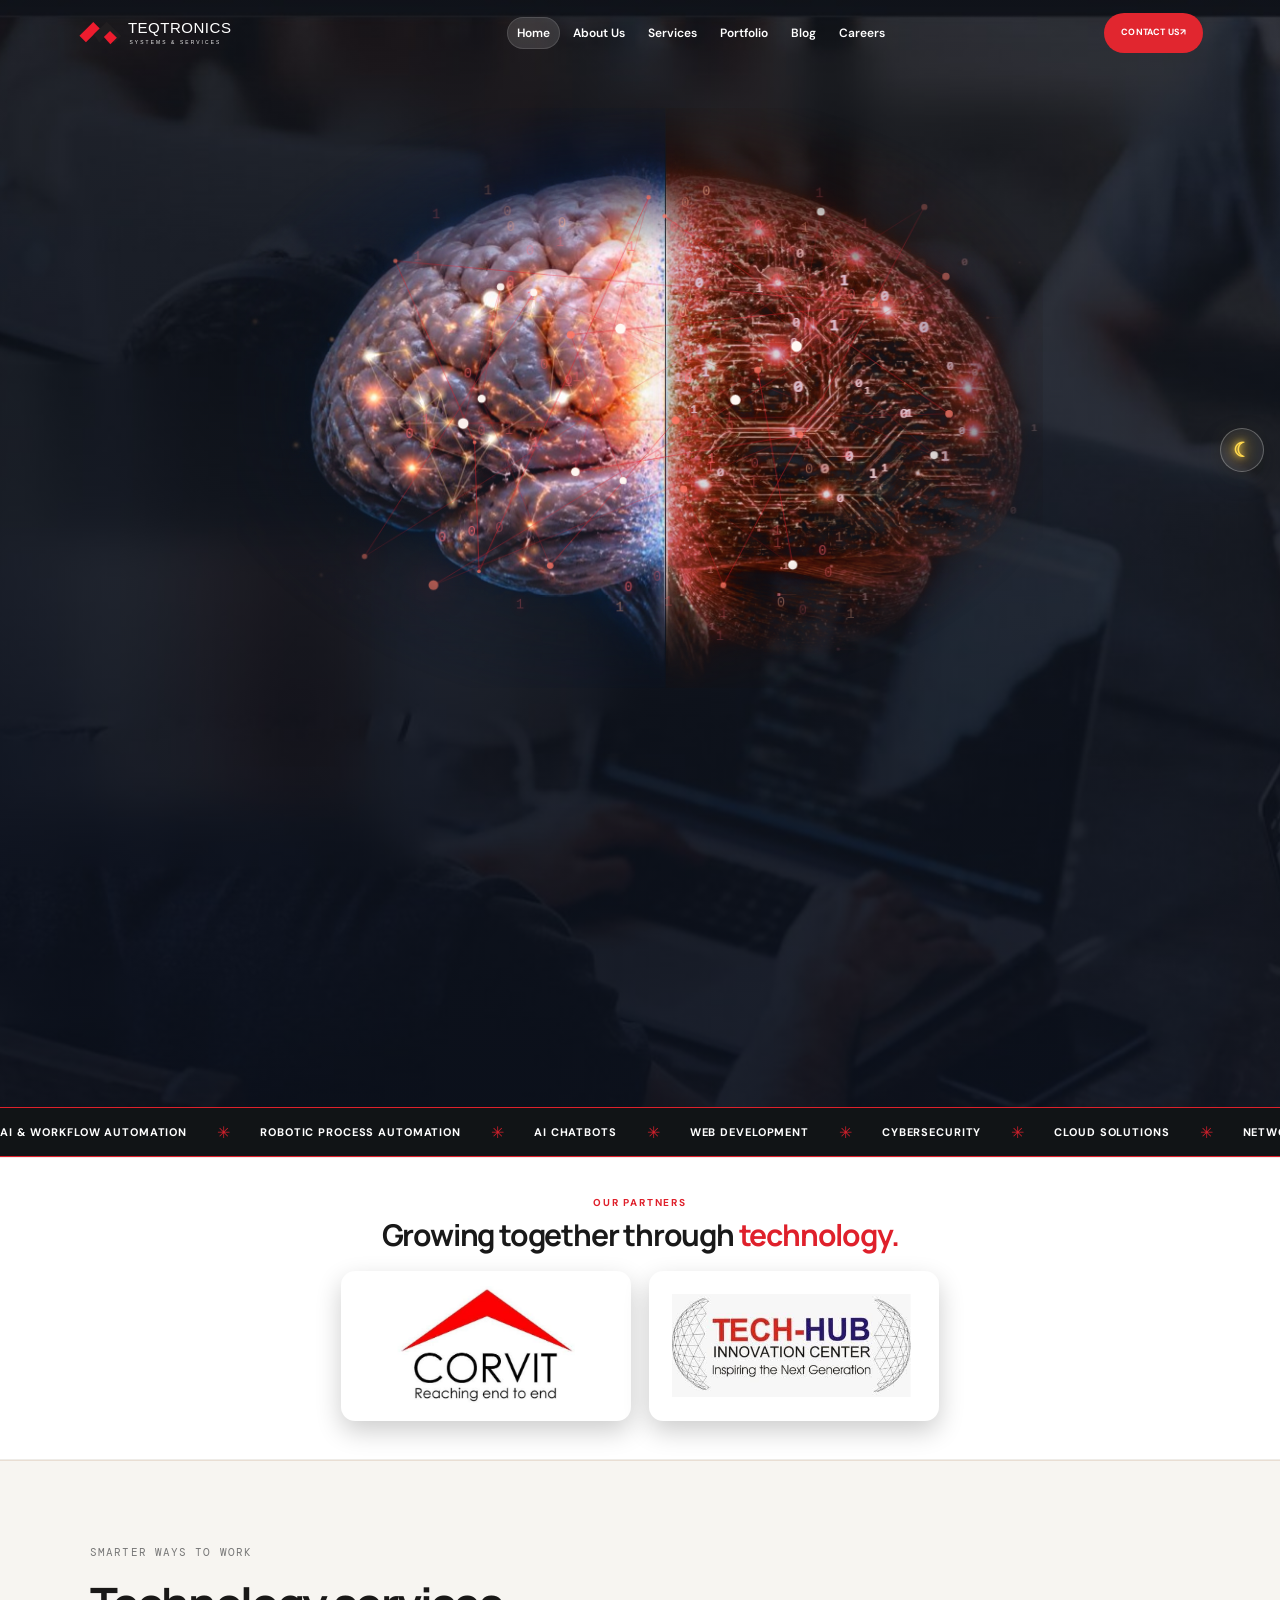
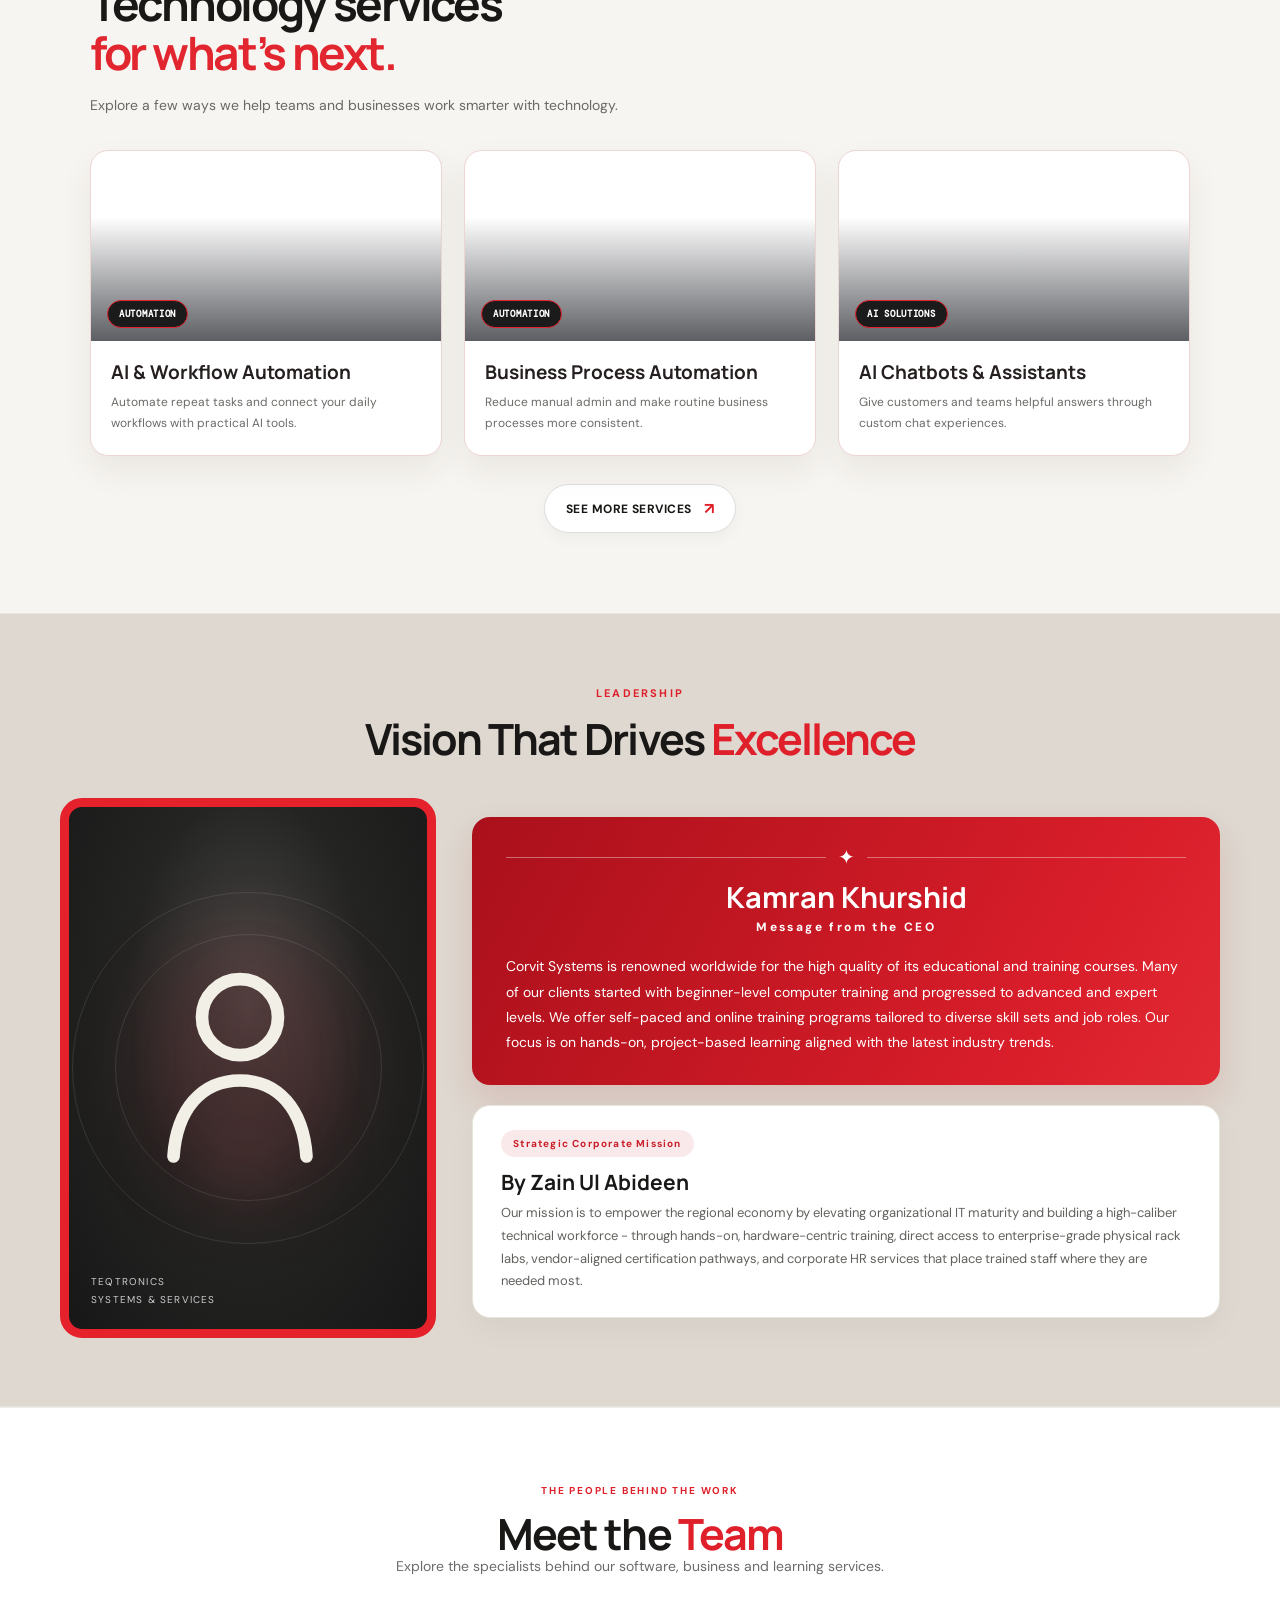
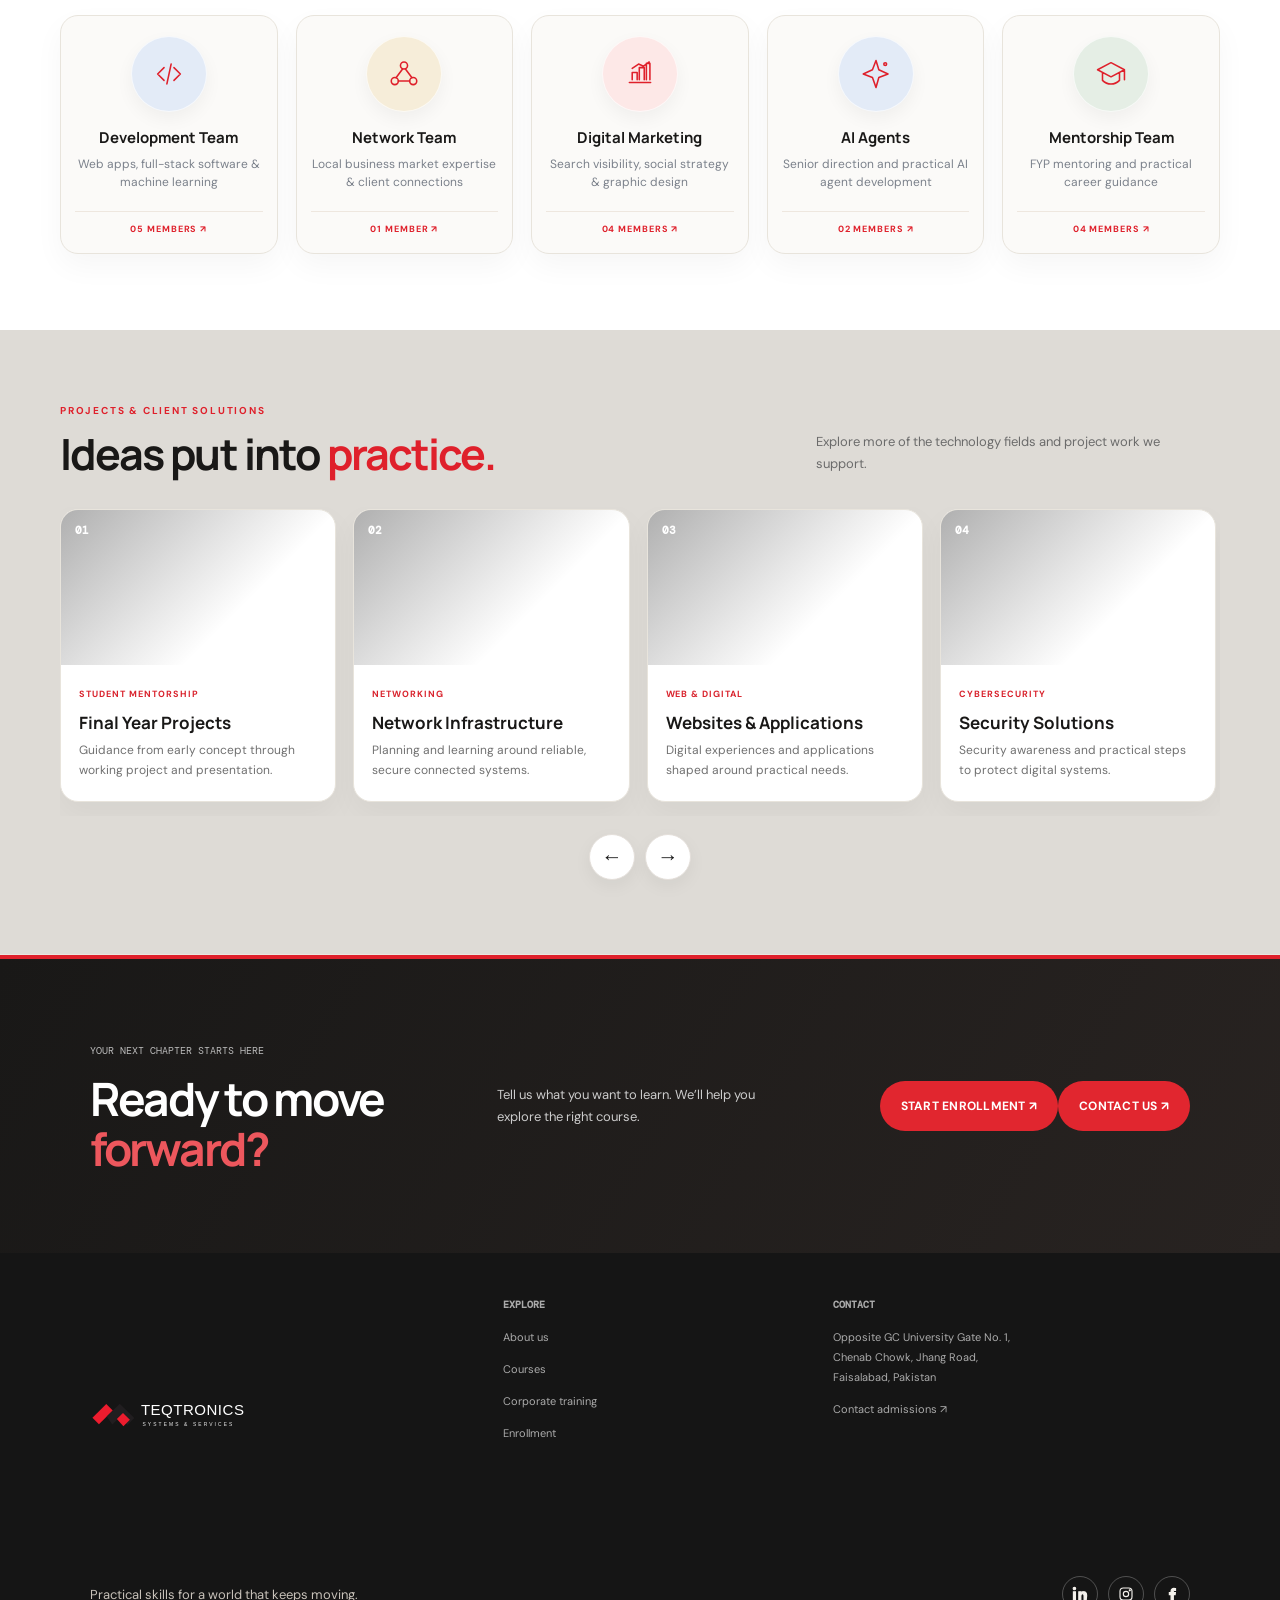
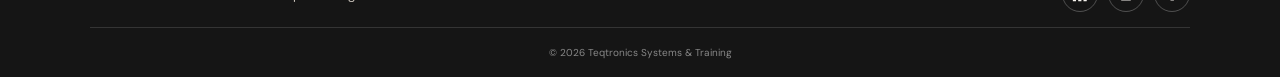
==== public/index.html @ 73b4ce27 "Add Teqtronics frontend for Cloudflare Pages" ====
<!doctype html>
<html lang="en">

<head>
    <meta charset="utf-8">
    <meta name="viewport" content="width=device-width,initial-scale=1">
    <title>Teqtronics | Systems &amp; Training</title>
    <meta name="description" content="Hands-on IT, networking, and professional training in Faisalabad.">
    <link rel="stylesheet" href="styles.css">
    <link rel="stylesheet" href="theme.css">
    <link rel="stylesheet" href="button-theme.css">
    <link rel="stylesheet" href="navbar-sticky.css">
    <link rel="stylesheet" href="polish.css">
    <link rel="stylesheet" href="navbar-layout.css">
    <link rel="stylesheet" href="nav-transparent.css">
    <link rel="stylesheet" href="logo-assets.css">
    <link rel="stylesheet" href="hero-animation.css">
    <link rel="stylesheet" href="hero-scale.css">
    <link rel="stylesheet" href="hero-context.css">
    <link rel="stylesheet" href="hero-motion.css">
    <link rel="stylesheet" href="course-cards.css">
    <link rel="stylesheet" href="home-sections.css?v=3">
    <link rel="stylesheet" href="service-gallery.css">
    <link rel="stylesheet" href="view-all.css">
    <link rel="stylesheet" href="home-contact.css">
    <link rel="stylesheet" href="services-marquee.css">
    <link rel="stylesheet" href="aesthetic.css">
    <link rel="stylesheet" href="dark-mode.css">
    <link rel="stylesheet" href="shared-footer.css">
    <style id="teamDialogFix">
        dialog.teamDialog:not([open]) {
            display: none !important
        }
    </style>
</head>

<body class="home">
    <header class="mainHeader"><a class="brand logoBrand" href="index.html"><img class="logoLight"
                src="teqtronics-logo.svg" alt="Teqtronics Systems and Services"><img class="logoDark"
                src="teqtronics-logo-white.svg" alt=""></a>
        <nav aria-label="Main navigation"><a href="index.html">Home</a><a href="about.html">About Us</a><a
                href="services.html">Services</a><a href="portfolio.html">Portfolio</a><a href="blog.html">Blog</a><a
                href="careers.html">Careers</a></nav><a href="contact.html" class="button">CONTACT US
            <span>↗</span></a><button class="themeToggle" id="themeToggle" type="button"
            aria-label="Switch to dark mode" title="Switch theme" aria-pressed="false"><span class="themeIcon"
                aria-hidden="true">☾</span></button>
    </header>
    <main>
        <section class="hero">
            <div class="brain" aria-hidden="true">
                <div class="half" id="heroLeft"></div>
                <div class="half" id="heroRight"></div><canvas id="heroFx" width="840" height="605"></canvas>
                <div id="heroSeam"></div>
            </div>
            <div class="heroContent">
                <div class="heroTag heroReveal"><span class="human">Human Intelligence</span><b>+</b><span
                        class="ai">Artificial Intelligence</span></div>
                <h1 class="heroReveal">Building technology that grows<br><em>your business</em></h1>
                <p class="heroReveal">Software solutions that move your business forward.</p>
                <div class="heroActions heroReveal"><a class="button" href="contact.html">GET IN TOUCH ↗</a><a
                        class="button" href="services.html">OUR SERVICES</a></div>
            </div>
            <div class="herobadge heroReveal">SYSTEMS<b>&amp; SERVICES</b><span>FAISALABAD</span></div>
        </section>
        <section class="servicesMarquee" aria-label="Teqtronics services">
            <div class="marqueeTrack">
                <div class="marqueeGroup"><span>AI &amp; WORKFLOW AUTOMATION</span><i>✳</i><span>ROBOTIC PROCESS
                        AUTOMATION</span><i>✳</i><span>AI CHATBOTS</span><i>✳</i><span>WEB
                        DEVELOPMENT</span><i>✳</i><span>CYBERSECURITY</span><i>✳</i><span>CLOUD
                        SOLUTIONS</span><i>✳</i><span>NETWORKING</span><i>✳</i><span>MOBILE
                        APPS</span><i>✳</i><span>DIGITAL MARKETING</span><i>✳</i><span>IT TRAINING</span><i>✳</i></div>
                <div class="marqueeGroup" aria-hidden="true"><span>AI &amp; WORKFLOW
                        AUTOMATION</span><i>✳</i><span>ROBOTIC PROCESS AUTOMATION</span><i>✳</i><span>AI
                        CHATBOTS</span><i>✳</i><span>WEB
                        DEVELOPMENT</span><i>✳</i><span>CYBERSECURITY</span><i>✳</i><span>CLOUD
                        SOLUTIONS</span><i>✳</i><span>NETWORKING</span><i>✳</i><span>MOBILE
                        APPS</span><i>✳</i><span>DIGITAL MARKETING</span><i>✳</i><span>IT TRAINING</span><i>✳</i></div>
            </div>
        </section>
        <section class="partnerSection" aria-labelledby="partnerTitle">
            <div class="partnerInner">
                <div>
                    <div class="sectionEyebrow">OUR PARTNERS</div>
                    <h2 id="partnerTitle">Growing together through <em>technology.</em></h2>
                </div>
                <div class="partnerLogos"><a class="partnerLogo" href="https://corvitfsd.com/"
                        aria-label="Visit Corvit Faisalabad website"><img src="corvit-logo.png?v=3"
                            alt="Corvit — Reaching end to end" loading="lazy"></a><a class="partnerLogo"
                        href="https://techhubsystems.com/" aria-label="Visit Tech-Hub Systems website"><img
                            src="techhub-logo.png?v=3" alt="Tech-Hub Innovation Center" loading="lazy"></a></div>
            </div>
        </section>
        <section class="homeCourses homeServices"><label>SMARTER WAYS TO WORK</label>
            <h2>Technology services<br><em>for what’s next.</em></h2>
            <p class="homeServicesIntro">Explore a few ways we help teams and businesses work smarter with technology.
            </p>
            <div class="serviceGallery">
                <article class="serviceVisualCard automation">
                    <div class="serviceVisualPhoto svcAi"><span>AUTOMATION</span></div>
                    <div class="serviceVisualBody">
                        <h3>AI &amp; Workflow Automation</h3>
                        <p>Automate repeat tasks and connect your daily workflows with practical AI tools.</p>
                    </div>
                </article>
                <article class="serviceVisualCard automation">
                    <div class="serviceVisualPhoto svcRpa"><span>AUTOMATION</span></div>
                    <div class="serviceVisualBody">
                        <h3>Business Process Automation</h3>
                        <p>Reduce manual admin and make routine business processes more consistent.</p>
                    </div>
                </article>
                <article class="serviceVisualCard automation">
                    <div class="serviceVisualPhoto svcChat"><span>AI SOLUTIONS</span></div>
                    <div class="serviceVisualBody">
                        <h3>AI Chatbots &amp; Assistants</h3>
                        <p>Give customers and teams helpful answers through custom chat experiences.</p>
                    </div>
                </article>
            </div><a class="viewAll" href="services.html">SEE MORE SERVICES <span>↗</span></a>
        </section>
        <section class="leadership">
            <div class="leadershipHeading"><label>LEADERSHIP</label>
                <h2>Vision That Drives <em>Excellence</em></h2>
            </div>
            <div class="leadershipGrid">
                <div class="ceoPortrait" role="img" aria-label="Zain ul Abideen, CEO"><span
                        class="portraitGlow"></span><span class="portraitInitials" aria-label="Person icon"><svg
                            viewBox="0 0 120 140" role="img" aria-hidden="true">
                            <circle cx="60" cy="38" r="24" fill="none" stroke="currentColor" stroke-width="8" />
                            <path d="M18 126c2-30 18-48 42-48s40 18 42 48" fill="none" stroke="currentColor"
                                stroke-width="8" stroke-linecap="round" />
                        </svg></span><span class="portraitCaption">TEQTRONICS<br>SYSTEMS &amp; SERVICES</span></div>
                <div class="leadershipCopy">
                    <div class="ceoCard">
                        <div class="ceoRule"><span>✦</span></div>
                        <h3>Kamran Khurshid</h3><strong>Message from the CEO
                        </strong>
                        <p>Corvit Systems is renowned worldwide for the high quality of its educational and training
                            courses. Many of our clients
                            started with beginner-level computer training and progressed to advanced and expert levels.
                            We offer self-paced and
                            online training programs tailored to diverse skill sets and job roles. Our focus is on
                            hands-on, project-based learning
                            aligned with the latest industry trends.</p>
                    </div>
                    <div class="missionCard"><label> Strategic Corporate Mission</label>
                        <h3>By Zain Ul Abideen</h3>
                        <p>Our mission is to empower the regional economy by elevating organizational IT maturity and
                            building a high-caliber technical workforce - through
                            hands-on, hardware-centric training, direct access to enterprise-grade physical rack labs,
                            vendor-aligned certification pathways, and corporate HR
                            services that place trained staff where they are needed most.
                        </p>
                    </div>
                </div>
            </div>
        </section>
        <section class="teamSection">
            <div class="teamInner">
                <div class="sectionEyebrow">THE PEOPLE BEHIND THE WORK</div>
                <h2>Meet the <em>Team</em></h2>
                <p class="sectionIntro">Explore the specialists behind our software, business and learning services.</p>
                <div class="teamGrid teamCategoryGrid"><button class="teamMember teamCategory" type="button"
                        data-team="development">
                        <div class="teamAvatar avatarBlue"><svg viewBox="0 0 48 48" aria-hidden="true">
                                <path d="m17 15-9 9 9 9M31 15l9 9-9 9M27 10l-6 28" />
                            </svg></div>
                        <h3>Development Team</h3>
                        <p>Web apps, full-stack software &amp; machine learning</p><span class="teamCount">05 MEMBERS
                            ↗</span>
                    </button><button class="teamMember teamCategory" type="button" data-team="network">
                        <div class="teamAvatar avatarGold"><svg viewBox="0 0 48 48" aria-hidden="true">
                                <circle cx="24" cy="12" r="5" />
                                <circle cx="11" cy="34" r="5" />
                                <circle cx="37" cy="34" r="5" />
                                <path d="M22 17 13 29M26 17l9 12M16 34h16" />
                            </svg></div>
                        <h3>Network Team</h3>
                        <p>Local business market expertise &amp; client connections</p><span class="teamCount">01 MEMBER
                            ↗</span>
                    </button><button class="teamMember teamCategory" type="button" data-team="marketing">
                        <div class="teamAvatar avatarRed"><svg viewBox="0 0 48 48" aria-hidden="true">
                                <path d="M9 36h30M13 32V22h7v10M23 32V15h7v17M33 32V9h5v23M13 16l9-6 7 3 8-6" />
                            </svg></div>
                        <h3>Digital Marketing</h3>
                        <p>Search visibility, social strategy &amp; graphic design</p><span class="teamCount">04 MEMBERS
                            ↗</span>
                    </button><button class="teamMember teamCategory" type="button" data-team="agents">
                        <div class="teamAvatar avatarBlue"><svg viewBox="0 0 48 48" aria-hidden="true">
                                <path d="M24 5 28 18l13 6-13 5-4 14-5-14-13-5 13-6 5-13Z" />
                                <circle cx="37" cy="10" r="2" />
                            </svg></div>
                        <h3>AI Agents</h3>
                        <p>Senior direction and practical AI agent development</p><span class="teamCount">02 MEMBERS
                            ↗</span>
                    </button><button class="teamMember teamCategory" type="button" data-team="mentorship">
                        <div class="teamAvatar avatarGreen"><svg viewBox="0 0 48 48" aria-hidden="true">
                                <path d="m5 18 19-10 19 10-19 10L5 18ZM12 23v10c7 7 17 7 24 0V23M43 19v13" />
                            </svg></div>
                        <h3>Mentorship Team</h3>
                        <p>FYP mentoring and practical career guidance</p><span class="teamCount">04 MEMBERS ↗</span>
                    </button></div>
            </div>
        </section>
        <section class="projectsSection">
            <div class="projectsInner">
                <div class="projectsHeading">
                    <div>
                        <div class="sectionEyebrow">PROJECTS &amp; CLIENT SOLUTIONS</div>
                        <h2>Ideas put into <em>practice.</em></h2>
                    </div>
                    <p>Explore more of the technology fields and project work we support.</p>
                </div>
                <div class="projectsGrid" id="projectTrack" tabindex="0" aria-label="Project and service categories">
                    <article class="projectCard">
                        <div class="projectImage projectOne"><span>01</span></div>
                        <div class="projectInfo"><small>STUDENT MENTORSHIP</small>
                            <h3>Final Year Projects</h3>
                            <p>Guidance from early concept through working project and presentation.</p>
                        </div>
                    </article>
                    <article class="projectCard">
                        <div class="projectImage projectTwo"><span>02</span></div>
                        <div class="projectInfo"><small>NETWORKING</small>
                            <h3>Network Infrastructure</h3>
                            <p>Planning and learning around reliable, secure connected systems.</p>
                        </div>
                    </article>
                    <article class="projectCard">
                        <div class="projectImage projectThree"><span>03</span></div>
                        <div class="projectInfo"><small>WEB &amp; DIGITAL</small>
                            <h3>Websites &amp; Applications</h3>
                            <p>Digital experiences and applications shaped around practical needs.</p>
                        </div>
                    </article>
                    <article class="projectCard">
                        <div class="projectImage projectFour"><span>04</span></div>
                        <div class="projectInfo"><small>CYBERSECURITY</small>
                            <h3>Security Solutions</h3>
                            <p>Security awareness and practical steps to protect digital systems.</p>
                        </div>
                    </article>
                    <article class="projectCard">
                        <div class="projectImage projectFive"><span>05</span></div>
                        <div class="projectInfo"><small>AI &amp; AUTOMATION</small>
                            <h3>AI Workflow Automation</h3>
                            <p>Smart workflows that help reduce repetitive tasks and save time.</p>
                        </div>
                    </article>
                    <article class="projectCard">
                        <div class="projectImage projectSix"><span>06</span></div>
                        <div class="projectInfo"><small>CLOUD &amp; DEVOPS</small>
                            <h3>Cloud Technology</h3>
                            <p>Modern cloud foundations, deployment practices, and connected tools.</p>
                        </div>
                    </article>
                    <article class="projectCard">
                        <div class="projectImage projectSeven"><span>07</span></div>
                        <div class="projectInfo"><small>DIGITAL COMMERCE</small>
                            <h3>E-commerce Solutions</h3>
                            <p>Online storefronts and digital customer journeys for growing businesses.</p>
                        </div>
                    </article>
                    <article class="projectCard">
                        <div class="projectImage projectEight"><span>08</span></div>
                        <div class="projectInfo"><small>IT TRAINING</small>
                            <h3>Corporate Learning</h3>
                            <p>Practical sessions to help teams strengthen everyday technology skills.</p>
                        </div>
                    </article>
                </div>
                <div class="projectsControls" aria-label="Project categories carousel controls"><button
                        class="projectArrow projectPrev" type="button" aria-label="Previous project categories"
                        aria-controls="projectTrack">←</button><button class="projectArrow projectNext" type="button"
                        aria-label="Next project categories" aria-controls="projectTrack">→</button></div>
            </div>
        </section>
        <section class="homeCta">
            <div><label>YOUR NEXT CHAPTER STARTS HERE</label>
                <h2>Ready to move<br><em>forward?</em></h2>
            </div>
            <p>Tell us what you want to learn. We’ll help you explore the right course.</p>
            <div class="homeCtaButtons"><a href="enroll.html" class="button">START ENROLLMENT ↗</a><a
                    href="contact.html" class="button homeContactButton">CONTACT US ↗</a></div>
        </section>
        <dialog class="teamDialog" id="teamDialog" aria-labelledby="teamDialogTitle">
            <div class="teamDialogHeader">
                <div>
                    <div class="sectionEyebrow">TEAM PROFILES</div>
                    <h2 id="teamDialogTitle">Our Team</h2>
                </div><button class="teamDialogClose" type="button" aria-label="Close team profiles">×</button>
            </div>
            <div class="teamProfileGrid" id="teamProfileGrid"></div>
        </dialog>
    </main>
    <footer class="siteFooter">
        <div class="footgrid">
            <div><a class="brand logoBrand" href="index.html"><img class="logoLight" src="teqtronics-logo.svg"
                        alt="Teqtronics Systems and Services"><img class="logoDark" src="teqtronics-logo-white.svg"
                        alt=""></a>

            </div>
            <div><b>EXPLORE</b><a href="about.html">About us</a><a href="courses.html">Courses</a><a
                    href="corporate.html">Corporate training</a><a href="enroll.html">Enrollment</a></div>
            <div><b>CONTACT</b>
                <p>Opposite GC University Gate No. 1,<br>Chenab Chowk, Jhang Road,<br>Faisalabad, Pakistan</p><a
                    href="contact.html">Contact admissions ↗</a>
            </div>
        </div>
        <div class="footerSocialRow">
            <p>Practical skills for a world that keeps moving.</p>
            <div class="socialLinks" aria-label="Follow Teqtronics"><a href="https://www.linkedin.com/" target="_blank"
                    rel="noopener noreferrer" aria-label="LinkedIn"><svg viewBox="0 0 24 24" aria-hidden="true">
                        <path
                            d="M5.2 8.7H2.1V22h3.1V8.7ZM3.65 2A1.85 1.85 0 1 0 3.7 5.7 1.85 1.85 0 0 0 3.65 2ZM22 14.4c0-4-2.1-5.9-4.9-5.9a4.2 4.2 0 0 0-3.8 2.1V8.7h-3.1V22h3.1v-7c0-1.8.4-3.6 2.6-3.6s2.2 2.1 2.2 3.7v6.9h3.1l.8-7.6Z" />
                    </svg></a><a href="https://www.instagram.com/" target="_blank" rel="noopener noreferrer"
                    aria-label="Instagram"><svg viewBox="0 0 24 24" aria-hidden="true">
                        <rect x="3" y="3" width="18" height="18" rx="5" />
                        <circle cx="12" cy="12" r="4" />
                        <circle cx="17.7" cy="6.5" r=".8" class="iconFill" />
                    </svg></a><a href="https://www.facebook.com/" target="_blank" rel="noopener noreferrer"
                    aria-label="Facebook"><svg viewBox="0 0 24 24" aria-hidden="true">
                        <path
                            d="M14 21v-8h2.7l.4-3.1H14V8c0-.9.3-1.5 1.6-1.5h1.7V3.7c-.3 0-1.3-.1-2.5-.1-2.5 0-4.2 1.5-4.2 4.3v2H8V13h2.6v8H14Z" />
                    </svg></a></div>
        </div>
        <div class="copyright">© 2026 Teqtronics Systems &amp; Training</div>
    </footer>
    <script src="hero-animation.js"></script>
    <dialog class="serviceInquiryDialog" id="serviceInquiryDialog" aria-labelledby="serviceInquiryTitle">
        <div class="serviceDialogHead">
            <div><span class="sectionEyebrow">SERVICE INQUIRY</span>
                <h2 id="serviceInquiryTitle">Tell us what you need.</h2>
            </div><button type="button" class="serviceDialogClose" aria-label="Close inquiry form">×</button>
        </div>
        <p class="serviceDialogIntro">Share a few details and our team will get back to you.</p>
        <form class="serviceInquiryForm"><input type="hidden" name="service"><label>Your name<input name="name"
                    autocomplete="name" required minlength="2" maxlength="100"></label><label>Email address<input
                    name="email" type="email" autocomplete="email" required></label><label>Phone / WhatsApp
                <span>(optional)</span><input name="phone" type="tel" autocomplete="tel"></label><label
                class="serviceMessageField">Message<textarea name="message" rows="4" required minlength="5"
                    placeholder="Tell us a little about your requirements"></textarea></label><button class="button"
                type="submit">SEND INQUIRY ↗</button>
            <p class="notice" hidden role="status"></p>
        </form>
    </dialog>
    <script src="script.js"></script>
</body>

</html>
---- public/styles.css ----
@import url('https://fonts.googleapis.com/css2?family=DM+Mono&family=Manrope:wght@400;500;600;700;800&display=swap');:root{--red:#e1262f;--ink:#171715;--paper:#f5f3ee;--muted:#77766e}*{box-sizing:border-box}body{margin:0;background:var(--paper);color:var(--ink);font:15px Manrope,Arial,sans-serif}a{color:inherit;text-decoration:none}.brand{display:flex;align-items:center;gap:12px}.brand b{font-size:18px;letter-spacing:.05em}.brand small{display:block;font:9px 'DM Mono';letter-spacing:.25em;margin-top:3px}.mark{color:var(--red);font-size:32px}.button{display:inline-block;background:var(--red);color:white;padding:15px 20px;font-size:11px;font-weight:700;letter-spacing:.08em}header{padding:20px max(calc((100% - 1100px)/2),28px);display:flex;align-items:center;justify-content:space-between;border-bottom:1px solid #ddd}nav{display:flex;gap:32px;justify-content:center;padding:17px;border-bottom:1px solid #ddd;font-size:12px}nav a:hover{color:var(--red)}.hero{min-height:490px;display:grid;grid-template-columns:1fr 1fr;align-items:center;gap:48px;width:min(1100px,calc(100% - 56px));margin:auto;padding:55px 0}.hero label,main>section>label{font:11px 'DM Mono';letter-spacing:.1em;color:#777}.hero h1{font-size:clamp(56px,7vw,82px);line-height:.98;letter-spacing:-.06em;margin:24px 0}.hero p,section>p{max-width:440px;color:#686860;line-height:1.8;font-size:14px}.hero .button{margin-top:15px}.hero em,h2 em{font-style:normal;color:var(--red)}main>section:not(.hero){padding:80px max(calc((100% - 1100px)/2),28px)}h2{font-size:46px;line-height:1.08;letter-spacing:-.05em;margin:18px 0 35px}.cards{display:grid;grid-template-columns:repeat(3,1fr);gap:14px}.cards a,.cards article{position:relative;background:#fff;border:1px solid #e7e5e0;min-height:220px;padding:25px;transition:.2s;box-shadow:0 10px 28px #1b191308}.cards a:hover{transform:translateY(-4px)}.cards a:nth-child(2){background:#fff}.cards a:nth-child(3){background:#fff}.cards b{font:10px 'DM Mono';color:var(--red)}h3{font-size:24px;line-height:1.15}.cards p{font-size:12px;color:var(--muted)}.dark{background:#191917;color:white}.dark p{color:#d1d0c9;border-top:1px solid #555;padding-top:15px}.dark>label{color:#bbb}.dark h2 em{color:#ef686c}.cta{background:var(--red);color:white;display:flex;gap:35px;align-items:center;justify-content:space-between}.cta h2{margin:0}.cta p{color:#ffded8;max-width:320px}.cta .button{background:white;color:var(--ink)}footer{min-height:100px}.utility{background:#111;color:#bbb;font:10px 'DM Mono';padding:9px 0}.wide{width:min(1100px,calc(100% - 56px));margin:auto}.utility span{float:right}.home header{border:0;background:#171717;color:white}.home nav{position:relative;z-index:2;background:#181818;color:white;border:0}.home .hero{position:relative;width:100%;height:470px;min-height:470px;display:flex;align-items:center;padding:0 max(calc((100% - 1100px)/2),28px);color:white;background:#171717;overflow:hidden}.heroPhoto{position:absolute;inset:0;background:linear-gradient(90deg,#121212e8,#171717a8 58%,#17171777),url('https://images.unsplash.com/photo-1522071820081-009f0129c71c?auto=format&fit=crop&w=1800&q=85') center 46%/cover no-repeat}.heroContent{position:relative;z-index:1;max-width:680px}.home .hero label{color:#f4b7b9}.home .hero h1{font-size:clamp(44px,6vw,72px);margin:20px 0}.home .hero em{color:#ef555c}.home .hero p{color:#e0ded8;max-width:490px}.heroActions{display:flex;align-items:center;gap:25px;margin-top:24px;font-size:11px}.herobadge{position:absolute;right:max(calc((100% - 1100px)/2),28px);bottom:30px;color:white;border-left:2px solid var(--red);padding-left:14px;font:11px 'DM Mono';z-index:1}.herobadge b{font-size:16px}.herobadge span{display:block;color:#bbb;margin-top:6px;font-size:9px}.homeCourses{background:#fff}.homeCourses h2{margin-bottom:32px}.homeCourses .cards a{min-height:205px}.cardArrow{position:absolute;right:22px;bottom:19px;color:var(--red);font-size:20px}.viewAll{display:block;text-align:center;margin:28px auto 0;font:11px 'DM Mono';letter-spacing:.08em}.viewAll span{color:var(--red)}.homeWhy{display:grid;grid-template-columns:1fr 1fr;gap:70px;align-items:center;background:#f3f2ef}.homeWhy>div:last-child>label,.mapHeading label{font:11px 'DM Mono';color:#777;letter-spacing:.08em}.homeWhy h2{margin:15px 0}.homeWhy p{font-size:13px;line-height:1.8;color:#666}.homeWhy ul{padding:0;list-style:none;margin:24px 0}.homeWhy li{border-top:1px solid #ddd;padding:12px 0;font-size:12px}.homeWhy li:before{content:'↗';color:var(--red);margin-right:12px}.whyVisual{height:330px;background:linear-gradient(135deg,#292725,#111);color:white;display:grid;place-items:center;position:relative}.whyMark{font-size:140px;font-weight:800;color:#e8e5dc;letter-spacing:-.1em}.whyMark span{font-size:50px;color:var(--red);vertical-align:top}.whyVisual small{position:absolute;bottom:20px;left:22px;color:#bbb;font:10px 'DM Mono'}.homeCta{background:#191919;color:white;display:flex;align-items:center;justify-content:space-between;gap:25px}.homeCta>div>label{font:10px 'DM Mono';color:#bbb}.homeCta h2{margin:15px 0 0}.homeCta h2 em{color:#ed575d}.homeCta>p{font-size:13px;line-height:1.7;color:#ccc;max-width:270px}.siteFooter{background:#151515;color:#ddd;padding:45px max(calc((100% - 1100px)/2),28px) 0}.footgrid{display:grid;grid-template-columns:1.3fr 1fr 1.3fr;gap:55px;padding-bottom:38px}.footgrid>div{display:flex;flex-direction:column;align-items:flex-start;gap:12px}.footgrid>div>b{font:10px 'DM Mono';color:#aaa;margin-bottom:5px}.footgrid p,.footgrid a:not(.brand){font-size:11px;color:#aaa;line-height:1.8;margin:0}.footgrid .brand{color:white}.copyright{border-top:1px solid #343434;text-align:center;padding:18px;font-size:10px;color:#888;margin:0 -28px}.mapSection{padding:38px max(calc((100% - 1100px)/2),28px) 0;background:#fff}.mapHeading{display:flex;justify-content:space-between;align-items:center;margin-bottom:20px}.mapHeading h2{font-size:34px;margin:8px 0}.mapHeading p{font-size:12px;color:#777;margin:0}.mapSection iframe{display:block;width:100%;height:320px;border:0;filter:grayscale(.2)}@media(max-width:700px){header>span,.headnote{display:none}.utility span{float:none;display:block;margin-top:4px}nav{gap:0;justify-content:space-around;flex-wrap:wrap;font-size:11px}.home .hero{height:520px;min-height:520px;padding:35px 24px}.heroContent{max-width:100%}.home .hero h1{font-size:46px}.heroActions{flex-wrap:wrap}.herobadge{bottom:17px}.cards{grid-template-columns:1fr}.cards a{min-height:180px}.homeCourses .cards a{min-height:180px}main>section:not(.hero){padding:55px 24px}.homeWhy{grid-template-columns:1fr;gap:32px}.whyVisual{height:260px}.homeCta{display:block}.homeCta .button{margin-top:15px}.homeCta>p{margin:18px 0}.siteFooter{padding:35px 24px 0}.footgrid{grid-template-columns:1fr 1fr;gap:28px}.footgrid>div:first-child{grid-column:1/-1}.copyright{margin:0 -24px}.mapSection{padding:32px 18px 0}.mapHeading{display:block}.mapHeading .button{margin-top:15px}.mapSection iframe{height:260px}}
---- public/theme.css ----
@import url('https://fonts.googleapis.com/css2?family=DM+Sans:wght@400;500;600;700;800&family=Manrope:wght@400;500;600;700;800&display=swap');
body{font-family:'DM Sans',sans-serif}h1,h2,h3,.brand b{font-family:Manrope,'DM Sans',sans-serif}
header.mainHeader,.home header.mainHeader{width:100%;min-height:82px;padding:12px max(calc((100% - 1160px)/2),28px);display:flex;align-items:center;justify-content:space-between;gap:22px;background:#fff;color:#171715;border-bottom:1px solid #e9e6df}
.mainHeader nav{position:static;display:flex;flex:1;justify-content:center;align-items:center;gap:3px;padding:0;background:transparent;color:#252522;border:0;font-size:13px;white-space:nowrap}
.mainHeader nav a{padding:11px 13px;border-radius:8px;transition:background .2s,color .2s;font-weight:600;color:inherit}.mainHeader nav a:hover{background:#f3f1ed;color:#d3232d}
.mainHeader .brand{flex-shrink:0}.mainHeader .brand b{font-size:17px;letter-spacing:.04em}.mainHeader .brand small{font-size:8px;letter-spacing:.2em}.mainHeader .mark{font-size:29px}.mainHeader>.button{flex-shrink:0;border-radius:8px;padding:13px 17px;font-size:10px}
.button{border-radius:9px;padding:14px 20px;transition:transform .2s,box-shadow .2s,background .2s;font-family:'DM Sans',sans-serif}.button:hover{transform:translateY(-2px);box-shadow:0 8px 20px #d21e2b33;background:#bf1d27;color:white}
.cards a,.cards article{border-radius:16px;overflow:hidden}.cards a:focus-visible,.button:focus-visible,nav a:focus-visible{outline:3px solid #e1262f;outline-offset:3px}
.courseActions{display:flex;align-items:center;gap:9px;margin-top:19px}.courseActions .button{font-size:10px;padding:11px 15px;border-radius:8px}.courseActions .detailButton{display:inline-block;border:1px solid #d8d4cd;border-radius:8px;padding:10px 14px;font-size:10px;font-weight:700;transition:.2s}.courseActions .detailButton:hover{border-color:var(--red);color:var(--red)}.courseDetails{padding:45px 0;border-top:1px solid #e4e1da;scroll-margin-top:20px}.courseDetails h3{margin:12px 0}.courseDetails p{max-width:720px;color:#666;font-size:13px;line-height:1.8}.courseDetails .button{margin-top:10px}
.leadership{background:#faf9f7;padding:68px max(calc((100% - 1160px)/2),28px)!important}.leadershipHeading{text-align:center;margin-bottom:34px}.leadershipHeading label{font:700 11px 'DM Sans',sans-serif;letter-spacing:.2em;color:#df1f2a}.leadershipHeading h2{font:700 clamp(30px,4vw,43px)/1.15 Manrope,sans-serif;letter-spacing:-.045em;margin:12px 0 0}.leadershipHeading h2 em{font-style:normal;color:#df1f2a}.leadershipGrid{display:grid;grid-template-columns:minmax(290px,.78fr) minmax(0,1.55fr);gap:36px;align-items:stretch}.ceoPortrait{position:relative;min-height:540px;overflow:hidden;border:9px solid #e5212b;border-right:0;border-radius:22px 0 0 22px;background:radial-gradient(ellipse at 50% 38%,#4c4b49 0,#242423 47%,#171717 100%);display:flex;align-items:center;justify-content:center;color:#f5f2eb}.ceoPortrait:before,.ceoPortrait:after{content:'';position:absolute;border:1px solid #ffffff1a;border-radius:50%;width:350px;height:350px}.ceoPortrait:after{width:265px;height:265px}.portraitGlow{position:absolute;width:200px;height:270px;border-radius:50%;background:#df202b1e;filter:blur(38px)}.portraitInitials{position:relative;z-index:1;font:800 clamp(105px,13vw,170px)/1 Manrope,sans-serif;letter-spacing:-.12em;padding-right:.1em;color:#f2efe7;text-shadow:0 12px 50px #0008}.portraitCaption{position:absolute;z-index:1;left:22px;bottom:20px;color:#ccc;font:10px/1.8 'DM Sans',sans-serif;letter-spacing:.12em}.leadershipCopy{display:grid;gap:20px;align-content:center}.ceoCard{background:linear-gradient(120deg,#aa101b,#d91e2a 76%,#e12a34);border-radius:18px;padding:27px 34px 30px;color:white;box-shadow:0 16px 34px #a10e1b20}.ceoRule{display:flex;align-items:center;gap:12px;color:#fff;font-size:20px;margin-bottom:11px}.ceoRule:before,.ceoRule:after{content:'';height:1px;background:#ffffff60;flex:1}.ceoCard h3{text-align:center;font-size:29px;margin:0 0 5px}.ceoCard>strong{display:block;text-align:center;font-size:12px;letter-spacing:.2em;margin-bottom:19px}.ceoCard p{font-size:14px;line-height:1.8;color:#fff;margin:0}.missionCard{background:#fff;border:1px solid #e5e4e1;border-left:5px solid #df1f2a;border-radius:15px;padding:24px 28px;box-shadow:0 12px 32px #1a19130a}.missionCard label{display:inline-block;color:#c91d28;background:#fae9ea;border-radius:999px;padding:7px 12px;font:700 10px 'DM Sans',sans-serif;letter-spacing:.12em}.missionCard h3{font-size:21px;margin:13px 0 8px}.missionCard p{font-size:13px;line-height:1.75;color:#62615e;margin:0}
@media(max-width:900px){header.mainHeader,.home header.mainHeader{padding:12px 20px;flex-wrap:wrap;gap:6px 12px}.mainHeader nav{order:3;flex:1 0 100%;justify-content:center;border-top:1px solid #eee;padding-top:7px}.mainHeader nav a{padding:9px 12px;font-size:12px}.leadershipGrid{grid-template-columns:minmax(230px,.72fr) minmax(0,1.3fr);gap:20px}.ceoPortrait{min-height:500px}.ceoCard{padding:23px}.ceoCard p{font-size:13px}}
@media(max-width:650px){header.mainHeader,.home header.mainHeader{padding:10px 14px}.mainHeader .brand b{font-size:15px}.mainHeader .brand small{font-size:7px}.mainHeader .mark{font-size:25px}.mainHeader>.button{font-size:9px;padding:11px 12px}.mainHeader nav{gap:0;justify-content:space-between}.mainHeader nav a{padding:8px 6px;font-size:10px}.courseActions{flex-wrap:wrap}.courseActions .button{margin-top:0!important}.leadership{padding:48px 20px!important}.leadershipGrid{grid-template-columns:1fr;gap:15px}.ceoPortrait{min-height:280px;border:7px solid #e5212b;border-radius:16px}.portraitInitials{font-size:120px}.ceoCard{padding:22px 20px}.ceoCard h3{font-size:25px}.missionCard{padding:21px}.leadershipHeading{margin-bottom:24px}}

.ceoPortrait{border:9px solid #e5212b!important;border-radius:22px!important}.portraitInitials svg{display:block;width:clamp(110px,15vw,190px);height:auto;color:#f2efe7;filter:drop-shadow(0 12px 32px #0007)}@media(max-width:650px){.ceoPortrait{border-width:7px!important;border-radius:16px!important}.portraitInitials svg{width:120px}}
---- public/button-theme.css ----
:root{--button-radius:14px;--button-height:50px}.button,button.button,.outlineButton,.detailButton,.viewAll{min-height:var(--button-height);border-radius:var(--button-radius)!important;display:inline-flex;align-items:center;justify-content:center;padding:13px 20px;font:700 12px 'DM Sans',sans-serif;letter-spacing:.02em;line-height:1.2;text-align:center;transition:transform .18s,background .18s,color .18s,border-color .18s,box-shadow .18s}.button:hover,button.button:hover,.outlineButton:hover,.detailButton:hover,.viewAll:hover{transform:translateY(-2px)}.outlineButton,.detailButton,.viewAll{background:#fff;color:#171715;border:1px solid #e2e2e2}.button{border:1px solid transparent}.mainHeader>.button{min-height:46px;padding:12px 19px}.courseCards .courseActions a{min-height:var(--button-height);border-radius:var(--button-radius)!important;padding:12px 14px;font-size:12px}.homeCourses .viewAll{min-height:var(--button-height);padding:13px 22px}
@media(max-width:560px){.button,button.button,.outlineButton,.detailButton,.viewAll{min-height:48px;padding:12px 16px}.mainHeader>.button{min-height:43px;padding:10px 13px}.courseCards .courseActions a{min-height:48px;padding:11px 9px;font-size:11px}}
---- public/navbar-sticky.css ----
.mainHeader{position:sticky;top:0;z-index:100;transition:background-color .22s,color .22s,border-color .22s,box-shadow .22s}.home .mainHeader{position:fixed;inset:0 0 auto;width:100%;background:rgba(16,16,16,.34);border-bottom-color:#ffffff26;color:#fff;backdrop-filter:blur(9px);-webkit-backdrop-filter:blur(9px)}.home .mainHeader .brand{color:#fff}.home .mainHeader nav{background:transparent;color:#fff}.home .mainHeader nav a:hover{background:#ffffff20;color:#fff}.home .mainHeader.scrolled{background:rgba(255,255,255,.97);border-bottom-color:#e9e6df;color:#171715;box-shadow:0 5px 18px #1111110d;backdrop-filter:blur(12px);-webkit-backdrop-filter:blur(12px)}.home .mainHeader.scrolled .brand{color:#171715}.home .mainHeader.scrolled nav{background:transparent;color:#252522}.home .mainHeader.scrolled nav a:hover{background:#f3f1ed;color:#d3232d}.home .hero{padding-top:112px}.home .heroContent{padding-top:8px}
@media(max-width:900px){.home .hero{padding-top:132px}}
@media(max-width:650px){.home .hero{padding-top:145px}.home .mainHeader{background:rgba(16,16,16,.62)}}
---- public/polish.css ----
.home .mainHeader{background:transparent;border-bottom-color:transparent;box-shadow:none;backdrop-filter:none;-webkit-backdrop-filter:none}.home .mainHeader nav a{border-radius:999px}.mainHeader nav a.isCurrent{background:#f8e8e9;color:#c91e29}.home .mainHeader nav a.isCurrent{background:#ffffff20;color:#fff;box-shadow:inset 0 0 0 1px #ffffff20}.home .mainHeader.scrolled nav a.isCurrent{background:#f8e8e9;color:#c91e29;box-shadow:none}.button,button.button,.outlineButton,.detailButton,.viewAll,.mainHeader>.button,.courseCards .courseActions a{border-radius:999px!important}.homeCourses .viewAll{border-radius:999px!important}
.home header.mainHeader,.mainHeader{min-height:66px;padding-top:7px;padding-bottom:7px}.mainHeader .brand{gap:9px}.mainHeader .brand b{font-size:15px}.mainHeader .brand small{font-size:7px;letter-spacing:.18em}.mainHeader .mark{font-size:24px}.mainHeader nav a{padding:8px 10px;font-size:12px}.mainHeader>.button{min-height:40px;padding:10px 16px;font-size:9px}.home .hero{padding-top:78px}
@media(max-width:900px){.home header.mainHeader,.mainHeader{min-height:0;padding:7px 16px;gap:4px 10px}.mainHeader .brand b{font-size:14px}.mainHeader .mark{font-size:22px}.mainHeader nav{padding-top:4px}.mainHeader nav a{padding:7px 10px;font-size:11px}.home .hero{padding-top:112px}}
@media(max-width:650px){.home header.mainHeader,.mainHeader{padding:6px 12px}.mainHeader .brand{gap:7px}.mainHeader .brand b{font-size:13px}.mainHeader .brand small{font-size:6px}.mainHeader .mark{font-size:20px}.mainHeader>.button{min-height:36px;padding:8px 12px;font-size:8px}.mainHeader nav a{padding:6px 6px;font-size:10px}.home .hero{padding-top:122px}}
---- public/navbar-layout.css ----
.mainHeader,.home .mainHeader{width:100%;padding-left:clamp(24px,6vw,88px)!important;padding-right:clamp(24px,6vw,88px)!important}.mainHeader nav{flex:1;justify-content:center}.mainHeader>.button{margin-left:12px}
@media(max-width:900px){.mainHeader,.home .mainHeader{padding-left:clamp(18px,4vw,36px)!important;padding-right:clamp(18px,4vw,36px)!important}.mainHeader nav{flex:1 0 100%;margin:0}.mainHeader>.button{margin-left:auto}}
@media(max-width:650px){.mainHeader,.home .mainHeader{padding-left:16px!important;padding-right:16px!important}.mainHeader nav{justify-content:space-between}}
---- public/nav-transparent.css ----
.home .mainHeader,.home .mainHeader.scrolled{background:transparent!important;border-bottom-color:transparent!important;box-shadow:none!important;backdrop-filter:none!important;-webkit-backdrop-filter:none!important}.home .mainHeader,.home .mainHeader .brand,.home .mainHeader nav{color:#fff}.home .mainHeader.scrolled{background:rgba(255,255,255,.18)!important;border-bottom-color:#ffffff45!important;box-shadow:0 5px 20px #1111110a!important;backdrop-filter:blur(12px)!important;-webkit-backdrop-filter:blur(12px)!important}.home .mainHeader.scrolled,.home .mainHeader.scrolled .brand,.home .mainHeader.scrolled nav{color:#171715}.home .mainHeader.scrolled nav a.isCurrent{background:#f8e8e9;color:#c91e29;box-shadow:none}.mainHeader nav a:hover,.home .mainHeader nav a:hover,.home .mainHeader.scrolled nav a:hover{background:transparent!important;color:inherit!important;box-shadow:none!important}.mainHeader nav a{border-radius:999px}
---- public/logo-assets.css ----
.brand.logoBrand{display:flex;align-items:center;width:232px;max-width:100%;flex:0 1 232px;gap:0}.logoBrand img{display:block;width:100%;height:auto}.logoBrand .logoDark{display:none}.home .mainHeader .logoLight{display:none}.home .mainHeader .logoDark{display:block}.home .mainHeader.scrolled .logoLight{display:block}.home .mainHeader.scrolled .logoDark{display:none}.siteFooter .logoLight,.contactPage+footer .logoLight{display:none}.siteFooter .logoDark,.contactPage+footer .logoDark{display:block}
@media(max-width:900px){.brand.logoBrand{width:205px;flex-basis:205px}}
@media(max-width:650px){.brand.logoBrand{width:170px;flex-basis:170px}}
---- public/hero-animation.css ----
.home .hero{position:relative;width:100%;min-height:100vh;height:auto;margin:0;display:flex;flex-direction:column;align-items:center;justify-content:center;gap:0;padding:108px 24px 42px;background:#07152d url('hero-background.jpg') center/cover no-repeat;overflow:hidden;text-align:center}.home .hero:before{content:'';position:absolute;inset:0;background:linear-gradient(180deg,rgba(7,14,30,.44),rgba(7,14,30,.7));z-index:0}.home .hero>*{position:relative;z-index:1}.home .brain{position:relative;width:min(760px,90vw,calc((100vh - 470px)*1.388));min-width:280px;aspect-ratio:840/605;margin:0 auto 2px;-webkit-mask-image:radial-gradient(ellipse 56% 54% at 50% 50%,#000 62%,transparent 100%);mask-image:radial-gradient(ellipse 56% 54% at 50% 50%,#000 62%,transparent 100%)}.home .brain .half{position:absolute;top:0;height:100%;background-image:url('hero-brain.png');background-repeat:no-repeat;opacity:0;will-change:transform,opacity}.home #heroLeft{left:0;width:53.2%;background-size:187.97% 100%;background-position:left top}.home #heroRight{left:53.2%;width:46.8%;background-size:213.68% 100%;background-position:right top}.home #heroFx{position:absolute;inset:0;width:100%;height:100%}.home #heroSeam{position:absolute;left:53.2%;top:6%;height:88%;width:3px;margin-left:-1.5px;opacity:0;background:linear-gradient(rgba(255,243,220,0),#fff3dc,rgba(255,243,220,0));box-shadow:0 0 18px 4px rgba(255,200,140,.7)}.home .heroTag{font:500 clamp(11px,1.1vw,14px) 'DM Mono',monospace;letter-spacing:.14em;text-transform:uppercase;color:#f4a3a3;margin-top:-5px}.home .heroContent{max-width:760px;margin:0 auto}.home .hero h1{font:600 clamp(35px,4.6vw,64px)/1.02 Manrope,sans-serif;letter-spacing:-.045em;text-align:center;margin:12px 0 0;color:#fff}.home .hero h1 em{font-style:normal;color:#f0525f}.home .hero p{max-width:640px;margin:14px auto 0;text-align:center;color:#e8e8ea;font-size:clamp(14px,1.3vw,18px);line-height:1.6}.home .heroActions{display:flex;align-items:center;justify-content:center;gap:24px;margin-top:20px;flex-wrap:wrap}.home .heroActions .button{background:#e5222f;color:#fff;border:0;border-radius:999px;padding:15px 25px;font:700 13px 'DM Sans',sans-serif;letter-spacing:.03em}.home .heroActions .heroSecondary{color:#fff;text-decoration:none;font:600 13px 'DM Sans',sans-serif;padding:12px 15px;border-radius:999px}.home .herobadge{position:absolute;right:clamp(22px,5vw,90px);bottom:32px;color:#fff;border-left:2px solid #e5222f;padding-left:14px;font-size:14px;line-height:1.35;text-align:left}.home .herobadge b{display:block;font:500 18px 'DM Mono',monospace;letter-spacing:.03em}.home .herobadge span{display:block;color:#c6c7ce;font:10px 'DM Mono',monospace;letter-spacing:.08em;margin-top:4px}.home .heroReveal{opacity:0;transform:translateY(18px);transition:opacity .8s ease,transform .8s ease}.home .heroReveal.show{opacity:1;transform:none}
@media(max-width:900px){.home .brain{width:min(620px,88vw,calc((100vh - 445px)*1.388));min-width:280px}.home .herobadge{display:none}.home .hero{padding-top:132px}}
@media(max-width:600px){.home .hero{min-height:100svh;padding:128px 18px 36px}.home .brain{width:min(90vw,calc((100svh - 435px)*1.388));min-width:280px;margin-bottom:0}.home .heroTag{font-size:10px;letter-spacing:.1em}.home .hero h1{font-size:clamp(34px,9vw,48px)}.home .hero p{font-size:14px;max-width:430px}.home .heroActions{gap:8px;margin-top:16px}.home .heroActions .button{padding:13px 18px;font-size:12px}.home .heroActions .heroSecondary{font-size:11px}}
@media(prefers-reduced-motion:reduce){.home .heroReveal{transition:none}.home .brain .half{will-change:auto}}
---- public/hero-scale.css ----
.home .heroActions {
  display: flex;
  justify-content: center;
  flex-wrap: wrap;
  gap: 14px;
}

.home .heroActions .button,
.home .heroActions .heroSecondary {
  display: inline-flex;
  align-items: center;
  justify-content: center;
  width: 190px;
  min-height: 50px;
  box-sizing: border-box;
  padding: 13px 20px;
  font: 700 12px 'DM Sans', sans-serif;
}

.home .heroActions .heroSecondary {
  border: 1px solid #e5222f;
  border-radius: 999px;
  background: #e5222f;
  color: #fff;
  text-decoration: none;
}

@media (max-width: 420px) {
  .home .heroActions {
    flex-flow: row nowrap;
    gap: 9px;
    width: 100%;
  }

  .home .heroActions .button,
  .home .heroActions .heroSecondary {
    width: auto;
    min-width: 0;
    flex: 1 1 0;
    padding: 10px 6px;
    font-size: 10px;
    white-space: nowrap;
  }
}
/* Larger brain animation in the rebuilt homepage */
.home .brain{width:min(960px,96vw,calc((100vh - 320px)*1.388));min-width:0;margin-bottom:8px}@media(max-width:900px){.home .brain{width:min(820px,96vw,calc((100svh - 310px)*1.388));min-width:0}}@media(max-width:600px){.home .brain{width:min(96vw,calc((100svh - 300px)*1.388));min-width:0;margin-bottom:8px}}
---- public/hero-context.css ----
.home .heroTag {
    font: 700 clamp(16px, 2.1vw, 26px) 'DM Sans', sans-serif;
    letter-spacing: 0;
    text-transform: none;
    color: #fff;
    margin-top: -5px
}

.home .heroTag .human {
    color: #e5222f
}

.home .heroTag b {
    color: #fff;
    padding: 0 8px
}

.home .heroTag .ai {
    color: #fff
}

.home .hero h1 em {
    font-style: normal;
    color: #e5222f
}
---- public/hero-motion.css ----
.home #heroRight{filter:hue-rotate(150deg) saturate(.78) brightness(.86)}.home #heroSeam{background:linear-gradient(rgba(255,255,255,0),#fff,#e5222f,rgba(255,255,255,0));box-shadow:0 0 18px 4px rgba(229,34,47,.56)}
---- public/course-cards.css ----
.courseCards{display:grid;grid-template-columns:repeat(3,minmax(0,1fr));gap:24px;align-items:stretch}.courseCards .courseCard{padding:0;min-height:0;border:1px solid #e8e8e8;border-radius:20px;background:#fff;overflow:hidden;box-shadow:0 12px 28px #11111112;transition:transform .22s,box-shadow .22s}.courseCards .courseCard:hover{transform:translateY(-5px);box-shadow:0 18px 36px #1111111b}.coursePhoto{height:205px;position:relative;overflow:hidden;background:#202b3a}.coursePhoto:after{content:'';position:absolute;inset:40% 0 0;background:linear-gradient(transparent,#07111b66)}.coursePhoto img{width:100%;height:100%;object-fit:cover;display:block;transition:transform .35s}.courseCard:hover .coursePhoto img{transform:scale(1.04)}.coursePhoto span{position:absolute;z-index:1;left:17px;top:16px;max-width:calc(100% - 34px);background:#e31f2b;color:white;padding:9px 15px;border-radius:999px;font-size:12px;line-height:1.1;font-weight:700;letter-spacing:.02em}.courseInfo{padding:22px 23px 24px}.courseInfo h3{font-size:21px;line-height:1.35;min-height:54px;margin:0 0 6px;letter-spacing:-.025em}.courseInfo .duration{font-size:14px;color:#53657a;margin:0 0 22px}.courseCards .courseActions{display:flex;gap:11px;margin:0}.courseCards .courseActions a{flex:1;min-height:51px;display:flex;align-items:center;justify-content:center;text-align:center;padding:10px 12px;border-radius:13px;font-size:13px;font-weight:700;white-space:nowrap}.courseCards .courseActions .outlineButton{border:1px solid #e5e5e5;background:#fff;color:#171715}.courseCards .courseActions .outlineButton:hover{border-color:#d91e2a;color:#d91e2a;background:#fff}.courseCards .courseActions .button{background:#df1f2a;color:#fff}.courseCards .courseActions .button:hover{background:#bd1721;color:#fff}.courseDetails{margin-top:26px;background:#fff;border:1px solid #e9e6e1;border-radius:16px;padding:26px 30px;scroll-margin-top:25px}.courseDetails label{font:700 10px 'DM Sans',sans-serif;letter-spacing:.12em;color:#dc202b}.courseDetails h3{font-size:23px;margin:10px 0}.courseDetails p{font-size:13px;line-height:1.8;color:#646464}.courseDetails .button{display:inline-block;margin-top:4px}
@media(max-width:900px){.courseCards{grid-template-columns:repeat(2,minmax(0,1fr));gap:18px}.courseInfo{padding:19px}.courseInfo h3{font-size:19px}}
@media(max-width:560px){.courseCards{grid-template-columns:1fr;gap:16px}.coursePhoto{height:210px}.courseInfo h3{min-height:0;margin-bottom:7px}.courseInfo .duration{margin-bottom:18px}.courseCards .courseActions a{font-size:12px}.courseDetails{padding:22px}}
---- public/home-sections.css ----
.teamSection{background:#fff;padding:76px 28px!important;border-top:1px solid #ecebe8}.teamInner,.projectsInner{width:min(1160px,100%);margin:0 auto}.teamInner{text-align:center}.sectionEyebrow{font:700 10px 'DM Sans',sans-serif;letter-spacing:.18em;color:#df202b}.teamInner>h2,.projectsHeading h2{font:700 clamp(32px,4vw,43px)/1.15 Manrope,sans-serif;letter-spacing:-.045em;margin:12px 0}.teamInner>h2 em,.projectsHeading h2 em{font-style:normal;color:#df202b}.sectionIntro{font-size:14px;color:#6b6b6b;margin:-15px auto 36px;max-width:560px;line-height:1.7}.teamGrid{display:grid;grid-template-columns:repeat(4,minmax(0,1fr));gap:24px}.teamMember{padding:20px 14px 18px;border:1px solid #efefef;border-radius:15px;background:#fff;transition:transform .2s,box-shadow .2s}.teamMember:hover{transform:translateY(-4px);box-shadow:0 12px 26px #10172a12}.teamAvatar{width:82px;height:82px;margin:0 auto 14px;border-radius:50%;display:grid;place-items:center;font:700 21px Manrope,sans-serif;color:#2858bc;background:#dceaff}.avatarRed{color:#cf2831;background:#ffe4e5}.avatarBlue{color:#2858bc;background:#dceaff}.avatarGold{color:#8e6724;background:#f8edce}.avatarGreen{color:#376748;background:#dcefe2}.teamMember h3{font:700 15px Manrope,sans-serif;margin:0 0 5px}.teamMember p{font-size:12px;color:#7b818b;margin:0}
.projectsSection{background:#f5f5f3;padding:74px 28px!important}.projectsHeading{display:flex;align-items:end;justify-content:space-between;gap:30px;margin-bottom:29px}.projectsHeading h2{margin-bottom:0}.projectsHeading>p{max-width:380px;font-size:13px;color:#6b6b6b;line-height:1.7;margin:0 0 3px}.projectsGrid{display:grid;grid-template-columns:repeat(4,minmax(0,1fr));gap:17px}.projectCard{background:white;border:1px solid #e8e7e4;border-radius:15px;overflow:hidden;box-shadow:0 9px 22px #1212120a;transition:transform .2s,box-shadow .2s}.projectCard:hover{transform:translateY(-4px);box-shadow:0 14px 28px #12121216}.projectImage{height:155px;position:relative;background-position:center;background-size:cover}.projectImage:after{content:'';position:absolute;inset:0;background:linear-gradient(135deg,#1115,transparent 65%)}.projectImage span{position:absolute;z-index:1;top:13px;left:14px;color:white;font:700 11px 'DM Mono',monospace}.projectOne{background-image:url('https://images.unsplash.com/photo-1523240795612-9a054b0db644?auto=format&fit=crop&w=700&q=80')}.projectTwo{background-image:url('https://images.unsplash.com/photo-1558494949-ef010cbdcc31?auto=format&fit=crop&w=700&q=80')}.projectThree{background-image:url('https://images.unsplash.com/photo-1498050108023-c5249f4df085?auto=format&fit=crop&w=700&q=80')}.projectFour{background-image:url('https://images.unsplash.com/photo-1563013544-824ae1b704d3?auto=format&fit=crop&w=700&q=80')}.projectInfo{padding:17px 18px 20px}.projectInfo small{font:700 9px 'DM Sans',sans-serif;letter-spacing:.11em;color:#d9232d}.projectInfo h3{font:700 17px Manrope,sans-serif;margin:9px 0 7px}.projectInfo p{font-size:12px;line-height:1.65;color:#707070;margin:0}
@media(max-width:900px){.teamGrid{grid-template-columns:repeat(2,minmax(0,1fr));gap:15px}.projectsGrid{grid-template-columns:repeat(2,minmax(0,1fr))}.projectsHeading{align-items:start;flex-direction:column;gap:12px}}
@media(max-width:560px){.teamSection,.projectsSection{padding:48px 18px!important}.teamGrid{gap:11px}.teamMember{padding:17px 9px}.teamAvatar{width:68px;height:68px;font-size:18px}.teamMember h3{font-size:13px}.teamMember p{font-size:10px}.projectsGrid{grid-template-columns:1fr}.projectImage{height:190px}.projectsHeading h2{font-size:32px}}

/* Home project categories carousel */
.projectsHeading{display:grid;grid-template-columns:minmax(0,1fr) minmax(220px,380px) auto;align-items:end;gap:24px}
.projectsGrid{display:flex;gap:17px;overflow-x:auto;overscroll-behavior-inline:contain;scroll-snap-type:x mandatory;scroll-behavior:smooth;scrollbar-width:none;padding:2px 2px 14px}
.projectsGrid::-webkit-scrollbar{display:none}
.projectsGrid .projectCard{flex:0 0 calc((100% - 51px)/4);scroll-snap-align:start}
.projectsControls{display:flex;gap:10px;justify-self:end}
.projectArrow{width:46px;height:46px;border:1px solid #e4dfda;border-radius:50%;background:#fff;color:#1b1b1b;display:grid;place-items:center;font-size:21px;line-height:1;cursor:pointer;box-shadow:0 6px 18px #1414140d;transition:background .2s,color .2s,border-color .2s,transform .2s}
.projectArrow:hover{background:#df202b;border-color:#df202b;color:#fff;transform:translateY(-2px)}
.projectArrow:focus-visible{outline:3px solid #df202b;outline-offset:3px}
.projectFive{background-image:url('https://images.unsplash.com/photo-1677442136019-21780ecad995?auto=format&fit=crop&w=700&q=80')}
.projectSix{background-image:url('https://images.unsplash.com/photo-1544197150-b99a580bb7a8?auto=format&fit=crop&w=700&q=80')}
.projectSeven{background-image:url('https://images.unsplash.com/photo-1556742049-0cfed4f6a45d?auto=format&fit=crop&w=700&q=80')}
.projectEight{background-image:url('https://images.unsplash.com/photo-1521737711867-e3b97375f902?auto=format&fit=crop&w=700&q=80')}
@media(max-width:900px){.projectsHeading{grid-template-columns:1fr auto}.projectsHeading>p{grid-column:1;grid-row:2}.projectsControls{grid-column:2;grid-row:1/3}.projectsGrid .projectCard{flex-basis:calc((100% - 17px)/2)}}
@media(max-width:560px){.projectsHeading{grid-template-columns:1fr auto;gap:14px}.projectsHeading>p{grid-column:1/-1;grid-row:2}.projectsControls{grid-column:2;grid-row:1}.projectArrow{width:40px;height:40px}.projectsGrid .projectCard{flex-basis:86%}}

.projectsSection .projectsControls{display:flex;justify-content:center;justify-self:center;grid-column:auto;grid-row:auto;margin:18px auto 0}
.projectNext{animation:projectArrowGlow 2s ease-in-out infinite}
.projectArrow:hover{animation:none;transform:translateY(-2px) scale(1.06)}
@keyframes projectArrowGlow{0%,100%{box-shadow:0 6px 18px #1414140d}50%{box-shadow:0 0 0 5px #df202b12,0 8px 21px #df202b22}}
@media(prefers-reduced-motion:reduce){.projectNext{animation:none}}

.partnerSection{padding:34px 28px;background:#fff;border-bottom:1px solid #eeece8}.partnerInner{width:min(1160px,100%);margin:auto;display:flex;align-items:center;justify-content:space-between;gap:32px}.partnerInner h2{font:700 clamp(22px,3vw,30px)/1.2 Manrope,sans-serif;margin:8px 0 0;letter-spacing:-.04em}.partnerInner h2 em{font-style:normal;color:#df202b}.partnerLogos{display:flex;align-items:center;gap:20px}.partnerLogo{width:190px;height:105px;display:grid;place-items:center;padding:10px 16px;border:1px solid #eee;border-radius:15px;background:#fff;transition:transform .2s,box-shadow .2s}.partnerLogo:hover{transform:translateY(-3px);box-shadow:0 10px 24px #1112}.partnerLogo img{max-width:100%;max-height:82px;object-fit:contain}@media(max-width:700px){.partnerInner{flex-direction:column;align-items:flex-start}.partnerLogos{width:100%;justify-content:center;flex-wrap:wrap}.partnerLogo{width:min(44%,190px);height:94px}}

.partnerInner{flex-direction:column;align-items:center;text-align:center}.partnerLogos{justify-content:center;width:100%}

/* Gentle separation between homepage sections */
.homeServices{background:#f7f5f1!important}.partnerSection{background:#fff}.leadership{background:#f2f0ec!important}.teamSection{background:#fff}.projectsSection{background:#f5f5f3}.teamMember{background:#fbfaf8}.projectsSection .projectCard{background:#fff}.homeCta{background:linear-gradient(120deg,#191817,#282321)!important;border-top:4px solid #df202b}.homeServices,.partnerSection,.leadership,.teamSection,.projectsSection{position:relative}.homeServices,.leadership,.projectsSection{border-bottom:1px solid #e9e5df}

main>.partnerSection{padding:42px 28px!important;background:linear-gradient(115deg,#171615,#24211f)!important;border-top:3px solid #df202b;border-bottom:0}.partnerInner{gap:22px}.partnerInner h2{color:#fff}.partnerLogos{gap:16px}.partnerLogo{width:230px;height:112px;overflow:hidden;background:#fff;border-color:#ffffff50;border-radius:14px;box-shadow:0 10px 26px #0003}.partnerLogo img{width:100%;height:100%;max-height:none;object-fit:contain;transform:scale(1.28)}.homeServices{background:#f6f1eb!important;border-top:1px solid #e9ded3}.homeServices .serviceVisualCard{box-shadow:0 14px 32px #39251a12}@media(max-width:700px){main>.partnerSection{padding:34px 18px!important}.partnerLogo{width:min(44%,210px);height:100px}}

main>.partnerSection{padding:38px 28px!important;background:#fff!important;border-top:1px solid #eeece8;border-bottom:1px solid #eeece8}.partnerInner{width:min(1040px,100%);gap:18px}.partnerInner h2{color:#191919}.partnerLogo{width:min(230px,42vw);height:112px}.partnerLogo img{transform:scale(1.22)}.homeServices{background:#f7f5f1!important}@media(max-width:700px){main>.partnerSection{padding:30px 18px!important}.partnerInner{gap:16px}.partnerInner h2{font-size:clamp(22px,6vw,28px)}.partnerLogos{display:grid;grid-template-columns:repeat(2,minmax(0,1fr));gap:12px}.partnerLogo{width:100%;height:clamp(84px,24vw,105px);padding:8px 12px}.partnerLogo img{transform:scale(1.15)}}@media(max-width:360px){.partnerLogos{grid-template-columns:1fr}.partnerLogo{width:min(230px,100%);justify-self:center;height:96px}}

.partnerLogo{overflow:hidden}.partnerLogo img{display:block;width:100%;height:100%;max-width:100%;max-height:100%;object-fit:contain;transform:none!important}.partnerLogo{padding:12px 16px}@media(max-width:700px){.partnerLogo{min-width:0;padding:10px}.partnerLogos{width:100%;grid-template-columns:repeat(2,minmax(0,1fr))}}@media(max-width:420px){.partnerInner h2{font-size:22px;line-height:1.25}.partnerLogo{height:88px}}

.partnerLogos{display:flex;flex-wrap:wrap;justify-content:center;align-items:center;width:min(100%,520px)}.partnerLogo{display:grid;place-items:center;flex:1 1 200px;width:auto;max-width:230px;min-width:0;height:120px;box-sizing:border-box;padding:10px 14px}.partnerLogo img{width:100%;height:100%;object-fit:contain;object-position:center;transform:none!important}@media(max-width:700px){.partnerLogos{display:grid;grid-template-columns:repeat(2,minmax(0,1fr));width:100%;gap:12px}.partnerLogo{width:100%;max-width:none;min-width:0;height:clamp(84px,23vw,108px);padding:8px}}@media(max-width:360px){.partnerLogos{grid-template-columns:1fr}.partnerLogo{width:min(100%,230px);justify-self:center;height:100px}}

.partnerLogos{width:min(100%,650px);gap:18px}.partnerLogo{flex:1 1 250px;width:auto;max-width:290px;height:125px;padding:12px 20px;overflow:hidden}.partnerLogo img{width:100%;height:100%;object-fit:contain;object-position:center;transform:none!important}@media(max-width:700px){.partnerLogos{grid-template-columns:repeat(2,minmax(0,1fr));gap:12px}.partnerLogo{width:100%;max-width:none;flex:auto;height:clamp(95px,28vw,125px);padding:10px 14px}}@media(max-width:420px){.partnerLogos{grid-template-columns:1fr}.partnerLogo{width:min(100%,280px);justify-self:center;height:110px}}

.partnerLogo{height:130px}.partnerLogo img{width:100%;height:100%;object-fit:contain;transform:none!important}@media(max-width:700px){.partnerLogo{height:clamp(90px,26vw,120px)}}

.partnerLogo{height:150px!important;padding:14px 22px!important}.partnerLogo img{display:block;width:100%!important;height:auto!important;max-width:100%;max-height:120px!important;object-fit:contain!important;object-position:center;transform:none!important}@media(max-width:700px){.partnerLogo{height:clamp(115px,30vw,140px)!important;padding:10px 14px!important}.partnerLogo img{max-height:110px!important}}

.partnerLogo{position:relative;z-index:2;cursor:pointer;pointer-events:auto}.partnerLogo img{pointer-events:none}

/* Homepage section rhythm: deeper alternating neutrals */
.homeServices{background:#eee9e1!important}.partnerSection{background:#f2f0ed!important}.leadership{background:#eae6e1!important}.teamSection{background:#f4f2ef!important}.projectsSection{background:#e8e5e1!important}.homeCta{background:linear-gradient(120deg,#191817,#282321)!important}

.homeServices{background:#f7f5f1!important}.teamSection{background:#fff!important}.leadership{background:#faf9f7!important}

.homeServices{background:#eae5dd!important}

.leadership{background:#e8e4df!important}

.homeServices{background:#f7f5f1!important}

.home .leadership{background:#ded8d0!important}.home .projectsSection{background:#dedbd6!important}

.socialLinks{display:flex;justify-content:flex-end;align-items:center;gap:10px;padding:0 0 12px}.socialLinks a{width:36px;height:36px;display:grid;place-items:center;border:1px solid #ffffff40;border-radius:50%;color:#f5f2ed;transition:background .2s,border-color .2s,transform .2s}.socialLinks a:hover{background:#df202b;border-color:#df202b;transform:translateY(-2px)}.socialLinks svg{width:16px;height:16px;fill:currentColor;stroke:currentColor;stroke-width:1.7}.socialLinks svg rect,.socialLinks svg circle{fill:none}.socialLinks svg .iconFill{fill:currentColor}@media(max-width:600px){.socialLinks{justify-content:center}}

.footerSocialRow{display:flex;align-items:center;justify-content:space-between;gap:24px;padding:18px 0 15px}.footerSocialRow>p{margin:0;color:#c7c1b9;font-size:13px}.footerSocialRow .socialLinks{flex:0 0 auto;display:flex;flex-wrap:nowrap;align-items:center;justify-content:flex-end;gap:10px;padding:0}.socialLinks a{flex:0 0 36px}@media(max-width:600px){.footerSocialRow{gap:12px}.footerSocialRow>p{font-size:11px}.footerSocialRow .socialLinks{gap:6px}.socialLinks a{flex-basis:32px;width:32px;height:32px}}@media(max-width:380px){.footerSocialRow{flex-direction:column;align-items:flex-start}.footerSocialRow .socialLinks{align-self:flex-end}}
.teamCategoryGrid{grid-template-columns:repeat(4,minmax(0,1fr));gap:18px}.teamCategory{width:100%;font:inherit;color:inherit;cursor:pointer;text-align:center}.teamCategory .teamCount{display:block;margin-top:14px;color:#df202b;font:700 9px 'DM Sans',sans-serif;letter-spacing:.1em}.teamCategory:hover{border-color:#df202b;transform:translateY(-4px);box-shadow:0 14px 28px #10172a16}.teamCategory:focus-visible{outline:3px solid #df202b;outline-offset:4px}.teamDialog{width:min(900px,calc(100% - 28px));max-height:88vh;padding:30px;border:1px solid #e5e0d8;border-radius:20px;background:#f8f6f2;color:#191817;box-shadow:0 24px 80px #0005;overflow:auto}.teamDialog::backdrop{background:#101014a8;backdrop-filter:blur(4px)}.teamDialogHeader{display:flex;justify-content:space-between;align-items:center;gap:20px;margin-bottom:22px}.teamDialogHeader h2{font:700 clamp(25px,5vw,34px)/1.1 Manrope,sans-serif;margin:8px 0 0}.teamDialogClose{width:40px;height:40px;border:1px solid #ddd6ce;border-radius:50%;background:#fff;color:#222;font-size:25px;cursor:pointer}.teamProfileGrid{display:grid;grid-template-columns:repeat(2,minmax(0,1fr));gap:14px}.teamProfile{display:grid;grid-template-columns:56px minmax(0,1fr);gap:14px;align-items:start;padding:17px;border:1px solid #e7e2da;border-radius:15px;background:#fff}.profileAvatar{width:54px;height:54px;display:grid;place-items:center;border-radius:50%;background:#ffe3e4;color:#c91e29;font:700 15px Manrope,sans-serif}.teamProfile h3{font:700 16px/1.25 Manrope,sans-serif;margin:1px 0 5px}.teamProfile strong{font:700 11px/1.4 'DM Sans',sans-serif;color:#d9232d}.teamProfile p{font:12px/1.55 'DM Sans',sans-serif;color:#696863;margin:7px 0 0}.teamProfile .profileEducation{color:#333;font-weight:600}.home.dark-mode .teamDialog{background:#1d1c1a;color:#f5f2ed;border-color:#403b36}.home.dark-mode .teamProfile{background:#282624;border-color:#403b36}.home.dark-mode .teamProfile h3,.home.dark-mode .teamProfile .profileEducation{color:#f5f2ed}.home.dark-mode .teamProfile p{color:#c5c0b9}
@media(max-width:900px){.teamCategoryGrid{grid-template-columns:repeat(2,minmax(0,1fr))}}
@media(max-width:560px){.teamCategoryGrid{grid-template-columns:1fr}.teamDialog{padding:22px 16px}.teamProfileGrid{grid-template-columns:1fr}.teamProfile{grid-template-columns:48px minmax(0,1fr);padding:14px}.profileAvatar{width:46px;height:46px}}

.teamCategoryGrid{grid-template-columns:repeat(auto-fit,minmax(200px,1fr))}@media(max-width:560px){.teamCategoryGrid{grid-template-columns:1fr}}

.teamCategory .teamAvatar{width:76px;height:76px;display:grid;place-items:center;margin:0 auto 15px;border:1px solid #ffffffb5;box-shadow:0 7px 18px #1b19130c}.teamCategory .teamAvatar svg{width:34px;height:34px;fill:none;stroke:#df202b;stroke-width:2.2;stroke-linecap:round;stroke-linejoin:round}.teamCategory .avatarBlue{background:#e3ebf7}.teamCategory .avatarGold{background:#f6edd9}.teamCategory .avatarRed{background:#fde8e7}.teamCategory .avatarGreen{background:#e5eee5}.teamCategory h3{margin-bottom:7px}.teamCategory>p{min-height:38px;line-height:1.55}.teamCategory .teamCount{margin-top:12px;padding-top:11px;border-top:1px solid #eee7df}.home.dark-mode .teamCategory .teamCount{border-color:#413c37}

.teamCategoryGrid{grid-template-columns:repeat(3,minmax(0,1fr));align-items:stretch}.teamCategory{min-width:0;height:100%;white-space:normal}.teamCategory>p{min-height:44px;overflow-wrap:anywhere}.teamDialog{max-width:min(900px,calc(100vw - 28px));max-height:85dvh;overscroll-behavior:contain}.teamProfileGrid{grid-template-columns:repeat(2,minmax(0,1fr))}@media(max-width:850px){.teamCategoryGrid{grid-template-columns:repeat(2,minmax(0,1fr))}}@media(max-width:560px){.teamCategoryGrid,.teamProfileGrid{grid-template-columns:minmax(0,1fr)}.teamDialog{width:calc(100% - 24px);max-height:84dvh;padding:18px 14px}.teamProfile{min-width:0;overflow-wrap:anywhere}}

.teamDialog:not([open]){display:none!important}.teamDialog[open]{display:flex;flex-direction:column;overflow:hidden}.teamDialogHeader{flex:0 0 auto}.teamProfileGrid{flex:1 1 auto;min-height:0;overflow-y:auto;overscroll-behavior:contain;padding:3px 8px 8px 2px;scrollbar-gutter:stable;max-height:calc(85dvh - 120px)}.teamProfileGrid::-webkit-scrollbar{width:7px}.teamProfileGrid::-webkit-scrollbar-track{background:#eee9e2;border-radius:999px}.teamProfileGrid::-webkit-scrollbar-thumb{background:#c5bdb3;border-radius:999px}.teamProfileGrid{scrollbar-width:thin;scrollbar-color:#c5bdb3 #eee9e2}@media(max-width:560px){.teamDialog{max-height:84dvh}.teamProfileGrid{max-height:calc(84dvh - 100px)}}

/* Stable team-card and team-dialog layout */
.teamCategoryGrid{grid-template-columns:repeat(5,minmax(0,1fr));align-items:stretch}
.teamCategory{min-width:0}
dialog.teamDialog:not([open]){display:none!important}
dialog.teamDialog[open]{display:flex!important;flex-direction:column;overflow:hidden}
@media(max-width:900px){.teamCategoryGrid{grid-template-columns:repeat(3,minmax(0,1fr))}}
@media(max-width:560px){.teamCategoryGrid{grid-template-columns:repeat(2,minmax(0,1fr))}}
@media(max-width:380px){.teamCategoryGrid{grid-template-columns:minmax(0,1fr)}}
---- public/service-gallery.css ----
.serviceGallery{display:grid;grid-template-columns:repeat(3,minmax(0,1fr));gap:22px;margin-top:32px}.serviceVisualCard{padding:0;overflow:hidden;border:1px solid #e6e3dd;border-radius:18px;background:#fff;box-shadow:0 12px 28px #1616150b;transition:transform .22s,box-shadow .22s}.serviceVisualCard:hover{transform:translateY(-4px);box-shadow:0 18px 35px #16161515}.serviceVisualPhoto{height:190px;position:relative;background-size:cover;background-position:center}.serviceVisualPhoto:after{content:'';position:absolute;inset:35% 0 0;background:linear-gradient(transparent,#090b12a8)}.serviceVisualPhoto span{position:absolute;z-index:1;left:16px;bottom:13px;padding:7px 11px;background:#e5222f;color:#fff;border-radius:999px;font:700 9px 'DM Mono',monospace;letter-spacing:.08em}.serviceVisualCard.automation .serviceVisualPhoto span{background:#1b1b1b;border:1px solid #e5222f}.serviceVisualBody{padding:19px 20px 22px}.serviceVisualBody h3{font:700 19px/1.3 Manrope,sans-serif;margin:0 0 8px;color:#191919}.serviceVisualBody p{font-size:12px;line-height:1.7;color:#6b6b68;margin:0}.serviceVisualCard.automation{border-color:#ecd5d4}.serviceVisualCard.automation .serviceVisualBody h3{color:#25201f}.servicesCta{margin-top:35px;padding:26px 28px;border-radius:17px;background:#171717;color:#fff;display:flex;align-items:center;justify-content:space-between;gap:20px}.servicesCta h3{font:700 22px Manrope;margin:0 0 6px;color:#fff}.servicesCta p{font-size:12px;color:#d0cfca;margin:0}.servicesCta .button{flex:0 0 auto}
.svcAi{background-image:url('https://images.unsplash.com/photo-1677442136019-21780ecad995?auto=format&fit=crop&w=900&q=80')}.svcRpa{background-image:url('https://images.unsplash.com/photo-1485827404703-89b55fcc595e?auto=format&fit=crop&w=900&q=80')}.svcChat{background-image:url('https://images.unsplash.com/photo-1531746790731-6c087fecd65a?auto=format&fit=crop&w=900&q=80')}.svcApi{background-image:url('https://images.unsplash.com/photo-1518770660439-4636190af475?auto=format&fit=crop&w=900&q=80')}.svcWeb{background-image:url('https://images.unsplash.com/photo-1498050108023-c5249f4df085?auto=format&fit=crop&w=900&q=80')}.svcMobile{background-image:url('https://images.unsplash.com/photo-1512941937669-90a1b58e7e9c?auto=format&fit=crop&w=900&q=80')}.svcCommerce{background-image:url('https://images.unsplash.com/photo-1556742049-0cfed4f6a45d?auto=format&fit=crop&w=900&q=80')}.svcNetwork{background-image:url('https://images.unsplash.com/photo-1558494949-ef010cbdcc31?auto=format&fit=crop&w=900&q=80')}.svcSecurity{background-image:url('https://images.unsplash.com/photo-1563013544-824ae1b704d3?auto=format&fit=crop&w=900&q=80')}.svcCloud{background-image:url('https://images.unsplash.com/photo-1544197150-b99a580bb7a8?auto=format&fit=crop&w=900&q=80')}.svcSupport{background-image:url('https://images.unsplash.com/photo-1581091226825-a6a2a5aee158?auto=format&fit=crop&w=900&q=80')}.svcData{background-image:url('https://images.unsplash.com/photo-1551288049-bebda4e38f71?auto=format&fit=crop&w=900&q=80')}.svcMarketing{background-image:url('https://images.unsplash.com/photo-1460925895917-afdab827c52f?auto=format&fit=crop&w=900&q=80')}.svcDesign{background-image:url('https://images.unsplash.com/photo-1561070791-2526d30994b5?auto=format&fit=crop&w=900&q=80')}.svcForensics{background-image:url('https://images.unsplash.com/photo-1510511459019-5dda7724fd87?auto=format&fit=crop&w=900&q=80')}.svcMentor{background-image:url('https://images.unsplash.com/photo-1523240795612-9a054b0db644?auto=format&fit=crop&w=900&q=80')}
@media(max-width:900px){.serviceGallery{grid-template-columns:repeat(2,minmax(0,1fr));gap:17px}.serviceVisualPhoto{height:175px}}
@media(max-width:580px){.serviceGallery{grid-template-columns:1fr;gap:15px}.serviceVisualPhoto{height:205px}.servicesCta{padding:22px;display:block}.servicesCta .button{margin-top:17px}}

.homeCourses.homeServices .homeServicesIntro{max-width:590px;margin:-16px 0 28px;color:#686864;font-size:14px;line-height:1.7}
@media(max-width:560px){.homeCourses.homeServices .homeServicesIntro{font-size:13px;margin-bottom:22px}}
.serviceVisualCard[role="button"]{cursor:pointer}.serviceVisualCard[role="button"]:focus-visible{outline:3px solid #df202b;outline-offset:4px}
.serviceInquiryDialog{width:min(560px,calc(100% - 28px));max-height:min(88vh,780px);padding:28px;border:1px solid #e7e0d7;border-radius:20px;background:#fbfaf8;color:#191817;box-shadow:0 24px 80px #0005;overflow:auto}
.serviceInquiryDialog::backdrop{background:#101014a8;backdrop-filter:blur(4px)}.serviceDialogHead{display:flex;align-items:flex-start;justify-content:space-between;gap:20px}.serviceDialogHead h2{font:700 clamp(24px,5vw,32px)/1.15 Manrope,sans-serif;margin:8px 0 0;letter-spacing:-.04em}.serviceDialogIntro{margin:10px 0 20px;color:#686763;font-size:13px;line-height:1.6}.serviceDialogClose{width:38px;height:38px;flex:0 0 38px;border:1px solid #ded8cf;border-radius:50%;background:#fff;font-size:24px;line-height:1;cursor:pointer}.serviceInquiryForm{display:grid;grid-template-columns:repeat(2,minmax(0,1fr));gap:14px}.serviceInquiryForm label{display:flex;flex-direction:column;gap:7px;min-width:0;font:700 11px 'DM Sans',sans-serif;color:#3c3935}.serviceInquiryForm label span{display:inline;font-weight:400;color:#777}.serviceInquiryForm input,.serviceInquiryForm textarea{width:100%;min-width:0;padding:12px;border:1px solid #ded9d1;border-radius:10px;background:#fff;color:#191817;font:14px 'DM Sans',sans-serif}.serviceInquiryForm textarea{resize:vertical;min-height:96px}.serviceInquiryForm .serviceMessageField{grid-column:1/-1}.serviceInquiryForm>.button{justify-self:start}.serviceInquiryForm>.notice{grid-column:1/-1;margin:0;font-size:12px}.home.dark-mode .serviceInquiryDialog{background:#242220;color:#f5f2ed;border-color:#45403a}.home.dark-mode .serviceInquiryForm label{color:#f5f2ed}.home.dark-mode .serviceInquiryForm input,.home.dark-mode .serviceInquiryForm textarea{background:#191817;color:#fff;border-color:#514b45}.home.dark-mode .serviceDialogIntro{color:#c7c1b9}
@media(max-width:520px){.serviceInquiryDialog{padding:22px 17px;border-radius:16px}.serviceInquiryForm{grid-template-columns:1fr;gap:12px}.serviceInquiryForm .serviceMessageField,.serviceInquiryForm>.notice{grid-column:auto}.serviceInquiryForm>.button{width:100%}}
.portfolioCard[role="button"]{cursor:pointer}.portfolioCard[role="button"]:focus-visible{outline:3px solid #df202b;outline-offset:4px}
---- public/view-all.css ----
.homeCourses .viewAll{width:max-content;max-width:100%;min-height:48px;display:flex;align-items:center;justify-content:center;gap:12px;margin:28px auto 0;padding:13px 21px;border:1px solid #dedede;border-radius:12px;background:#fff;color:#171715;font:700 12px 'DM Sans',sans-serif;letter-spacing:.04em;box-shadow:0 5px 15px #1010100a;transition:background .2s,color .2s,border-color .2s,transform .2s}.homeCourses .viewAll:hover{background:#df1f2a;border-color:#df1f2a;color:#fff;transform:translateY(-2px)}.homeCourses .viewAll span{font-size:16px;color:#df1f2a}.homeCourses .viewAll:hover span{color:#fff}
@media(max-width:560px){.homeCourses .viewAll{width:min(100%,340px);margin-top:22px;min-height:50px;padding:14px 18px;font-size:12px}}
---- public/home-contact.css ----
@media (max-width: 420px) {
  body.home .heroActions {
    flex-flow: row nowrap !important;
    justify-content: center !important;
    gap: 9px !important;
    width: 100% !important;
  }

  body.home .heroActions > .button,
  body.home .heroActions > .heroSecondary {
    flex: 1 1 0 !important;
    width: auto !important;
    max-width: 190px !important;
    min-width: 0 !important;
    min-height: 48px !important;
    box-sizing: border-box !important;
    padding: 10px 6px !important;
    font-size: 10px !important;
    white-space: nowrap !important;
  }
}
.home .heroContent{position:relative;z-index:5;pointer-events:auto}.home .heroActions{position:relative;z-index:6}.home .heroActions>a{position:relative;z-index:7;pointer-events:auto;cursor:pointer}.home .brain,.home .brain canvas,.home .brain .half,.home #heroSeam{pointer-events:none}

.home .heroActions{width:min(100%,480px);margin-inline:auto;display:flex;justify-content:center;align-items:stretch;gap:12px}.home .heroActions>a.button,.home .heroActions>a.heroSecondary{flex:1 1 0;width:auto;min-width:0;max-width:230px;min-height:50px;box-sizing:border-box;white-space:nowrap;padding:12px clamp(8px,2.5vw,20px);font-size:clamp(10px,1.4vw,12px)}@media(max-width:480px){.home .heroActions{width:100%;gap:9px}.home .heroActions>a.button,.home .heroActions>a.heroSecondary{max-width:none;min-height:48px;padding:10px 6px;font-size:clamp(9px,2.8vw,11px)}}@media(max-width:330px){.home .heroActions{flex-direction:column;align-items:center}.home .heroActions>a.button,.home .heroActions>a.heroSecondary{flex:none;width:min(100%,250px)}}
---- public/services-marquee.css ----
.servicesMarquee{position:relative;z-index:2;overflow:hidden;background:#4b7598;color:#fff;transform:skewY(-1.2deg);margin:-8px 0 0;padding:16px 0;box-shadow:0 8px 22px #17283b22}
.marqueeTrack{display:flex;width:max-content;animation:serviceMarquee 42s linear infinite;will-change:transform}
.marqueeGroup{display:flex;align-items:center;gap:34px;flex-shrink:0;padding-right:34px;white-space:nowrap}
.marqueeGroup span{font:700 12px 'DM Sans',sans-serif;letter-spacing:.09em}
.marqueeGroup i{font-style:normal;font-size:18px;color:#fff;opacity:.9}
.servicesMarquee:hover .marqueeTrack{animation-play-state:paused}
@keyframes serviceMarquee{from{transform:translateX(0)}to{transform:translateX(-50%)}}
@media(max-width:600px){.servicesMarquee{padding:13px 0;margin-top:-4px}.marqueeGroup{gap:23px;padding-right:23px}.marqueeGroup span{font-size:10px}}
@media(prefers-reduced-motion:reduce){.marqueeTrack{animation:none}}

.servicesMarquee{background:#191817;color:#fff;box-shadow:0 8px 22px #17171524;border-top:1px solid #df202b;border-bottom:1px solid #df202b}.marqueeGroup i{color:#e5222f}

.servicesMarquee{height:46px;min-height:46px;margin:0;padding:0;transform:none;display:flex;align-items:center;box-shadow:none}.marqueeTrack{align-items:center}.marqueeGroup{align-items:center;gap:28px;padding-right:28px}.marqueeGroup span{font-size:12px;line-height:1;letter-spacing:.04em}.marqueeGroup i{font-size:14px}@media(max-width:600px){.servicesMarquee{height:42px;min-height:42px;padding:0}.marqueeGroup{gap:20px;padding-right:20px}.marqueeGroup span{font-size:10px}}

.servicesMarquee{height:30px;min-height:30px}.marqueeGroup{gap:20px;padding-right:20px}.marqueeGroup span{font-size:9px}.marqueeGroup i{font-size:11px}@media(max-width:600px){.servicesMarquee{height:28px;min-height:28px}.marqueeGroup{gap:15px;padding-right:15px}.marqueeGroup span{font-size:8px}.marqueeGroup i{font-size:10px}}

.servicesMarquee{width:100%;height:72px;min-height:72px;margin:0;padding:0;transform:none;background:#111416;color:#fff;border-top:1px solid #df202b;border-bottom:1px solid #df202b;display:flex;align-items:center}.marqueeGroup{gap:30px;padding-right:30px}.marqueeGroup span{font-size:11px;letter-spacing:.08em}.marqueeGroup i{font-size:16px;color:#e5222f}@media(max-width:600px){.servicesMarquee{height:58px;min-height:58px}.marqueeGroup{gap:22px;padding-right:22px}.marqueeGroup span{font-size:9px}}

.servicesMarquee{height:50px;min-height:50px}@media(max-width:600px){.servicesMarquee{height:50px;min-height:50px}}

main>.servicesMarquee{box-sizing:border-box!important;width:100%!important;height:50px!important;min-height:50px!important;max-height:50px!important;padding:0!important;margin:0!important;transform:none!important;overflow:hidden!important}main>.servicesMarquee .marqueeTrack{height:100%;align-items:center}
---- public/aesthetic.css ----
:root{--brand-red:#df202b;--ink:#191817;--muted:#686763;--paper:#f6f3ee;--line:#e8e4dc;--card:#fff}
body{color:var(--ink);background:#fff;font-family:'DM Sans',Arial,sans-serif}
.sitePage main>section:nth-of-type(even){background:#f7f5f1}
.sitePage main>section:nth-of-type(odd){background:#fff}
.sitePage .pageHero{background:linear-gradient(135deg,#f8f5f0,#fff 72%);border-bottom:1px solid var(--line)}
.sitePage .pageContent{background:#fff}
.pageCard,.courseCard,.serviceVisualCard,.projectCard,.teamMember,.contactFormCard,.corporateForm,.missionCard{border:1px solid var(--line);border-radius:18px;box-shadow:0 12px 30px #21170c0a}
.pageCard:hover,.serviceVisualCard:hover,.projectCard:hover,.teamMember:hover{box-shadow:0 16px 36px #21170c14}
.sitePage h1,.sitePage h2,.sitePage h3{color:var(--ink);letter-spacing:-.035em}
.sitePage .eyebrow,.sectionEyebrow,.pageContent>.eyebrow{color:var(--brand-red)}
.sitePage input,.sitePage select,.sitePage textarea{border:1px solid #dcd7ce;border-radius:10px;background:#fff;color:var(--ink)}
.sitePage input:focus,.sitePage select:focus,.sitePage textarea:focus{outline:3px solid #df202b24;border-color:var(--brand-red)}
.sitePage footer,.siteFooter{background:#191817;color:#f5f2ed}
@media(max-width:700px){.sitePage main>section{padding-left:20px;padding-right:20px}.pageHero h1{font-size:clamp(34px,9vw,50px)}}

.formHoneypot{position:absolute!important;left:-10000px!important;width:1px!important;height:1px!important;overflow:hidden!important}.notice[data-state='success']{color:#35653b}.notice[data-state='error']{color:#a51f28}button:disabled{opacity:.65;cursor:wait}

.home .heroActions{display:flex!important;align-items:stretch!important;flex-wrap:nowrap!important;gap:12px!important}.home .heroActions>a.button,.home .heroActions>a.heroSecondary{display:flex!important;flex:1 1 0!important;width:190px!important;max-width:190px!important;height:64px!important;min-height:64px!important;max-height:64px!important;padding:0 12px!important;line-height:1!important;box-sizing:border-box!important;align-items:center!important;justify-content:center!important;white-space:nowrap!important}@media(max-width:480px){.home .heroActions{width:100%!important;gap:9px!important}.home .heroActions>a.button,.home .heroActions>a.heroSecondary{width:50%!important;max-width:none!important;height:54px!important;min-height:54px!important;max-height:54px!important;padding:0 6px!important;font-size:clamp(9px,2.8vw,11px)!important}}@media(max-width:330px){.home .heroActions{flex-direction:column!important;align-items:center!important}.home .heroActions>a.button,.home .heroActions>a.heroSecondary{width:min(100%,250px)!important;flex:auto!important}}
---- public/dark-mode.css ----
.themeToggle{display:inline-flex;align-items:center;justify-content:center;gap:7px;min-height:44px;padding:0 13px;border:1px solid #ffffff45;border-radius:999px;background:#ffffff10;color:#fff;font:700 10px 'DM Sans',sans-serif;letter-spacing:.04em;white-space:nowrap;cursor:pointer;transition:background .2s,border-color .2s,transform .2s}
.themeToggle:hover{background:#ffffff20;border-color:#ffffff80;transform:translateY(-1px)}
.themeToggle .themeIcon{font-size:16px;line-height:1}
.home.dark-mode{background:#111;color:#f5f2ed}
.home.dark-mode .homeServices,.home.dark-mode .partnerSection,.home.dark-mode .leadership,.home.dark-mode .teamSection,.home.dark-mode .projectsSection{background:#191817!important;color:#f5f2ed}
.home.dark-mode .partnerInner h2,.home.dark-mode .leadershipHeading h2,.home.dark-mode .teamInner>h2,.home.dark-mode .projectsHeading h2,.home.dark-mode .homeServices h2{color:#f5f2ed}
.home.dark-mode .partnerLogo,.home.dark-mode .serviceVisualCard,.home.dark-mode .teamMember,.home.dark-mode .projectCard,.home.dark-mode .missionCard{background:#22211f!important;border-color:#393633;color:#f5f2ed}
.home.dark-mode .serviceVisualBody h3,.home.dark-mode .projectInfo h3,.home.dark-mode .teamMember h3,.home.dark-mode .missionCard h3{color:#f5f2ed}
.home.dark-mode .serviceVisualBody p,.home.dark-mode .projectInfo p,.home.dark-mode .teamMember p,.home.dark-mode .sectionIntro,.home.dark-mode .projectsHeading>p{color:#c5c0b9}
.home.dark-mode .homeCta{background:#090909!important}
.home.dark-mode .themeToggle{background:#e5222f;border-color:#e5222f}
@media(max-width:900px){.themeToggle{min-height:38px;padding:0 10px;font-size:9px}}
@media(max-width:600px){.themeToggle{min-height:36px;padding:0 9px;gap:5px}.themeToggle .themeLabel{font-size:8px}}

.themeToggle{width:44px;height:44px;min-height:44px;padding:0;border-radius:50%;flex:0 0 44px;font-size:20px}.themeToggle .themeIcon{font-size:20px}.themeToggle .themeLabel{display:none}@media(max-width:900px){.themeToggle{width:40px;height:40px;min-height:40px;flex-basis:40px}}@media(max-width:600px){.themeToggle{width:36px;height:36px;min-height:36px;flex-basis:36px}}

.themeToggle{position:fixed;top:50%;right:16px;z-index:1200;transform:translateY(-50%);box-shadow:0 8px 22px #1114}.themeToggle:hover{transform:translateY(calc(-50% - 2px))}@media(max-width:600px){.themeToggle{right:10px}}

.themeToggle{position:fixed!important;top:50%!important;right:16px!important;z-index:1200!important;transform:translateY(-50%)}.themeToggle .themeIcon{color:#ffd84d;text-shadow:0 0 6px #ffd84d,0 0 14px #ffbf2f,0 0 22px #ffb300}.home.dark-mode .themeToggle .themeIcon{color:#fff1a8;text-shadow:0 0 7px #ffe45e,0 0 16px #ffbf2f}@media(max-width:600px){.themeToggle{right:10px!important}}@media(prefers-reduced-motion:no-preference){.themeToggle .themeIcon{animation:moonGlow 2.2s ease-in-out infinite alternate}}@keyframes moonGlow{from{filter:brightness(.92)}to{filter:brightness(1.3)}}@media(prefers-reduced-motion:reduce){.themeToggle .themeIcon{animation:none}}

/* Dark theme on the remaining pages */
body.dark-mode:not(.home){background:#111;color:#f4f1eb}
body.dark-mode:not(.home) main,body.dark-mode:not(.home) .sitePage{background:#111;color:#f4f1eb}
body.dark-mode:not(.home) main>section{background:#191817!important;color:#f4f1eb}
body.dark-mode:not(.home) .pageHero,body.dark-mode:not(.home) .contactIntro{background:#191817!important;color:#f4f1eb}
body.dark-mode:not(.home) h1,body.dark-mode:not(.home) h2,body.dark-mode:not(.home) h3{color:#f5f2ed}
body.dark-mode:not(.home) p,body.dark-mode:not(.home) .pageCard p{color:#c7c1b9}
body.dark-mode:not(.home) .pageCard,body.dark-mode:not(.home) .careerPanel,body.dark-mode:not(.home) .contactFormCard,body.dark-mode:not(.home) .corporateForm,body.dark-mode:not(.home) .serviceVisualCard,body.dark-mode:not(.home) .projectCard{background:#242220!important;border-color:#3a3632;color:#f5f2ed}
body.dark-mode:not(.home) input,body.dark-mode:not(.home) select,body.dark-mode:not(.home) textarea{background:#191817;color:#fff;border-color:#514b45}
body.dark-mode:not(.home) footer{background:#090909;color:#f5f2ed}
---- public/shared-footer.css ----
footer.siteFooter{display:block!important;background:#151515!important;color:#e8e5df!important;padding:45px max(calc((100% - 1100px)/2),28px) 0!important}
.siteFooter .footgrid{display:grid;grid-template-columns:1.3fr 1fr 1.3fr;gap:55px;padding-bottom:28px}
.siteFooter .footgrid>div{display:flex;flex-direction:column;align-items:flex-start;gap:12px}
.siteFooter .footgrid>div>b{font:700 10px 'DM Mono',monospace;color:#aaa;margin-bottom:5px}
.siteFooter .footgrid p,.siteFooter .footgrid a:not(.brand){font-size:11px;color:#aaa;line-height:1.8;margin:0}
.siteFooter .footgrid .brand{color:#fff}.siteFooter .footerSocialRow{display:flex;align-items:center;justify-content:space-between;gap:24px;padding:18px 0 15px;border-bottom:1px solid #343434}
.siteFooter .footerSocialRow>p{margin:0;color:#c7c1b9;font-size:13px}.siteFooter .socialLinks{display:flex;flex-wrap:nowrap;align-items:center;justify-content:flex-end;gap:10px;padding:0}
.siteFooter .socialLinks a{width:36px;height:36px;flex:0 0 36px;display:grid;place-items:center;border:1px solid #ffffff40;border-radius:50%;color:#f5f2ed;transition:background .2s,border-color .2s,transform .2s}
.siteFooter .socialLinks a:hover{background:#df202b;border-color:#df202b;transform:translateY(-2px)}.siteFooter .socialLinks svg{width:16px;height:16px;fill:currentColor;stroke:currentColor;stroke-width:1.7}.siteFooter .socialLinks svg rect,.siteFooter .socialLinks svg circle{fill:none}.siteFooter .socialLinks svg .iconFill{fill:currentColor}
.siteFooter .copyright{border-top:0;text-align:center;padding:18px;font-size:10px;color:#888;margin:0 -28px}
@media(max-width:700px){footer.siteFooter{padding:35px 24px 0!important}.siteFooter .footgrid{grid-template-columns:1fr 1fr;gap:28px}.siteFooter .footgrid>div:first-child{grid-column:1/-1}.siteFooter .footerSocialRow{gap:12px}.siteFooter .footerSocialRow>p{font-size:11px}.siteFooter .socialLinks{gap:6px}.siteFooter .socialLinks a{width:32px;height:32px;flex-basis:32px}.siteFooter .copyright{margin:0 -24px}}
@media(max-width:380px){.siteFooter .footgrid{grid-template-columns:1fr}.siteFooter .footgrid>div:first-child{grid-column:auto}.siteFooter .footerSocialRow{flex-direction:column;align-items:flex-start}.siteFooter .footerSocialRow .socialLinks{align-self:flex-end}}

/* Keep the shared footer stable at every screen width */
.siteFooter{overflow:hidden}
.siteFooter .footgrid{min-width:0}
.siteFooter .footgrid>div{min-width:0}
.siteFooter .footgrid p,.siteFooter .footgrid a:not(.brand){overflow-wrap:anywhere}
.siteFooter .brand.logoBrand{width:min(232px,100%)}
.siteFooter .footerSocialRow{width:100%;box-sizing:border-box}
@media(max-width:700px){.siteFooter .footgrid{width:100%;grid-template-columns:minmax(0,1fr) minmax(0,1fr)}.siteFooter .footgrid>div{min-width:0}.siteFooter .footerSocialRow{flex-wrap:wrap}}
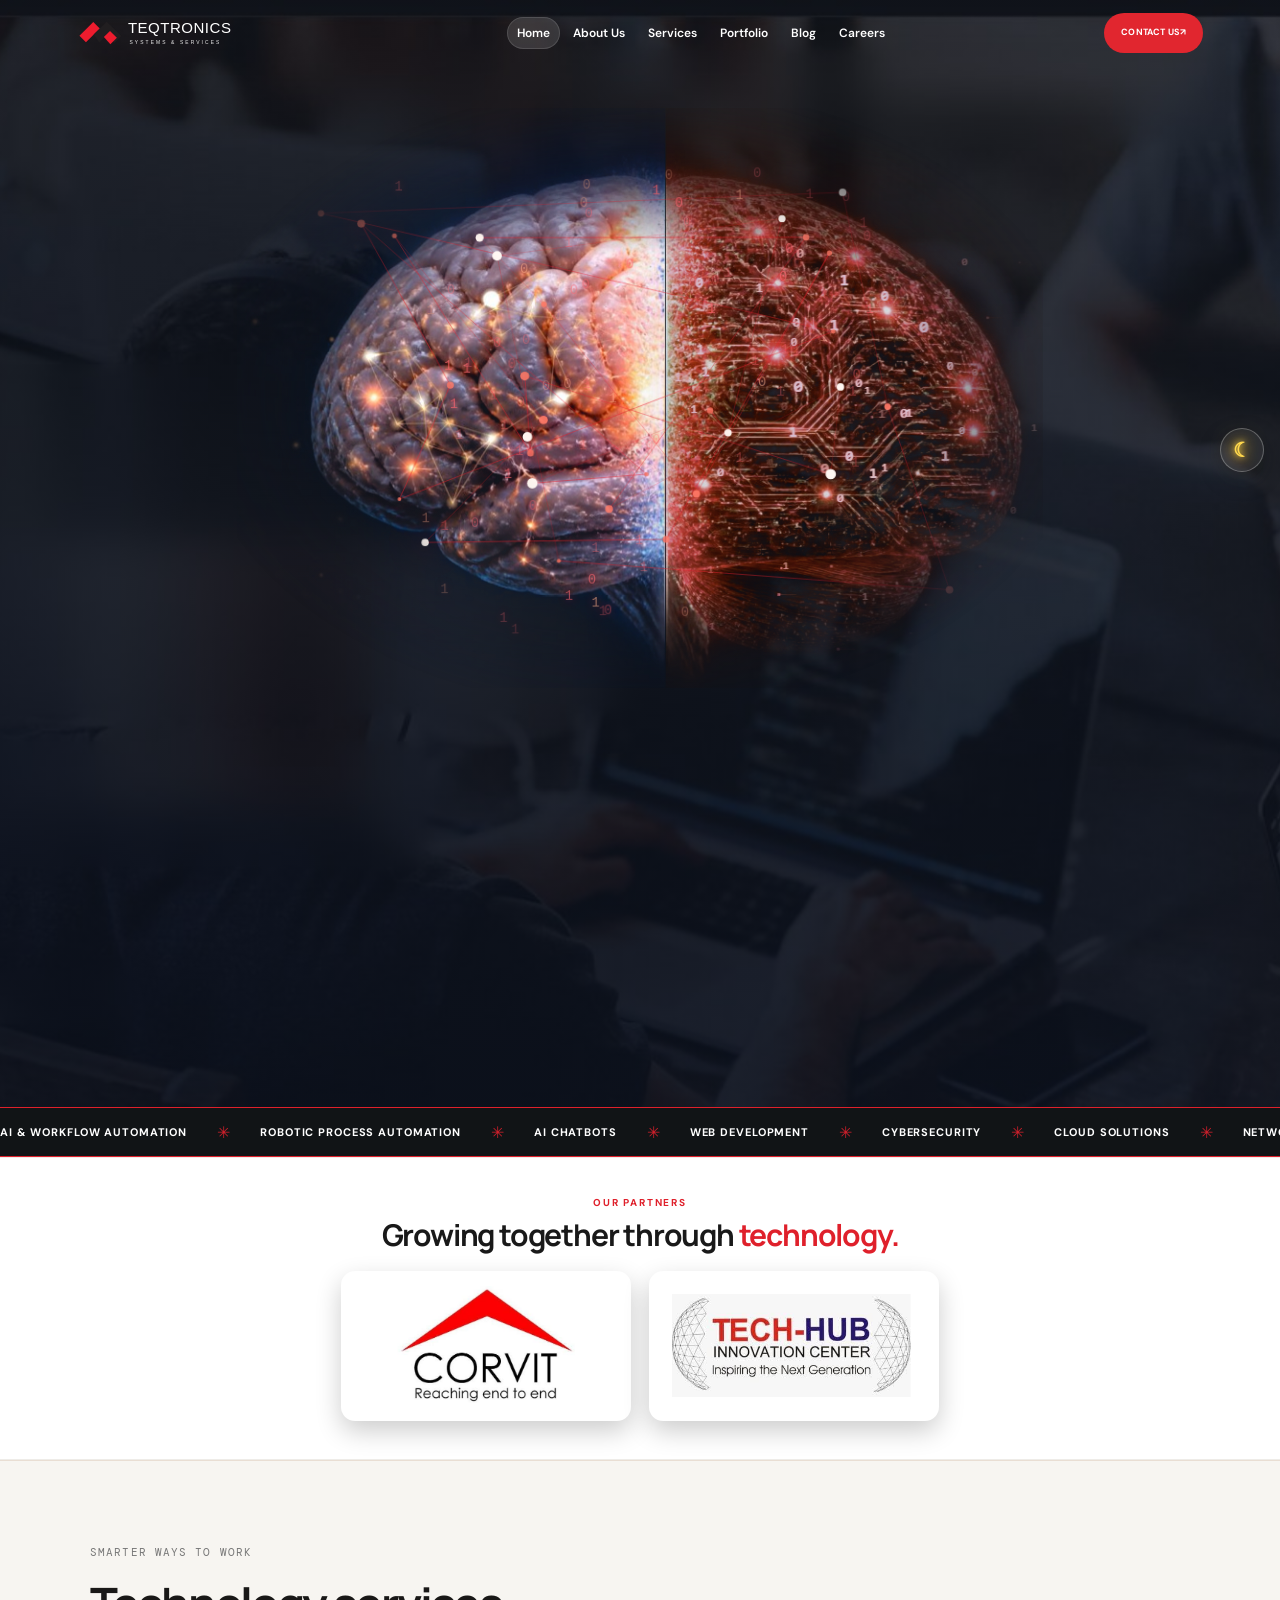
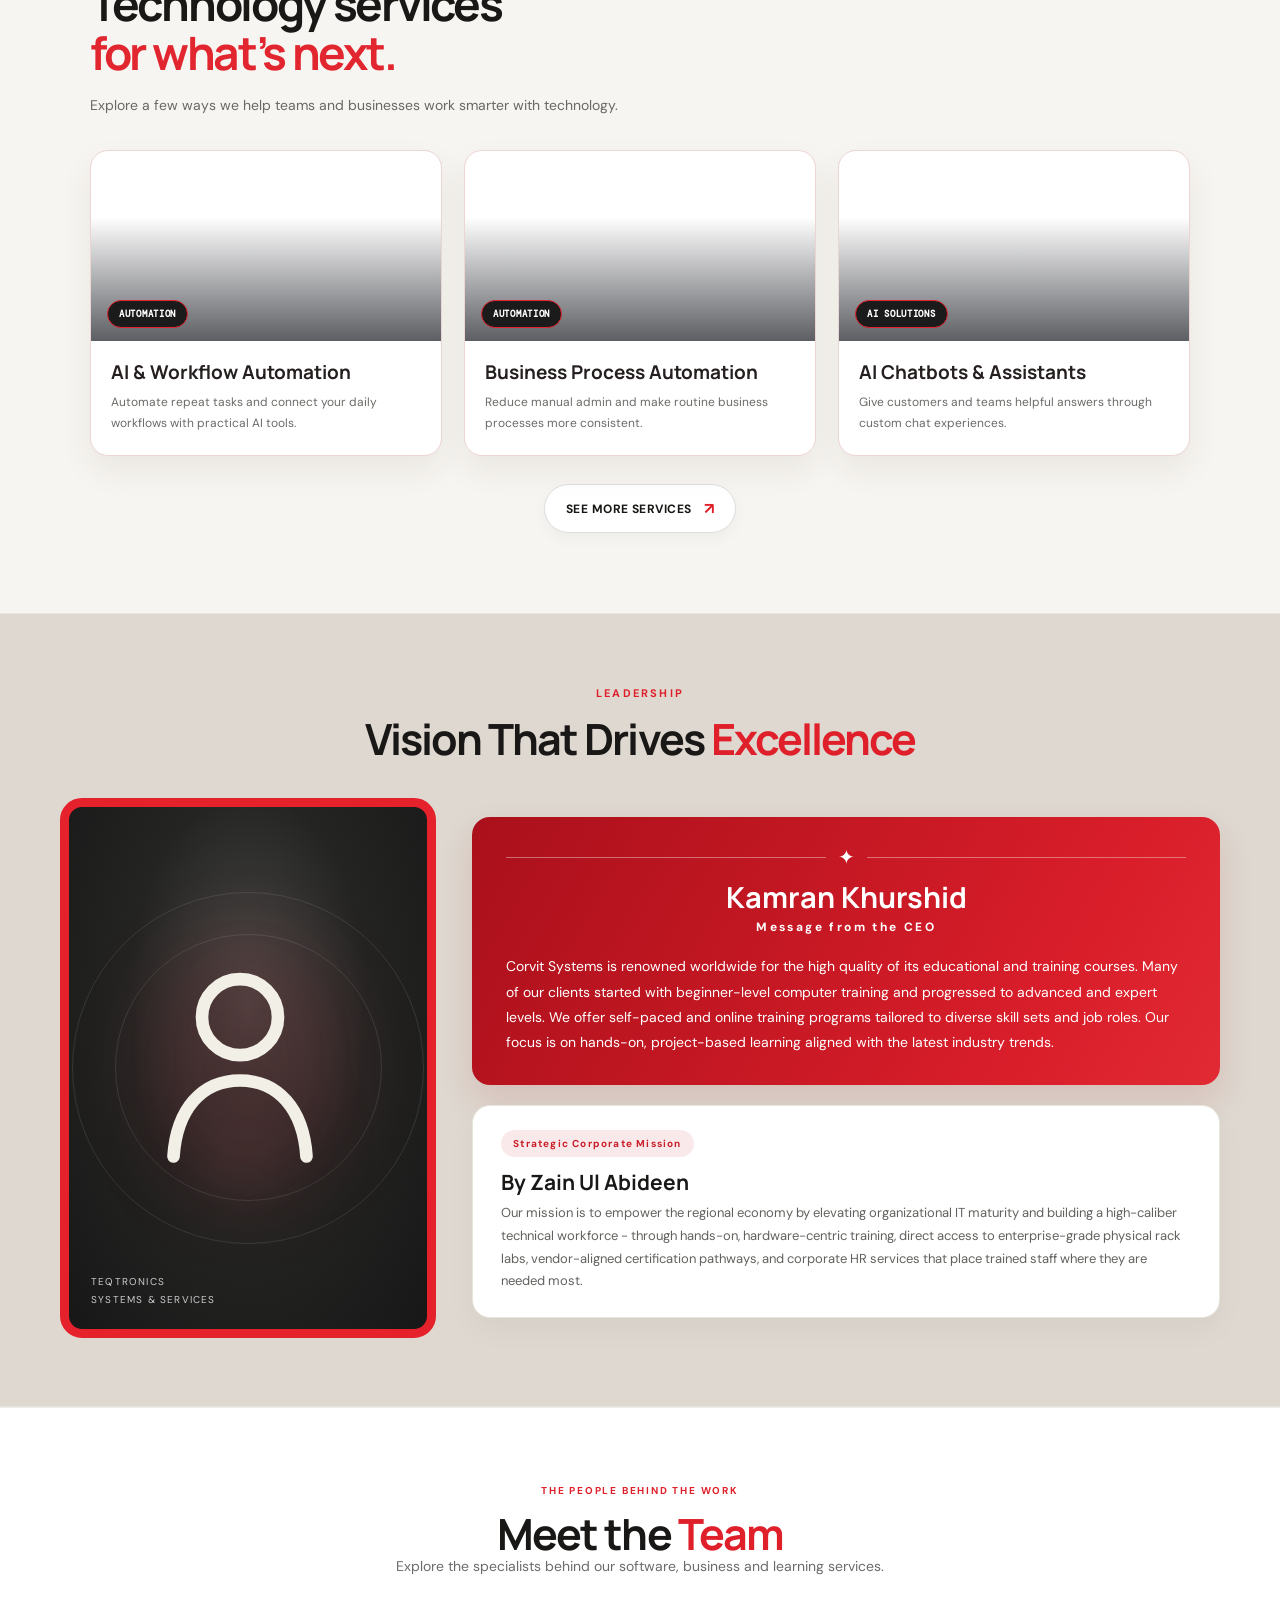
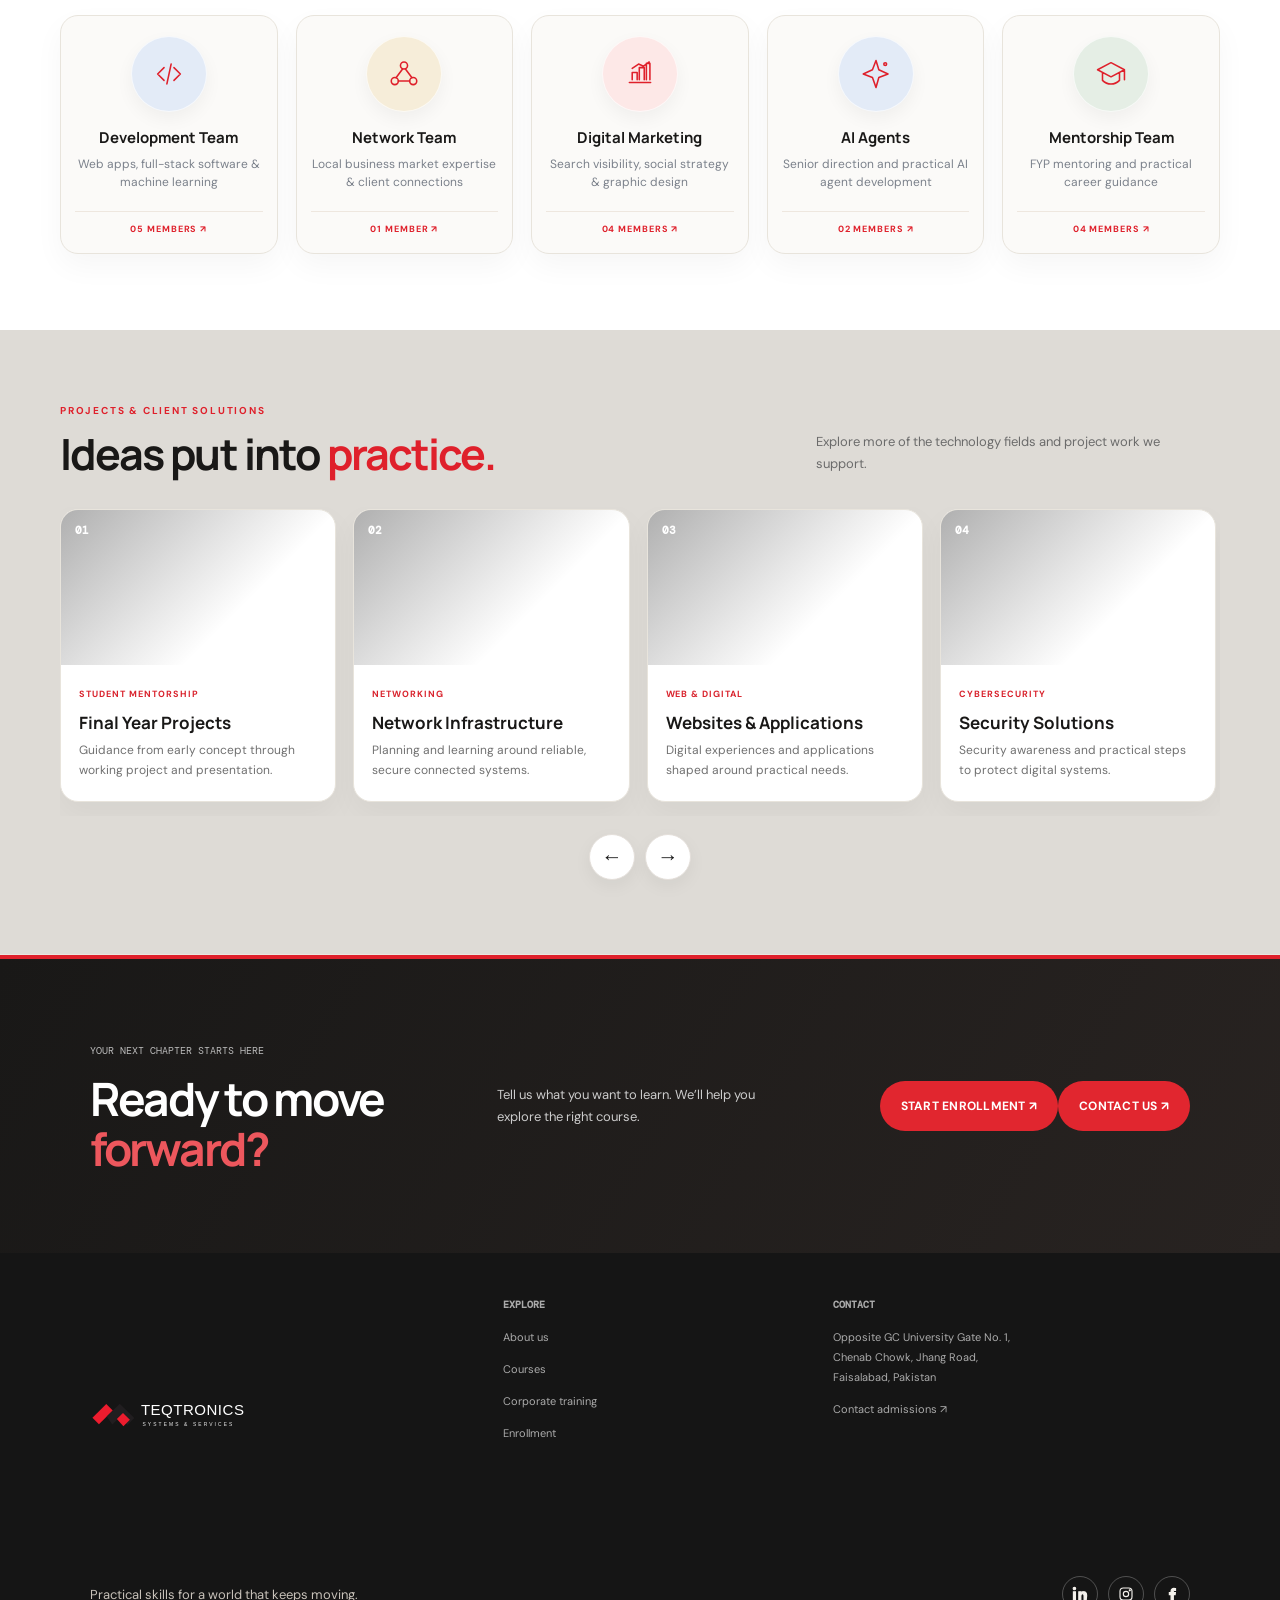
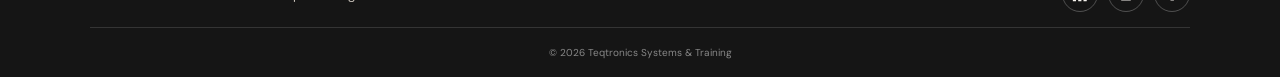
==== commit 6e0b2bc1: "Update website" ====
--- a/public/index.html
+++ b/public/index.html
@@ -55,7 +55,7 @@
             <div class="heroContent">
                 <div class="heroTag heroReveal"><span class="human">Human Intelligence</span><b>+</b><span
                         class="ai">Artificial Intelligence</span></div>
-                <h1 class="heroReveal">Building technology that grows<br><em>your business</em></h1>
+                <h1 class="heroReveal" aria-label="Building technology that grows your business">Building technology that grows<br><em><span class="heroTypewriter">your business</span></em></h1>
                 <p class="heroReveal">Software solutions that move your business forward.</p>
                 <div class="heroActions heroReveal"><a class="button" href="contact.html">GET IN TOUCH ↗</a><a
                         class="button" href="services.html">OUR SERVICES</a></div>
--- a/public/theme.css
+++ b/public/theme.css
@@ -12,3 +12,18 @@
 @media(max-width:650px){header.mainHeader,.home header.mainHeader{padding:10px 14px}.mainHeader .brand b{font-size:15px}.mainHeader .brand small{font-size:7px}.mainHeader .mark{font-size:25px}.mainHeader>.button{font-size:9px;padding:11px 12px}.mainHeader nav{gap:0;justify-content:space-between}.mainHeader nav a{padding:8px 6px;font-size:10px}.courseActions{flex-wrap:wrap}.courseActions .button{margin-top:0!important}.leadership{padding:48px 20px!important}.leadershipGrid{grid-template-columns:1fr;gap:15px}.ceoPortrait{min-height:280px;border:7px solid #e5212b;border-radius:16px}.portraitInitials{font-size:120px}.ceoCard{padding:22px 20px}.ceoCard h3{font-size:25px}.missionCard{padding:21px}.leadershipHeading{margin-bottom:24px}}
 
 .ceoPortrait{border:9px solid #e5212b!important;border-radius:22px!important}.portraitInitials svg{display:block;width:clamp(110px,15vw,190px);height:auto;color:#f2efe7;filter:drop-shadow(0 12px 32px #0007)}@media(max-width:650px){.ceoPortrait{border-width:7px!important;border-radius:16px!important}.portraitInitials svg{width:120px}}
+
+form:has(.formgrid){width:min(850px,100%);margin:0 auto 24px;padding:clamp(24px,4vw,44px);background:#fff;border:1px solid #e7e5e0;border-radius:16px;box-shadow:0 10px 28px #1b191308}
+form:has(.formgrid)>h2{margin:0 0 30px}
+.formgrid{display:grid;grid-template-columns:repeat(2,minmax(0,1fr));gap:20px 24px;margin-bottom:26px}
+.formgrid>label{display:grid;align-content:start;gap:9px;min-width:0;color:#686860;font:700 11px 'DM Sans',sans-serif;letter-spacing:.08em}
+.formgrid>label.wide{grid-column:1/-1;width:100%;margin:0}
+.formgrid input,.formgrid select,.formgrid textarea{width:100%;min-width:0;min-height:48px;padding:12px 14px;border:1px solid #d8d4cd;border-radius:9px;background:#fff;color:#171715;font:400 14px Manrope,'DM Sans',sans-serif;letter-spacing:normal}
+.formgrid textarea{min-height:130px;resize:vertical}
+.formgrid input:focus-visible,.formgrid select:focus-visible,.formgrid textarea:focus-visible{outline:3px solid #e1262f33;outline-offset:2px;border-color:#e1262f}
+form:has(.formgrid)>.button{cursor:pointer}
+form:has(.formgrid) .notice{margin:16px 0 0}
+form:has(.formgrid)+p{max-width:850px;margin:0 auto;text-align:center}
+body.dark-mode:not(.home) form:has(.formgrid){background:#242220;border-color:#3a3632}
+body.dark-mode:not(.home) .formgrid>label{color:#d8d2ca}
+@media(max-width:650px){form:has(.formgrid){padding:24px 18px}.formgrid{grid-template-columns:1fr;gap:16px}.formgrid label.wide{grid-column:auto}}
--- a/public/hero-context.css
+++ b/public/hero-context.css
@@ -22,4 +22,28 @@
 .home .hero h1 em {
     font-style: normal;
     color: #e5222f
+}
+
+.home .heroTypewriter {
+    display: inline-block;
+    width: 13ch;
+    white-space: nowrap;
+    text-align: center
+}
+
+.home .heroTypewriter.isTyping::after {
+    content: "";
+    display: inline-block;
+    width: .055em;
+    height: .85em;
+    margin-left: .08em;
+    vertical-align: -.05em;
+    background: currentColor;
+    animation: heroTypewriterCaret .72s steps(2, start) infinite
+}
+
+@keyframes heroTypewriterCaret {
+    to {
+        visibility: hidden
+    }
 }
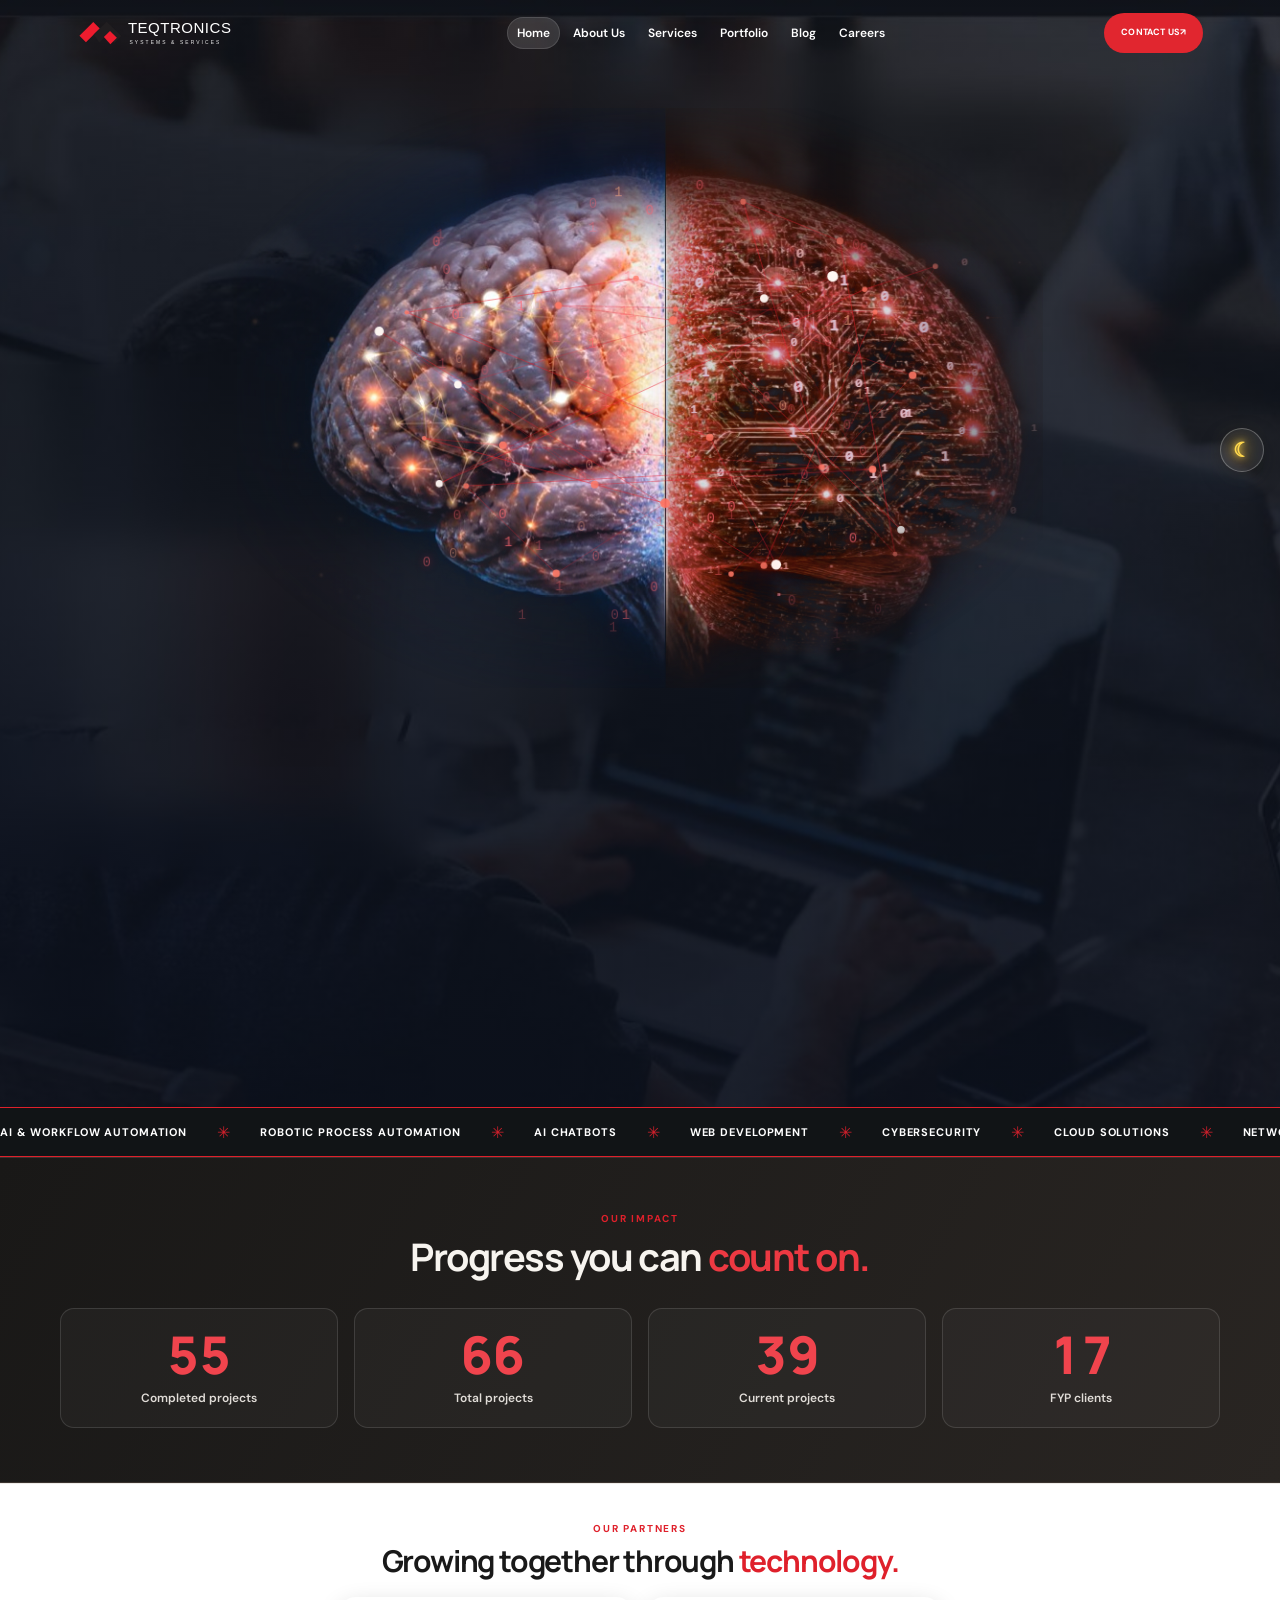
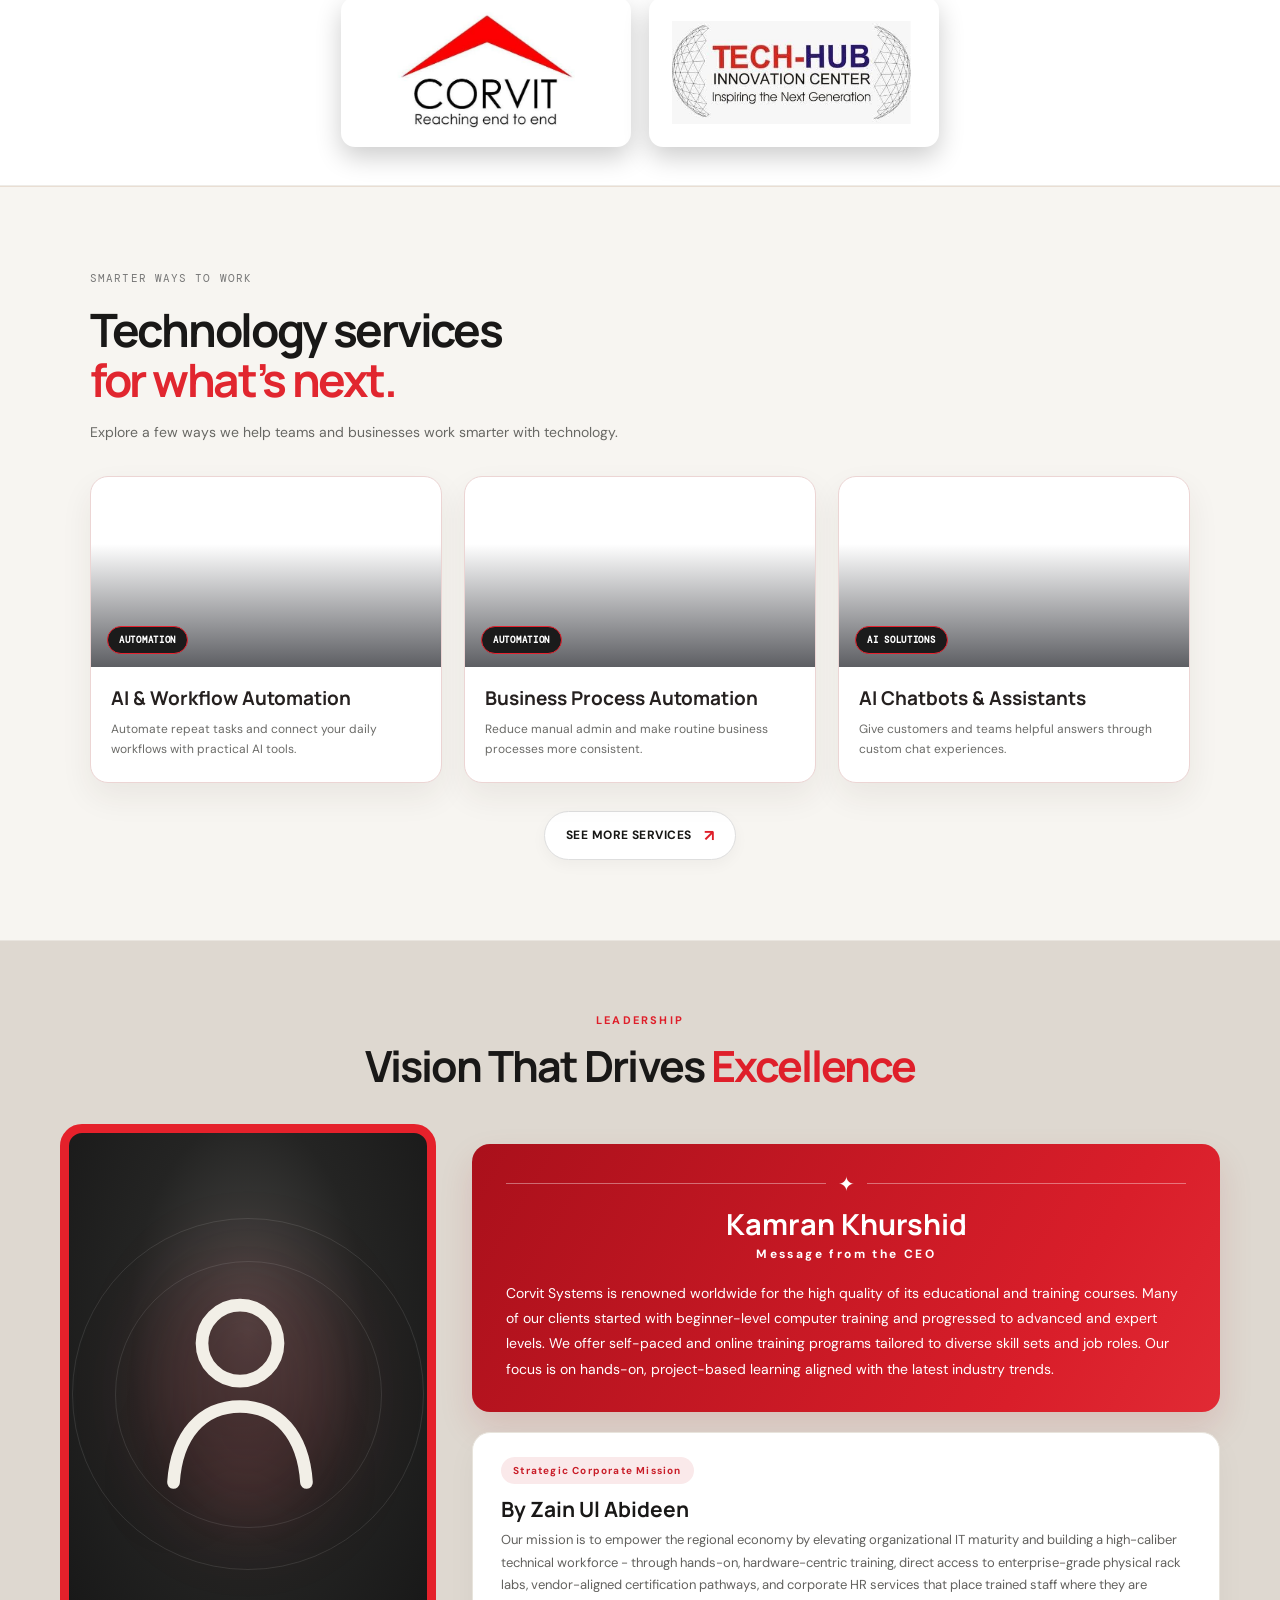
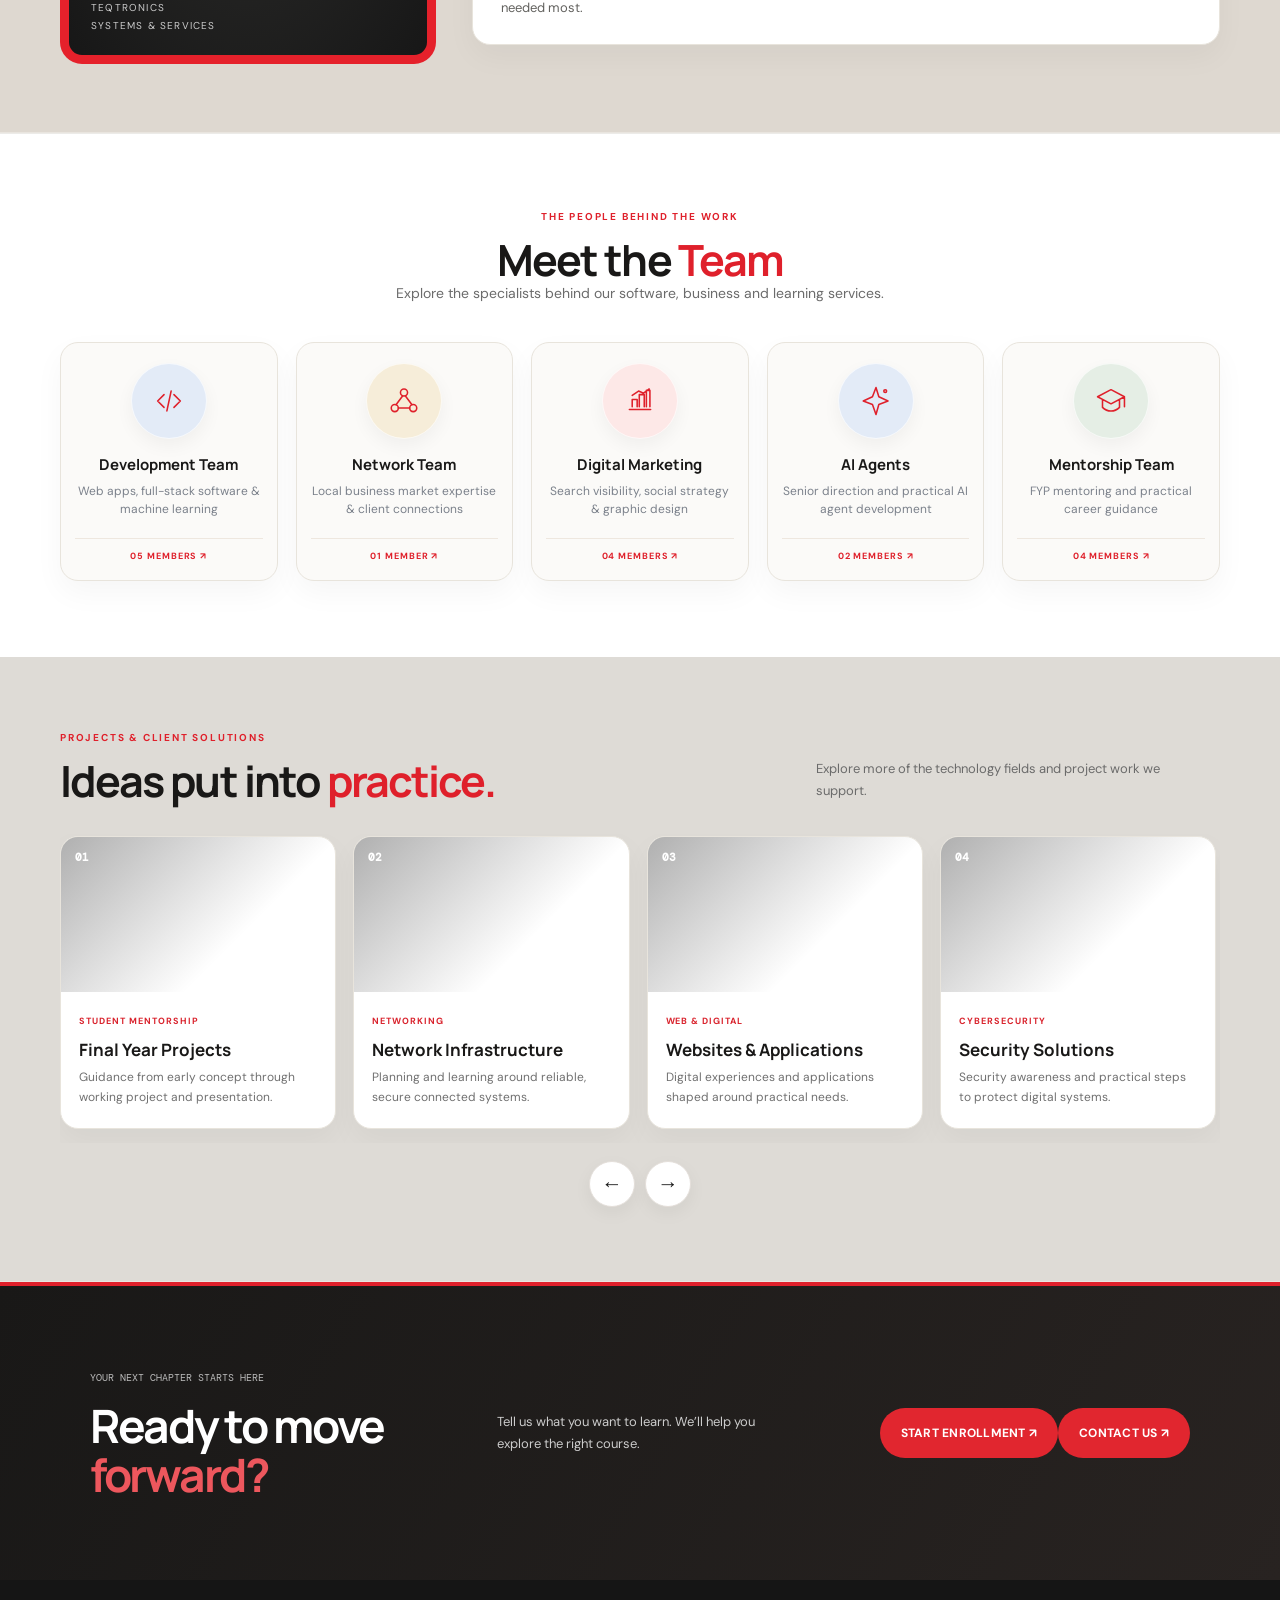
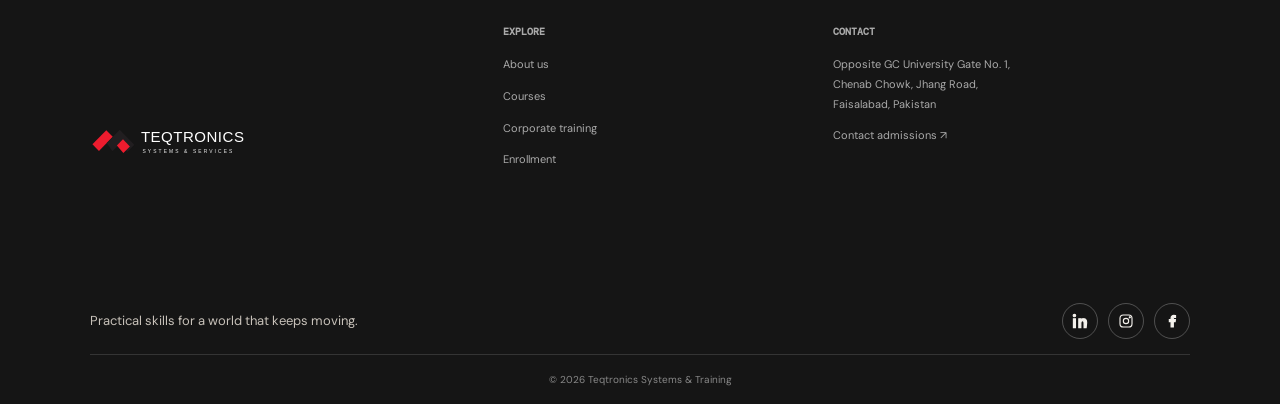
==== commit ab671cc5: "Update website" ====
--- a/public/index.html
+++ b/public/index.html
@@ -19,7 +19,7 @@
     <link rel="stylesheet" href="hero-context.css">
     <link rel="stylesheet" href="hero-motion.css">
     <link rel="stylesheet" href="course-cards.css">
-    <link rel="stylesheet" href="home-sections.css?v=3">
+    <link rel="stylesheet" href="home-sections.css?v=4">
     <link rel="stylesheet" href="service-gallery.css">
     <link rel="stylesheet" href="view-all.css">
     <link rel="stylesheet" href="home-contact.css">
@@ -75,6 +75,20 @@
                         DEVELOPMENT</span><i>✳</i><span>CYBERSECURITY</span><i>✳</i><span>CLOUD
                         SOLUTIONS</span><i>✳</i><span>NETWORKING</span><i>✳</i><span>MOBILE
                         APPS</span><i>✳</i><span>DIGITAL MARKETING</span><i>✳</i><span>IT TRAINING</span><i>✳</i></div>
+            </div>
+        </section>
+        <section class="homeStats" aria-labelledby="homeStatsTitle">
+            <div class="homeStatsInner">
+                <div class="homeStatsHeading">
+                    <div class="sectionEyebrow">OUR IMPACT</div>
+                    <h2 id="homeStatsTitle">Progress you can <em>count on.</em></h2>
+                </div>
+                <div class="homeStatsGrid">
+                    <article class="homeStat"><span class="homeStatNumber" data-stat="completedProjects">56</span><span class="homeStatLabel">Completed projects</span></article>
+                    <article class="homeStat"><span class="homeStatNumber" data-stat="totalProjects">67</span><span class="homeStatLabel">Total projects</span></article>
+                    <article class="homeStat"><span class="homeStatNumber" data-stat="currentProjects">39</span><span class="homeStatLabel">Current projects</span></article>
+                    <article class="homeStat"><span class="homeStatNumber" data-stat="fypClients">17</span><span class="homeStatLabel">FYP clients</span></article>
+                </div>
             </div>
         </section>
         <section class="partnerSection" aria-labelledby="partnerTitle">
--- a/public/home-sections.css
+++ b/public/home-sections.css
@@ -83,4 +83,16 @@
 dialog.teamDialog[open]{display:flex!important;flex-direction:column;overflow:hidden}
 @media(max-width:900px){.teamCategoryGrid{grid-template-columns:repeat(3,minmax(0,1fr))}}
 @media(max-width:560px){.teamCategoryGrid{grid-template-columns:repeat(2,minmax(0,1fr))}}
-@media(max-width:380px){.teamCategoryGrid{grid-template-columns:minmax(0,1fr)}}+@media(max-width:380px){.teamCategoryGrid{grid-template-columns:minmax(0,1fr)}}
+
+.homeStats{padding:54px 28px!important;background:linear-gradient(120deg,#191817,#292522);color:#f7f4ef;border-block:1px solid #3b332f}
+.homeStatsInner{width:min(1160px,100%);margin:0 auto}
+.homeStatsHeading{text-align:center;margin:0 0 30px}
+.homeStatsHeading h2{font:700 clamp(27px,3.8vw,38px)/1.15 Manrope,sans-serif;letter-spacing:-.04em;margin:10px 0 0}
+.homeStatsHeading h2 em{font-style:normal;color:#ed3942}
+.homeStatsGrid{display:grid;grid-template-columns:repeat(4,minmax(0,1fr));gap:16px}
+.homeStat{display:grid;justify-items:center;gap:8px;padding:20px 10px;border:1px solid #ffffff20;border-radius:14px;background:#ffffff08;text-align:center}
+.homeStatNumber{font:800 clamp(34px,5vw,52px)/1 Manrope,sans-serif;color:#f0444d;font-variant-numeric:tabular-nums}
+.homeStatLabel{font:600 12px/1.5 'DM Sans',sans-serif;color:#e1ddd8}
+@media(max-width:650px){.homeStats{padding:42px 18px!important}.homeStatsGrid{grid-template-columns:repeat(2,minmax(0,1fr));gap:11px}.homeStat{padding:18px 8px}.homeStatNumber{font-size:clamp(32px,9vw,44px)}.homeStatLabel{font-size:11px}}
+@media(prefers-reduced-motion:reduce){.homeStatNumber{font-variant-numeric:tabular-nums}}
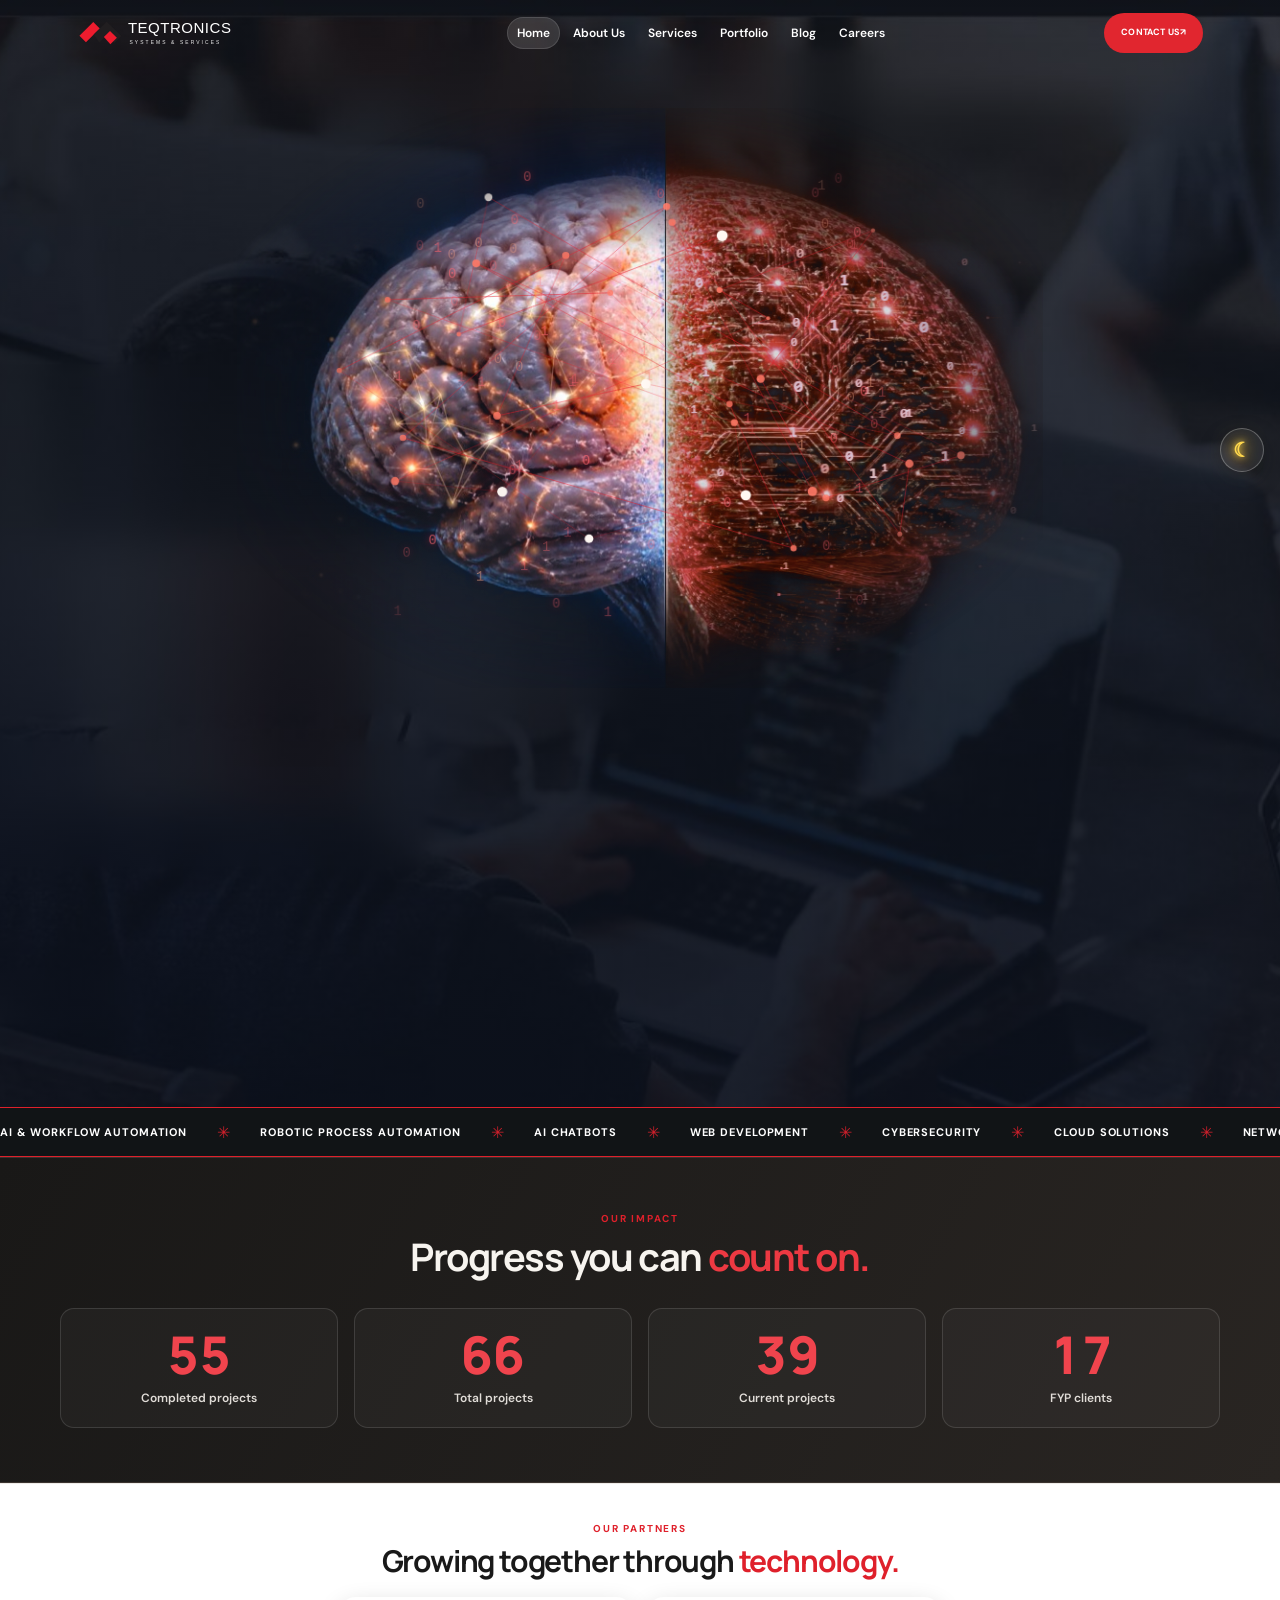
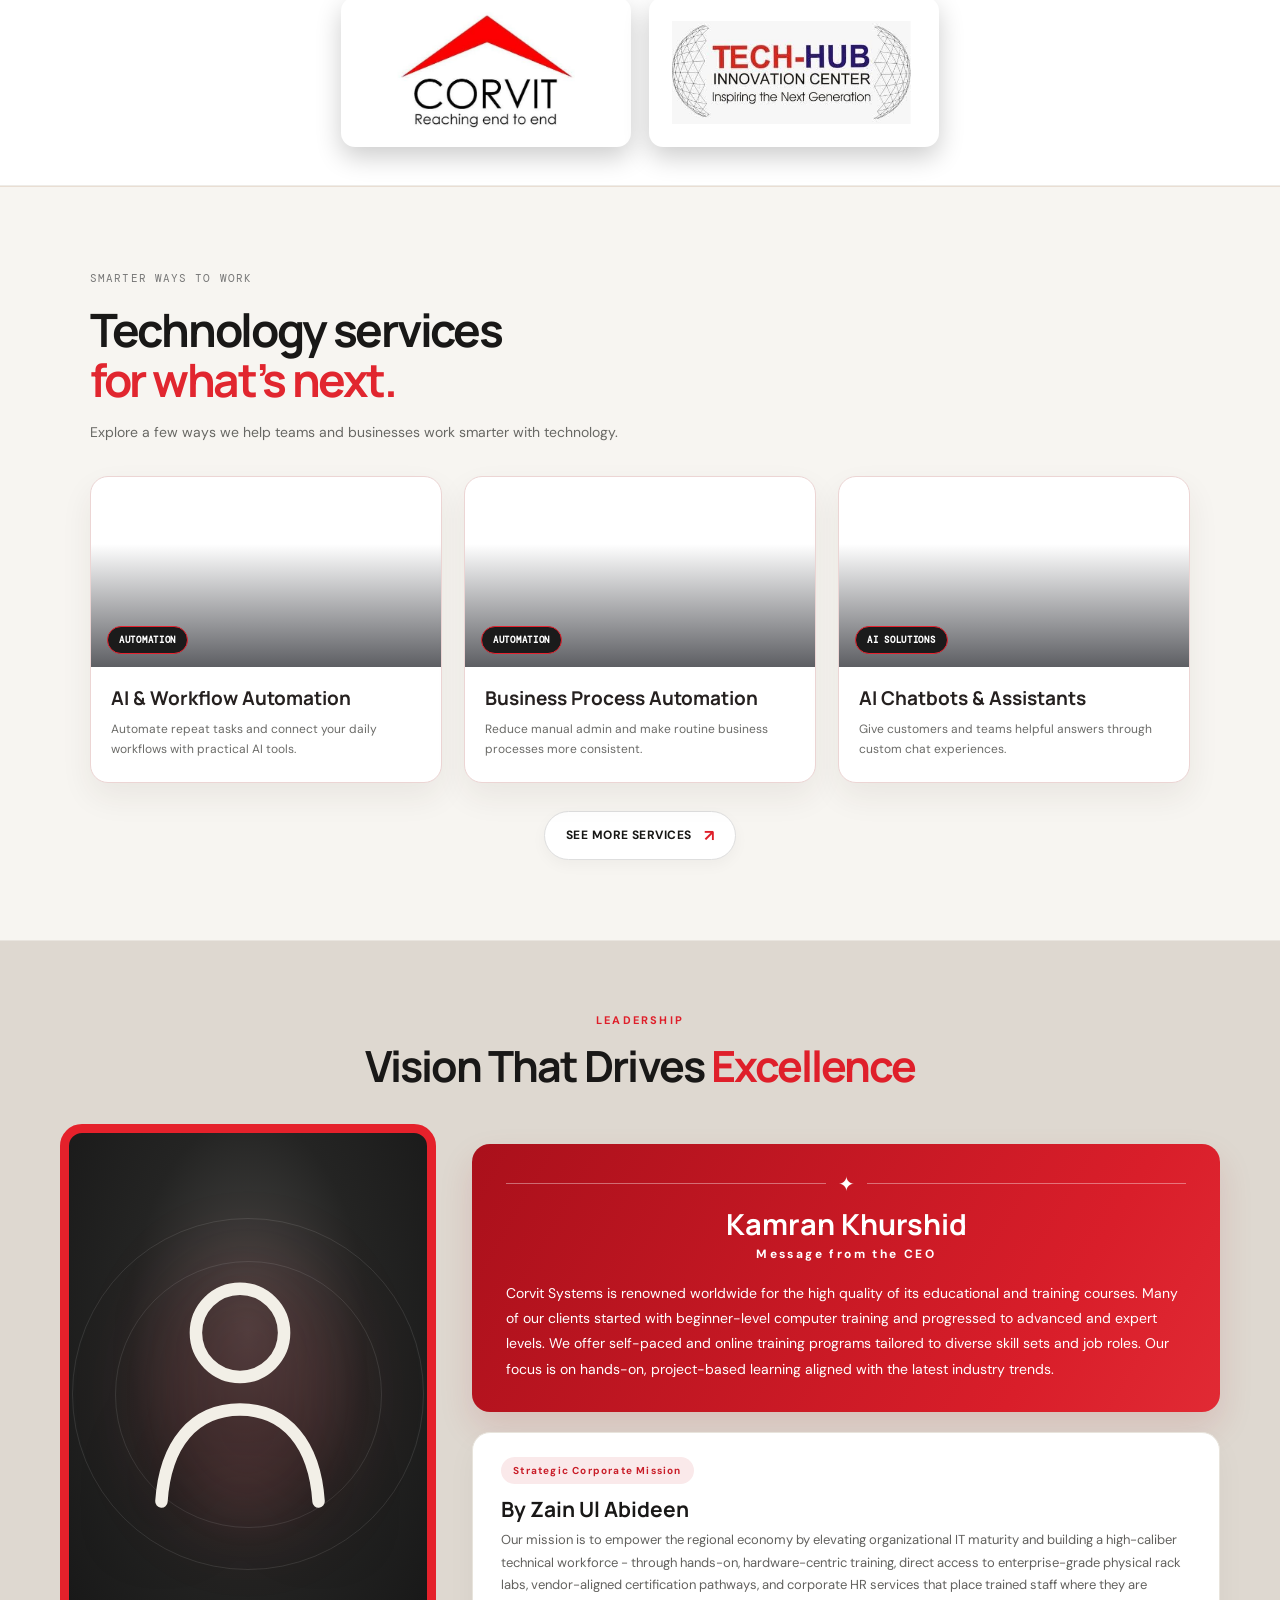
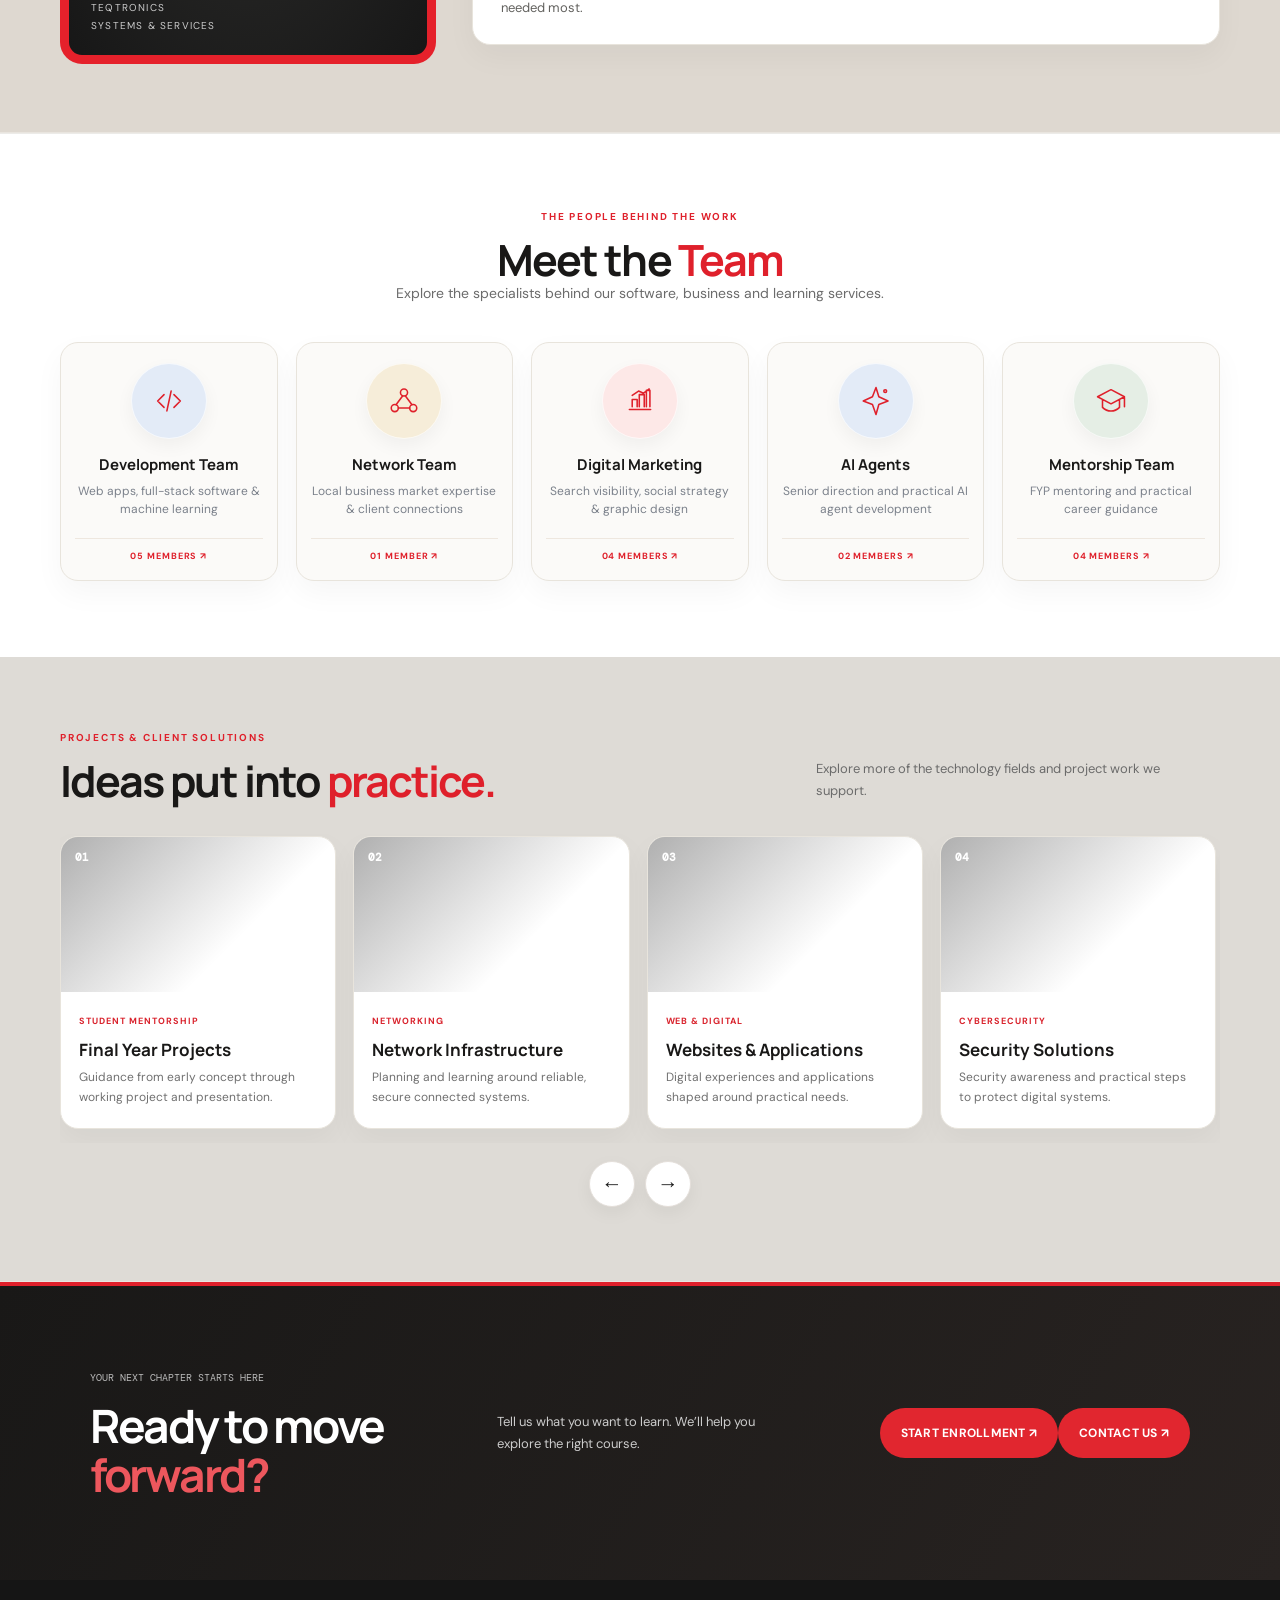
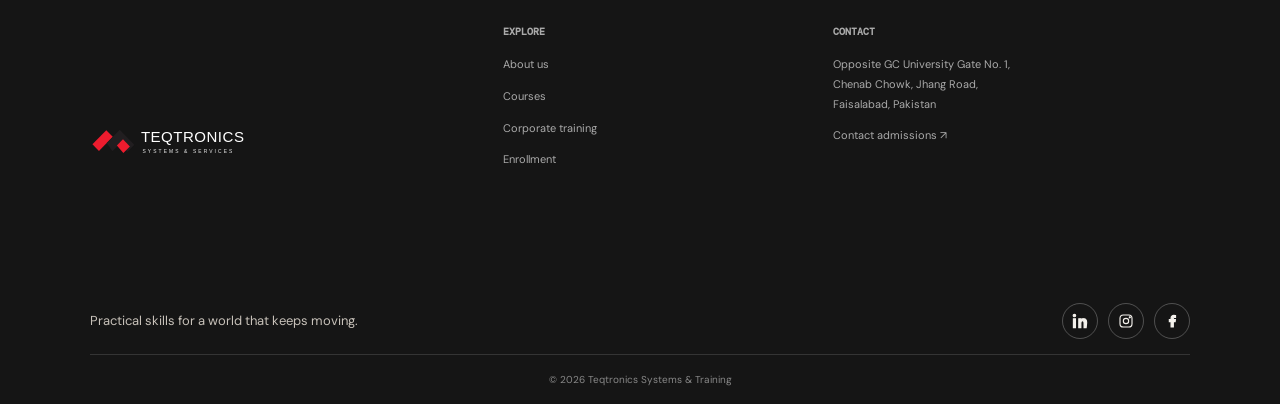
==== commit 4363b1e4: "Update website" ====
--- a/public/index.html
+++ b/public/index.html
@@ -140,9 +140,9 @@
                 <div class="ceoPortrait" role="img" aria-label="Zain ul Abideen, CEO"><span
                         class="portraitGlow"></span><span class="portraitInitials" aria-label="Person icon"><svg
                             viewBox="0 0 120 140" role="img" aria-hidden="true">
-                            <circle cx="60" cy="38" r="24" fill="none" stroke="currentColor" stroke-width="8" />
-                            <path d="M18 126c2-30 18-48 42-48s40 18 42 48" fill="none" stroke="currentColor"
-                                stroke-width="8" stroke-linecap="round" />
+                                <circle cx="60" cy="38" r="23" fill="none" stroke="currentColor" stroke-width="6.5" />
+                                <path d="M19 126c2-30 17-48 41-48s39 18 41 48" fill="none" stroke="currentColor"
+                                    stroke-width="6.5" stroke-linecap="round" />
                         </svg></span><span class="portraitCaption">TEQTRONICS<br>SYSTEMS &amp; SERVICES</span></div>
                 <div class="leadershipCopy">
                     <div class="ceoCard">
--- a/public/theme.css
+++ b/public/theme.css
@@ -11,7 +11,7 @@
 @media(max-width:900px){header.mainHeader,.home header.mainHeader{padding:12px 20px;flex-wrap:wrap;gap:6px 12px}.mainHeader nav{order:3;flex:1 0 100%;justify-content:center;border-top:1px solid #eee;padding-top:7px}.mainHeader nav a{padding:9px 12px;font-size:12px}.leadershipGrid{grid-template-columns:minmax(230px,.72fr) minmax(0,1.3fr);gap:20px}.ceoPortrait{min-height:500px}.ceoCard{padding:23px}.ceoCard p{font-size:13px}}
 @media(max-width:650px){header.mainHeader,.home header.mainHeader{padding:10px 14px}.mainHeader .brand b{font-size:15px}.mainHeader .brand small{font-size:7px}.mainHeader .mark{font-size:25px}.mainHeader>.button{font-size:9px;padding:11px 12px}.mainHeader nav{gap:0;justify-content:space-between}.mainHeader nav a{padding:8px 6px;font-size:10px}.courseActions{flex-wrap:wrap}.courseActions .button{margin-top:0!important}.leadership{padding:48px 20px!important}.leadershipGrid{grid-template-columns:1fr;gap:15px}.ceoPortrait{min-height:280px;border:7px solid #e5212b;border-radius:16px}.portraitInitials{font-size:120px}.ceoCard{padding:22px 20px}.ceoCard h3{font-size:25px}.missionCard{padding:21px}.leadershipHeading{margin-bottom:24px}}
 
-.ceoPortrait{border:9px solid #e5212b!important;border-radius:22px!important}.portraitInitials svg{display:block;width:clamp(110px,15vw,190px);height:auto;color:#f2efe7;filter:drop-shadow(0 12px 32px #0007)}@media(max-width:650px){.ceoPortrait{border-width:7px!important;border-radius:16px!important}.portraitInitials svg{width:120px}}
+.ceoPortrait{border:9px solid #e5212b!important;border-radius:22px!important}.portraitInitials svg{display:block;width:clamp(170px,20vw,230px);height:auto;color:#f2efe7;filter:drop-shadow(0 14px 34px #0008)}@media(max-width:650px){.ceoPortrait{border-width:7px!important;border-radius:16px!important}.portraitInitials svg{width:150px}}
 
 form:has(.formgrid){width:min(850px,100%);margin:0 auto 24px;padding:clamp(24px,4vw,44px);background:#fff;border:1px solid #e7e5e0;border-radius:16px;box-shadow:0 10px 28px #1b191308}
 form:has(.formgrid)>h2{margin:0 0 30px}
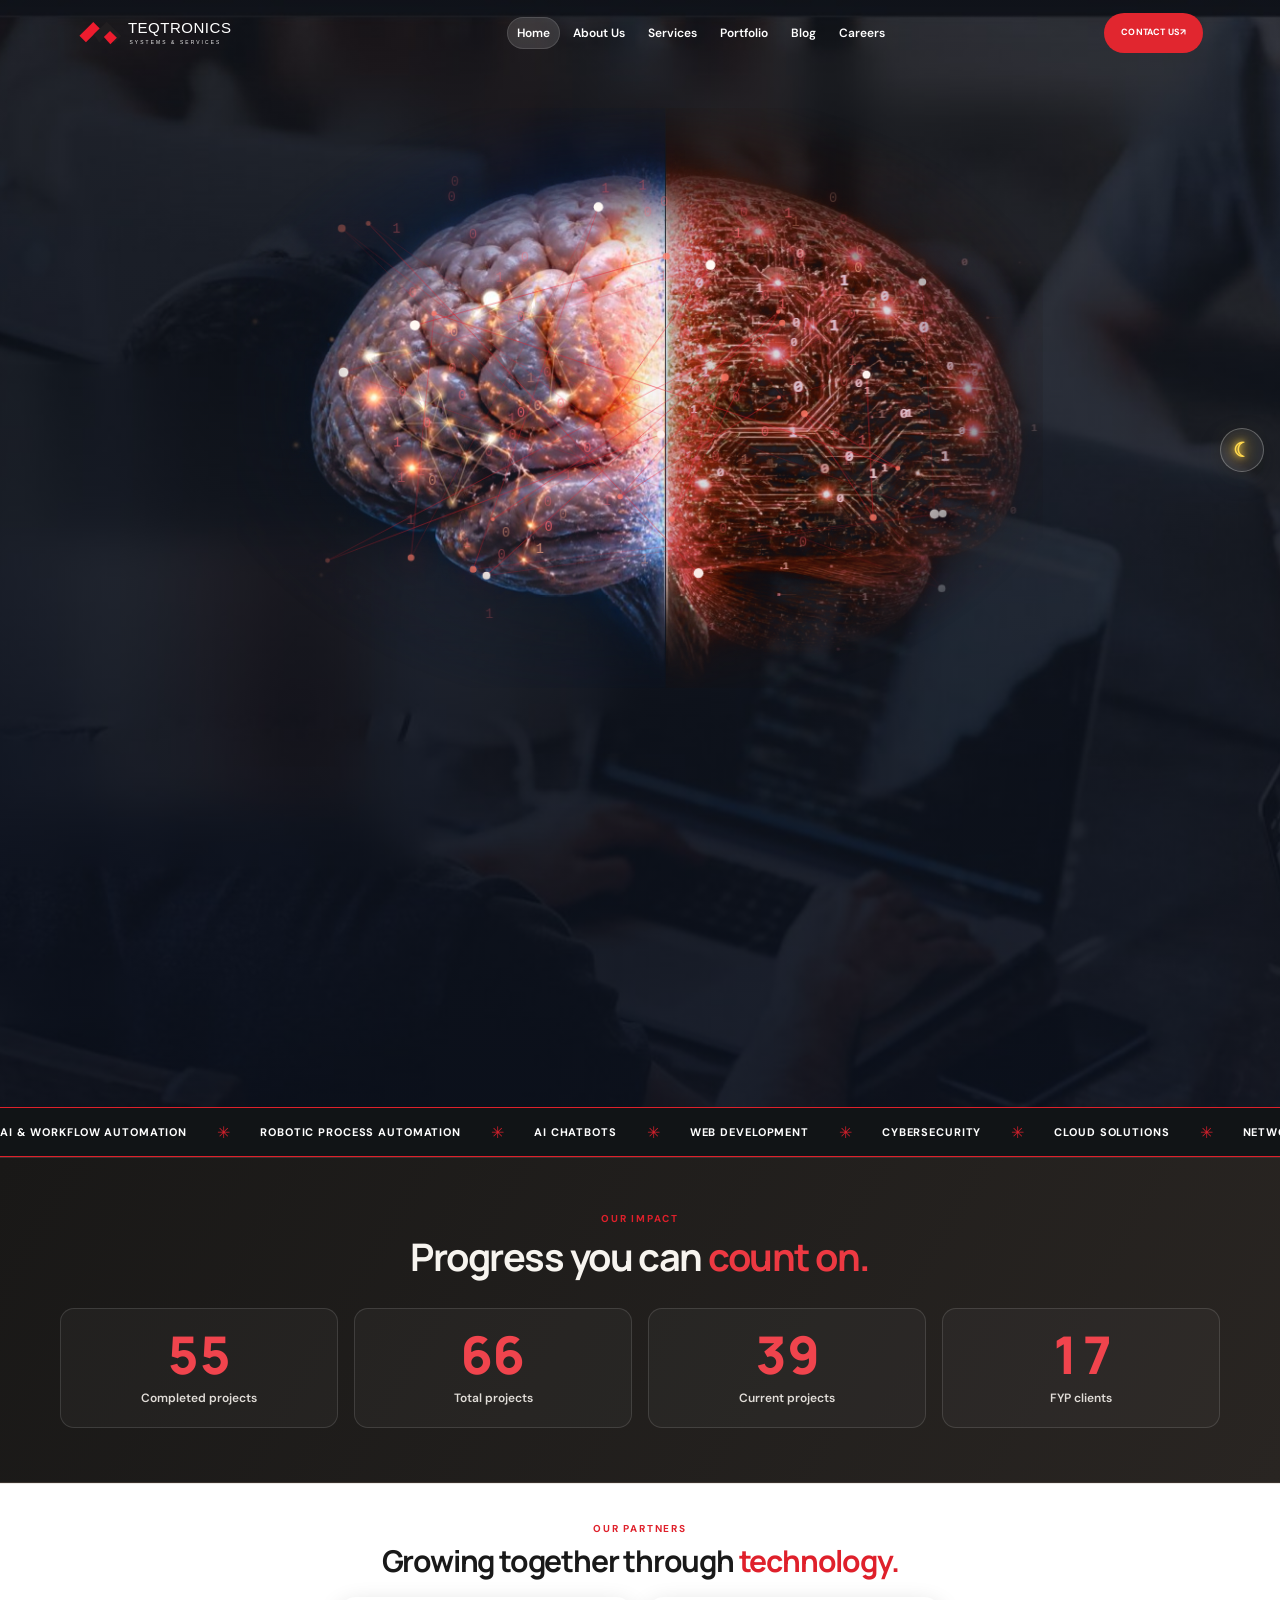
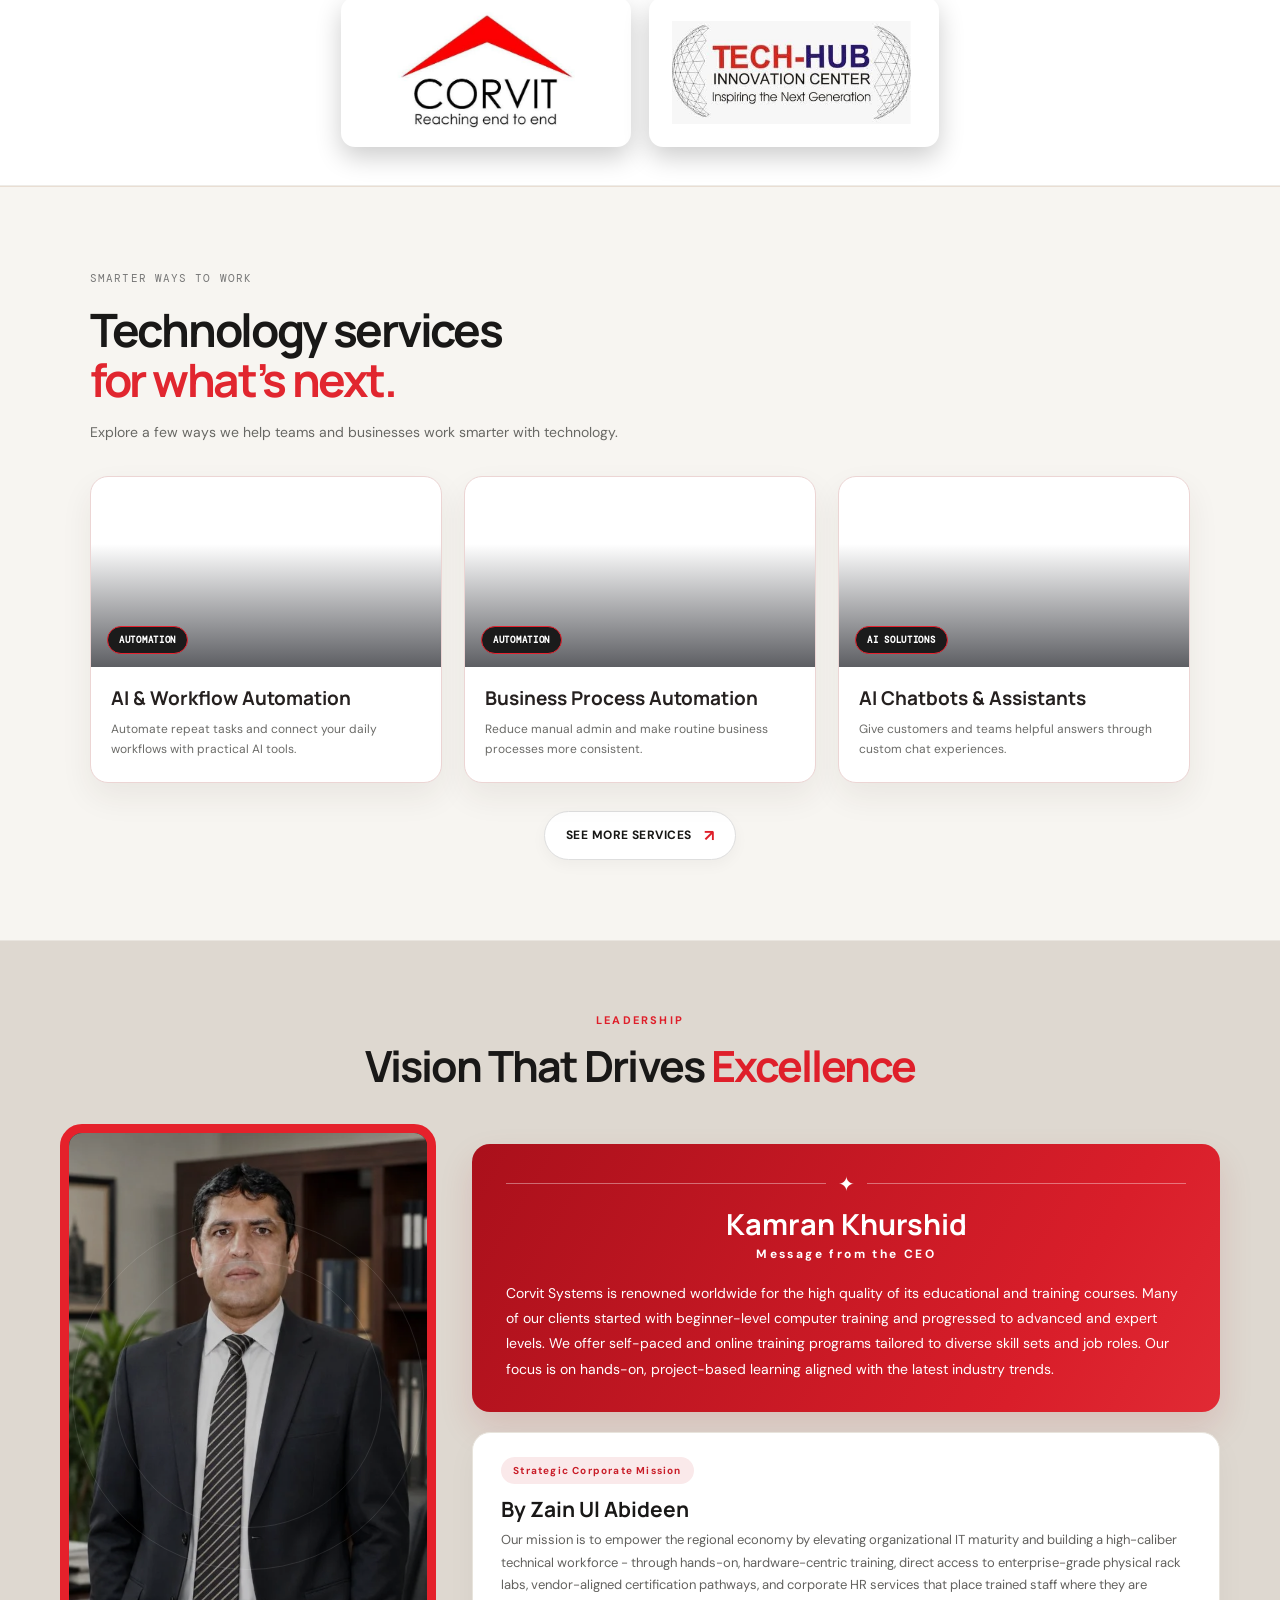
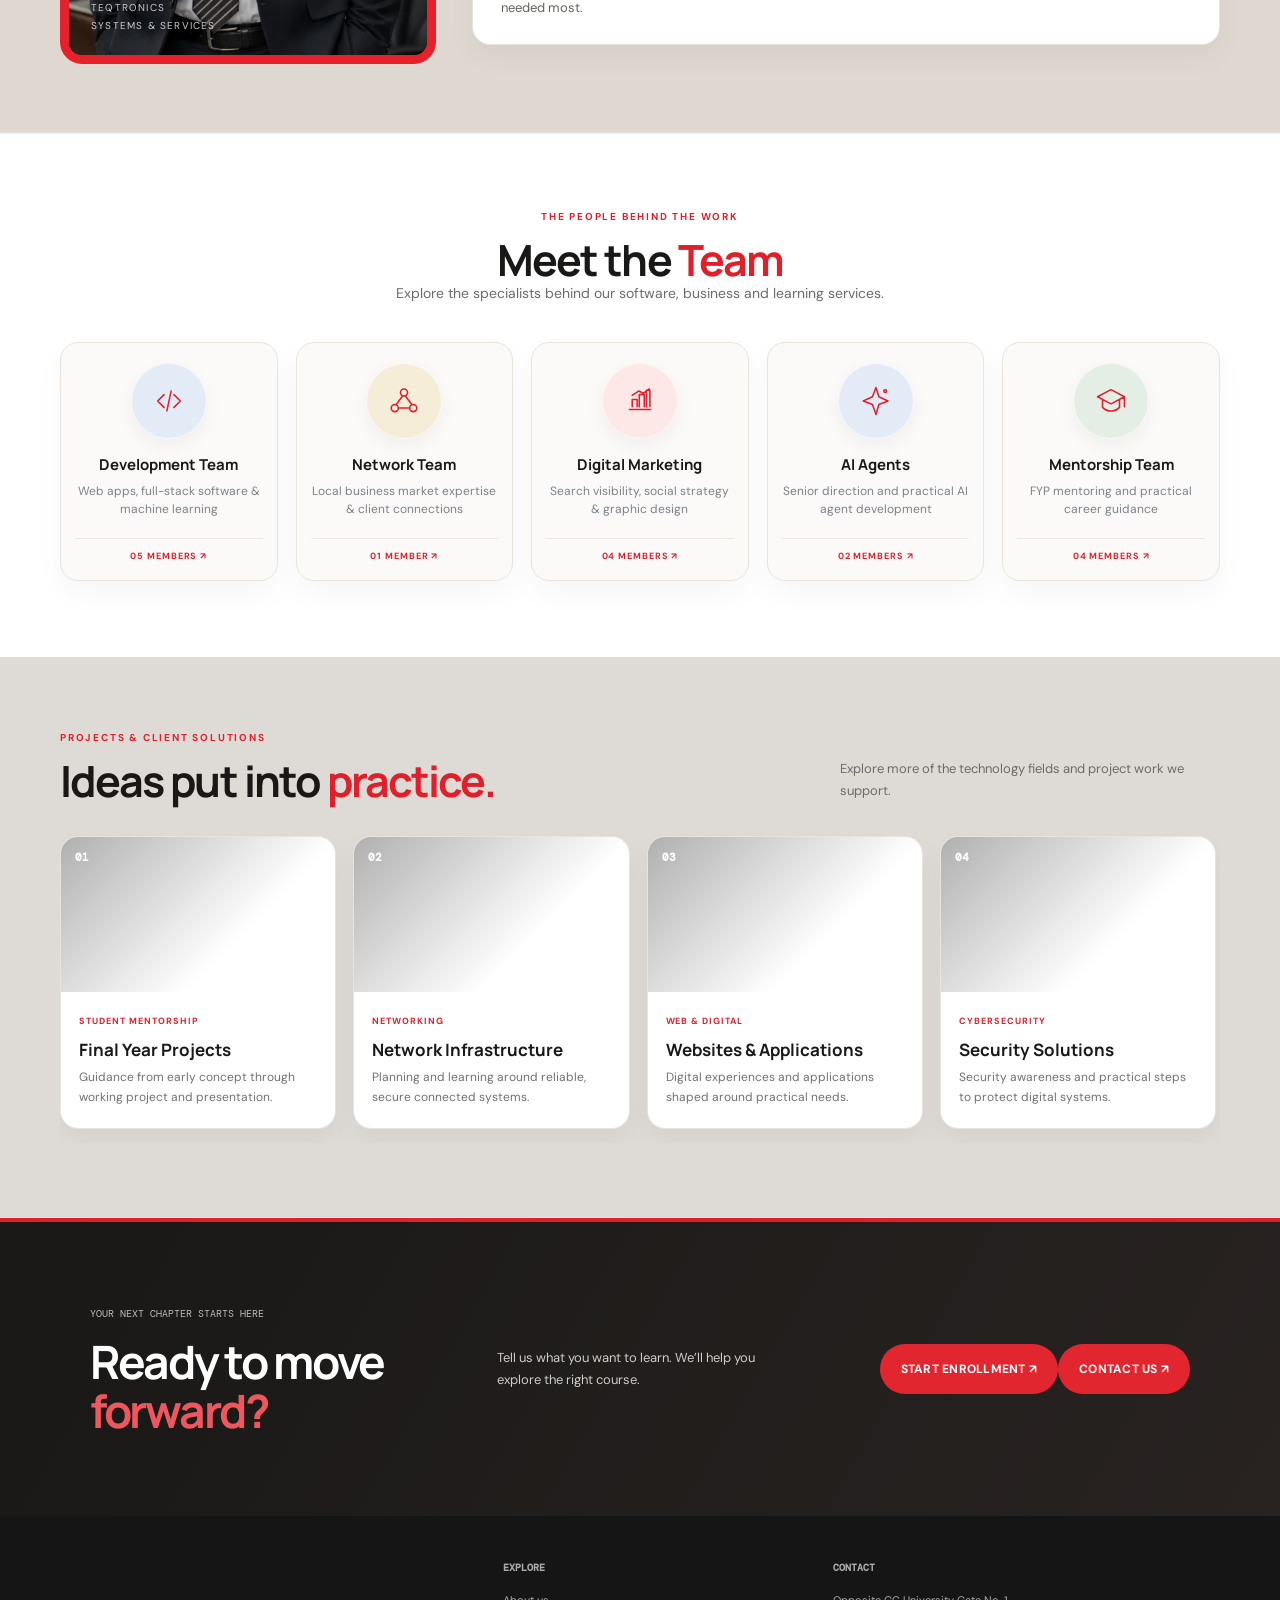
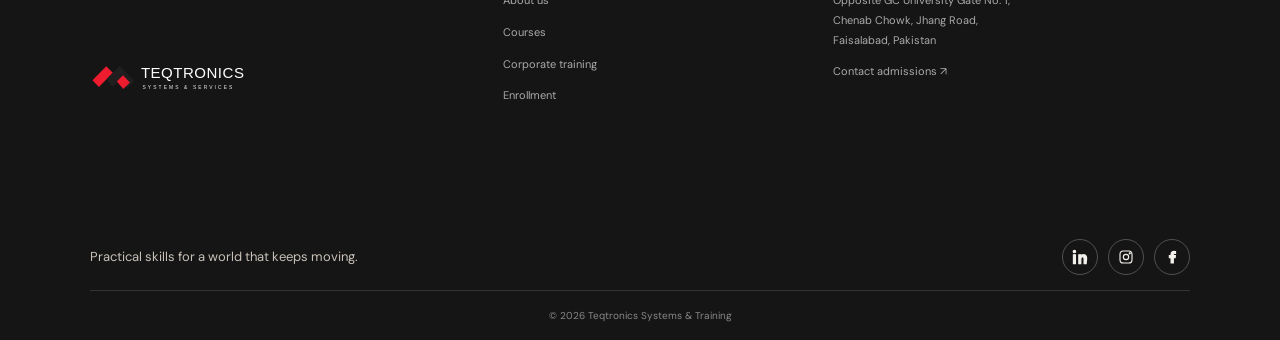
==== commit 1158a771: "Update website" ====
--- a/public/index.html
+++ b/public/index.html
@@ -137,13 +137,9 @@
                 <h2>Vision That Drives <em>Excellence</em></h2>
             </div>
             <div class="leadershipGrid">
-                <div class="ceoPortrait" role="img" aria-label="Zain ul Abideen, CEO"><span
-                        class="portraitGlow"></span><span class="portraitInitials" aria-label="Person icon"><svg
-                            viewBox="0 0 120 140" role="img" aria-hidden="true">
-                                <circle cx="60" cy="38" r="23" fill="none" stroke="currentColor" stroke-width="6.5" />
-                                <path d="M19 126c2-30 17-48 41-48s39 18 41 48" fill="none" stroke="currentColor"
-                                    stroke-width="6.5" stroke-linecap="round" />
-                        </svg></span><span class="portraitCaption">TEQTRONICS<br>SYSTEMS &amp; SERVICES</span></div>
+                <div class="ceoPortrait"><img class="ceoPhoto" src="ceo-kamran-khurshid.webp"
+                        alt="Kamran Khurshid, Chief Executive Officer" loading="lazy" decoding="async"><span
+                        class="portraitCaption" aria-hidden="true">TEQTRONICS<br>SYSTEMS &amp; SERVICES</span></div>
                 <div class="leadershipCopy">
                     <div class="ceoCard">
                         <div class="ceoRule"><span>✦</span></div>
@@ -225,7 +221,7 @@
                     </div>
                     <p>Explore more of the technology fields and project work we support.</p>
                 </div>
-                <div class="projectsGrid" id="projectTrack" tabindex="0" aria-label="Project and service categories">
+                <div class="projectsGrid" id="projectTrack" role="region" aria-label="Project categories. Use the left and right arrow keys to browse." tabindex="0">
                     <article class="projectCard">
                         <div class="projectImage projectOne"><span>01</span></div>
                         <div class="projectInfo"><small>STUDENT MENTORSHIP</small>
@@ -283,10 +279,6 @@
                         </div>
                     </article>
                 </div>
-                <div class="projectsControls" aria-label="Project categories carousel controls"><button
-                        class="projectArrow projectPrev" type="button" aria-label="Previous project categories"
-                        aria-controls="projectTrack">←</button><button class="projectArrow projectNext" type="button"
-                        aria-label="Next project categories" aria-controls="projectTrack">→</button></div>
             </div>
         </section>
         <section class="homeCta">
--- a/public/theme.css
+++ b/public/theme.css
@@ -27,3 +27,8 @@
 body.dark-mode:not(.home) form:has(.formgrid){background:#242220;border-color:#3a3632}
 body.dark-mode:not(.home) .formgrid>label{color:#d8d2ca}
 @media(max-width:650px){form:has(.formgrid){padding:24px 18px}.formgrid{grid-template-columns:1fr;gap:16px}.formgrid label.wide{grid-column:auto}}
+
+.ceoPortrait .ceoPhoto{position:absolute;inset:0;z-index:0;display:block;width:100%;height:100%;object-fit:cover;object-position:center 6%;filter:brightness(.82) saturate(.9)}
+.ceoPortrait::before,.ceoPortrait::after{z-index:1;pointer-events:none}
+.ceoPortrait .portraitCaption{z-index:2;text-shadow:0 2px 10px #000b}
+@media(max-width:650px){.ceoPortrait .ceoPhoto{object-position:center top}}
--- a/public/home-sections.css
+++ b/public/home-sections.css
@@ -4,26 +4,17 @@
 @media(max-width:560px){.teamSection,.projectsSection{padding:48px 18px!important}.teamGrid{gap:11px}.teamMember{padding:17px 9px}.teamAvatar{width:68px;height:68px;font-size:18px}.teamMember h3{font-size:13px}.teamMember p{font-size:10px}.projectsGrid{grid-template-columns:1fr}.projectImage{height:190px}.projectsHeading h2{font-size:32px}}
 
 /* Home project categories carousel */
-.projectsHeading{display:grid;grid-template-columns:minmax(0,1fr) minmax(220px,380px) auto;align-items:end;gap:24px}
-.projectsGrid{display:flex;gap:17px;overflow-x:auto;overscroll-behavior-inline:contain;scroll-snap-type:x mandatory;scroll-behavior:smooth;scrollbar-width:none;padding:2px 2px 14px}
+.projectsHeading{display:grid;grid-template-columns:minmax(0,1fr) minmax(220px,380px);align-items:end;gap:24px}
+.projectsGrid{display:flex;gap:17px;overflow-x:auto;overscroll-behavior-inline:contain;scroll-snap-type:x mandatory;scroll-behavior:auto;scrollbar-width:none;padding:2px 2px 14px}
 .projectsGrid::-webkit-scrollbar{display:none}
 .projectsGrid .projectCard{flex:0 0 calc((100% - 51px)/4);scroll-snap-align:start}
-.projectsControls{display:flex;gap:10px;justify-self:end}
-.projectArrow{width:46px;height:46px;border:1px solid #e4dfda;border-radius:50%;background:#fff;color:#1b1b1b;display:grid;place-items:center;font-size:21px;line-height:1;cursor:pointer;box-shadow:0 6px 18px #1414140d;transition:background .2s,color .2s,border-color .2s,transform .2s}
-.projectArrow:hover{background:#df202b;border-color:#df202b;color:#fff;transform:translateY(-2px)}
-.projectArrow:focus-visible{outline:3px solid #df202b;outline-offset:3px}
 .projectFive{background-image:url('https://images.unsplash.com/photo-1677442136019-21780ecad995?auto=format&fit=crop&w=700&q=80')}
 .projectSix{background-image:url('https://images.unsplash.com/photo-1544197150-b99a580bb7a8?auto=format&fit=crop&w=700&q=80')}
 .projectSeven{background-image:url('https://images.unsplash.com/photo-1556742049-0cfed4f6a45d?auto=format&fit=crop&w=700&q=80')}
 .projectEight{background-image:url('https://images.unsplash.com/photo-1521737711867-e3b97375f902?auto=format&fit=crop&w=700&q=80')}
-@media(max-width:900px){.projectsHeading{grid-template-columns:1fr auto}.projectsHeading>p{grid-column:1;grid-row:2}.projectsControls{grid-column:2;grid-row:1/3}.projectsGrid .projectCard{flex-basis:calc((100% - 17px)/2)}}
-@media(max-width:560px){.projectsHeading{grid-template-columns:1fr auto;gap:14px}.projectsHeading>p{grid-column:1/-1;grid-row:2}.projectsControls{grid-column:2;grid-row:1}.projectArrow{width:40px;height:40px}.projectsGrid .projectCard{flex-basis:86%}}
-
-.projectsSection .projectsControls{display:flex;justify-content:center;justify-self:center;grid-column:auto;grid-row:auto;margin:18px auto 0}
-.projectNext{animation:projectArrowGlow 2s ease-in-out infinite}
-.projectArrow:hover{animation:none;transform:translateY(-2px) scale(1.06)}
-@keyframes projectArrowGlow{0%,100%{box-shadow:0 6px 18px #1414140d}50%{box-shadow:0 0 0 5px #df202b12,0 8px 21px #df202b22}}
-@media(prefers-reduced-motion:reduce){.projectNext{animation:none}}
+@media(max-width:900px){.projectsHeading{grid-template-columns:1fr;gap:12px}.projectsGrid .projectCard{flex-basis:calc((100% - 17px)/2)}}
+@media(max-width:560px){.projectsHeading{gap:14px}.projectsGrid .projectCard{flex-basis:86%}}
+@media(prefers-reduced-motion:reduce){.projectsGrid{scroll-behavior:auto}}
 
 .partnerSection{padding:34px 28px;background:#fff;border-bottom:1px solid #eeece8}.partnerInner{width:min(1160px,100%);margin:auto;display:flex;align-items:center;justify-content:space-between;gap:32px}.partnerInner h2{font:700 clamp(22px,3vw,30px)/1.2 Manrope,sans-serif;margin:8px 0 0;letter-spacing:-.04em}.partnerInner h2 em{font-style:normal;color:#df202b}.partnerLogos{display:flex;align-items:center;gap:20px}.partnerLogo{width:190px;height:105px;display:grid;place-items:center;padding:10px 16px;border:1px solid #eee;border-radius:15px;background:#fff;transition:transform .2s,box-shadow .2s}.partnerLogo:hover{transform:translateY(-3px);box-shadow:0 10px 24px #1112}.partnerLogo img{max-width:100%;max-height:82px;object-fit:contain}@media(max-width:700px){.partnerInner{flex-direction:column;align-items:flex-start}.partnerLogos{width:100%;justify-content:center;flex-wrap:wrap}.partnerLogo{width:min(44%,190px);height:94px}}
 
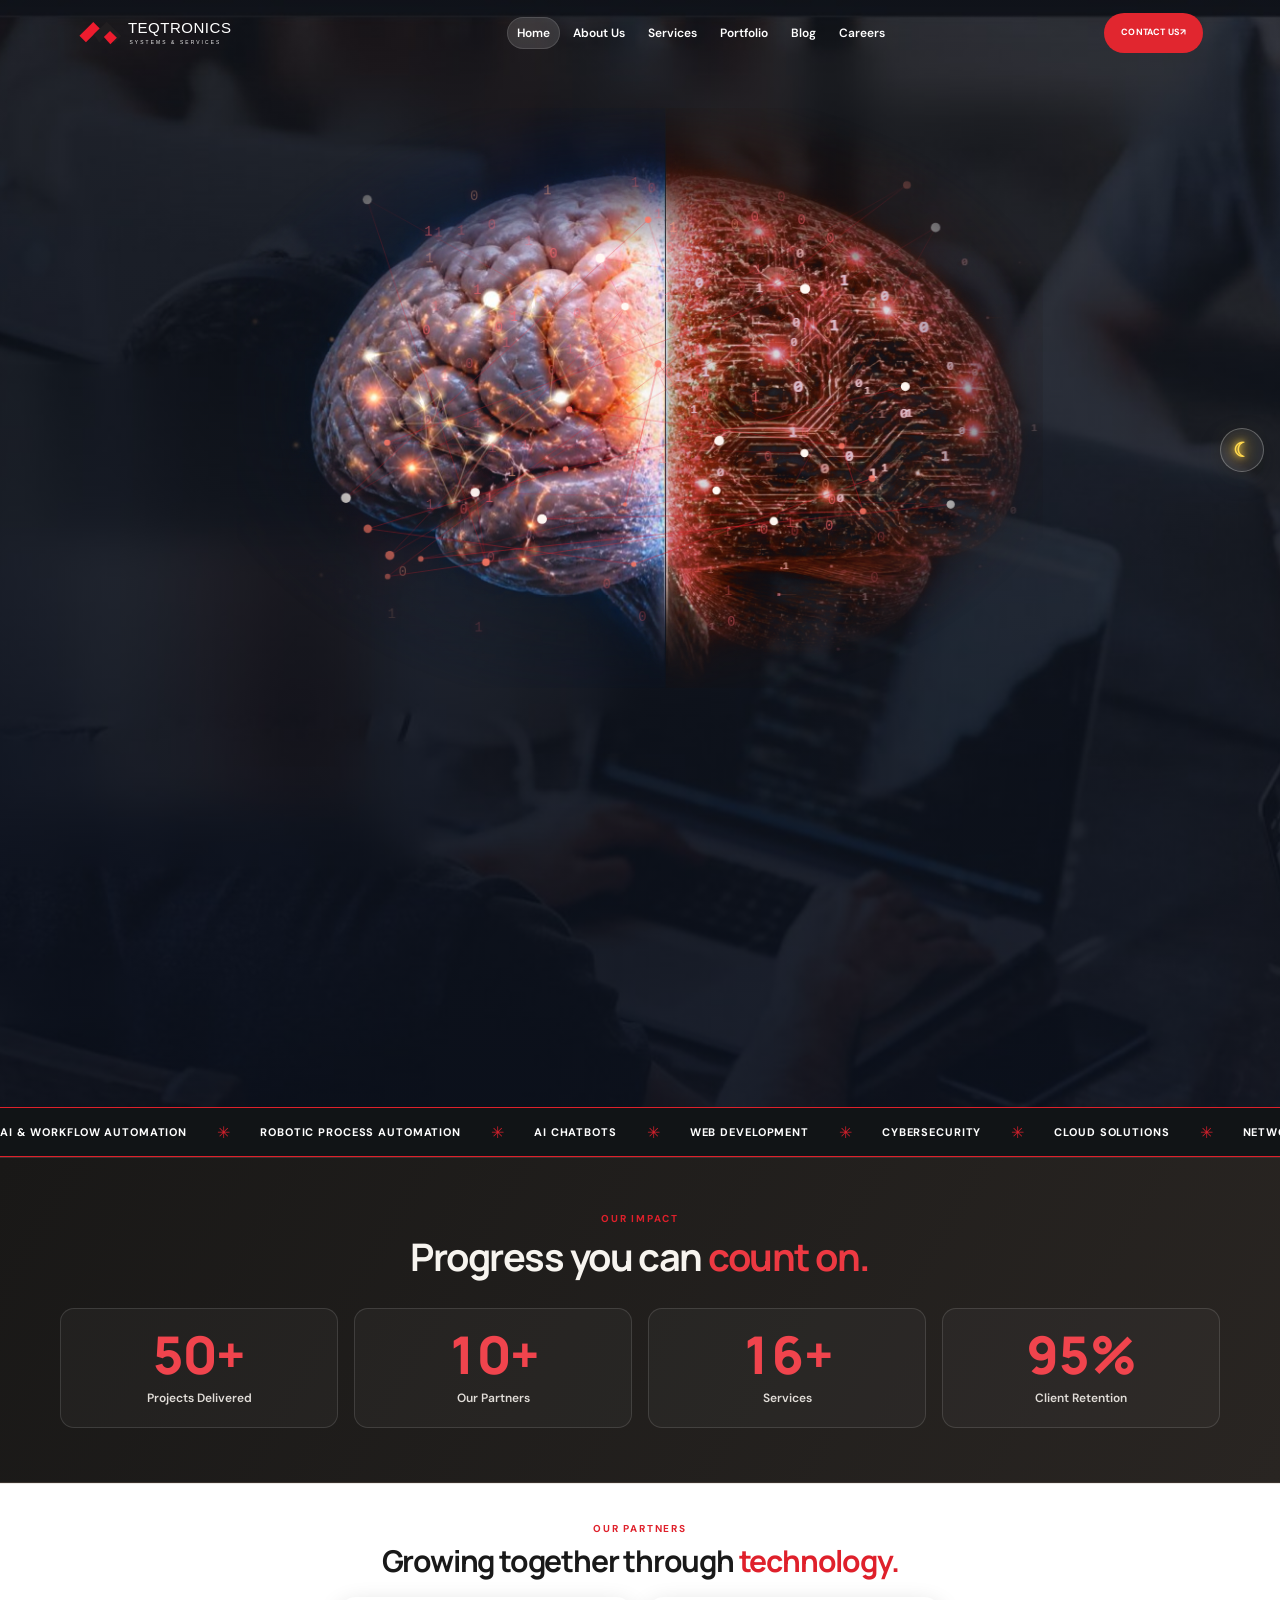
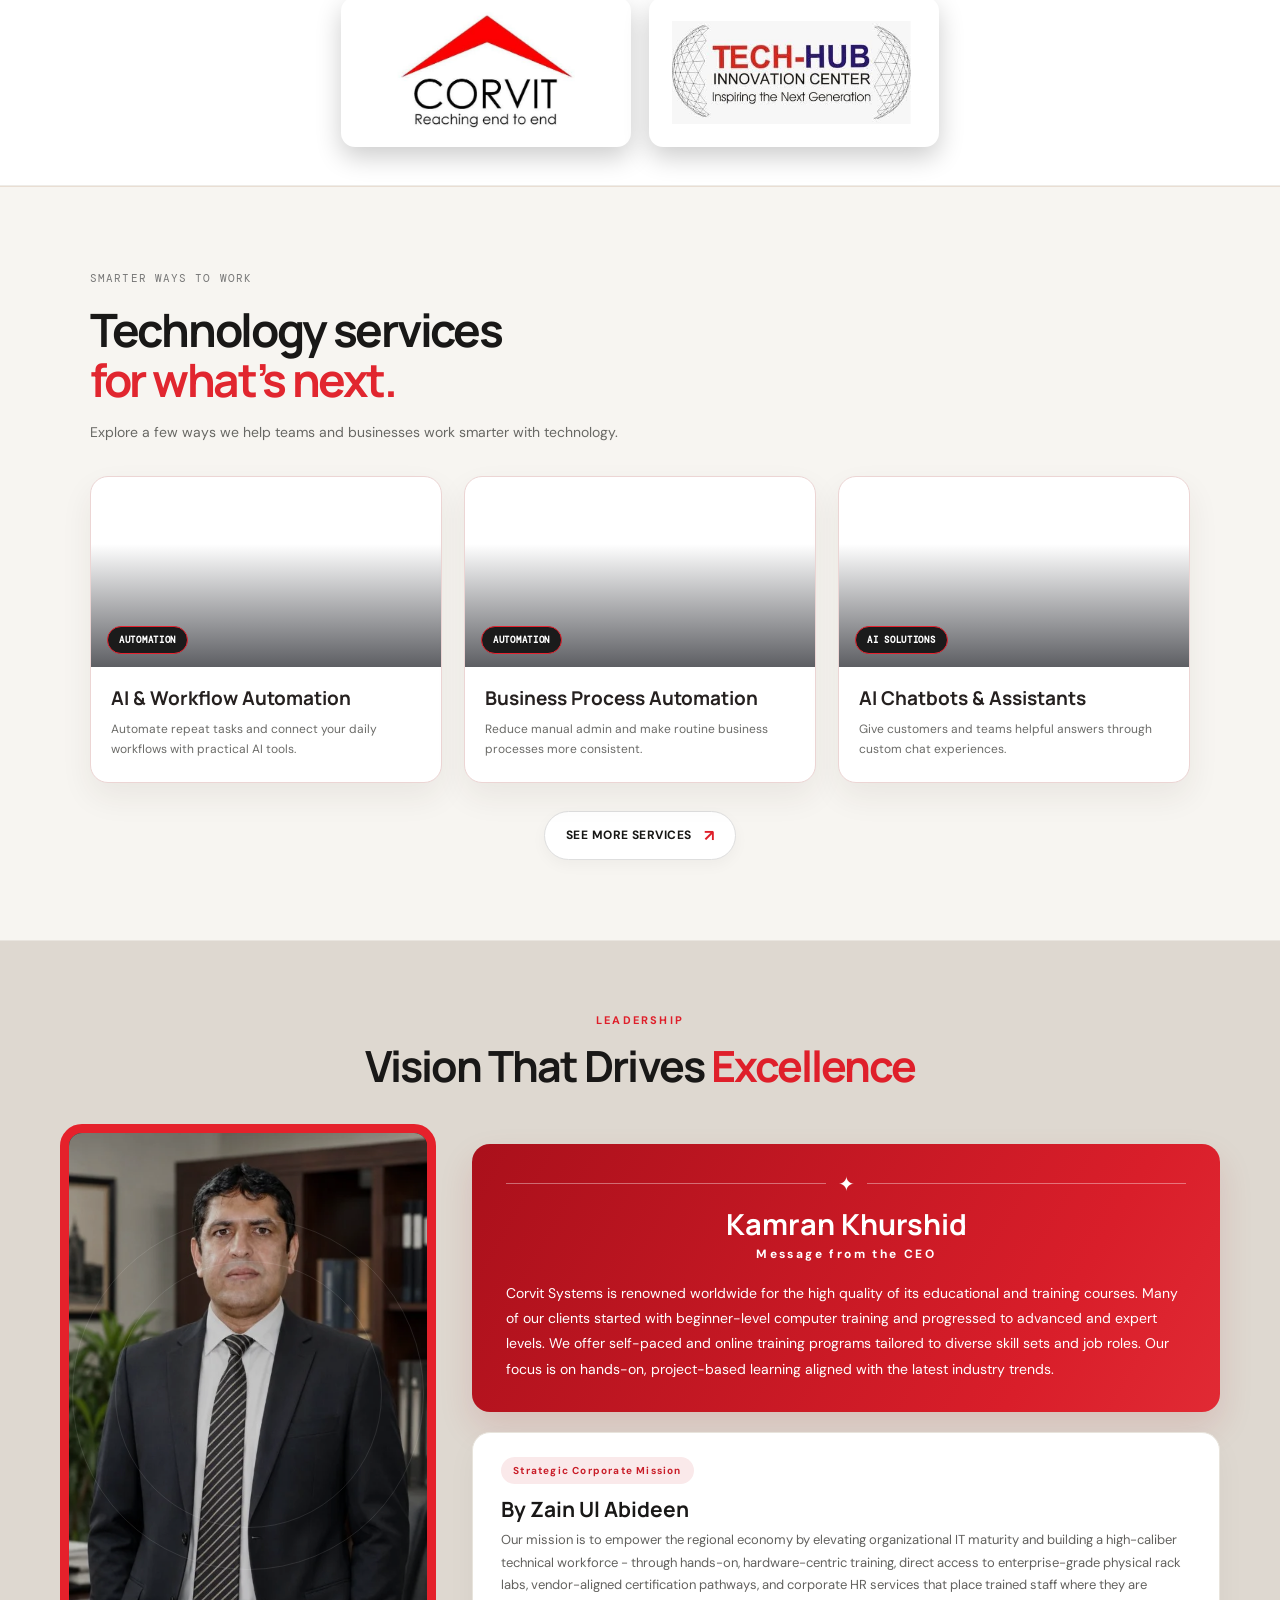
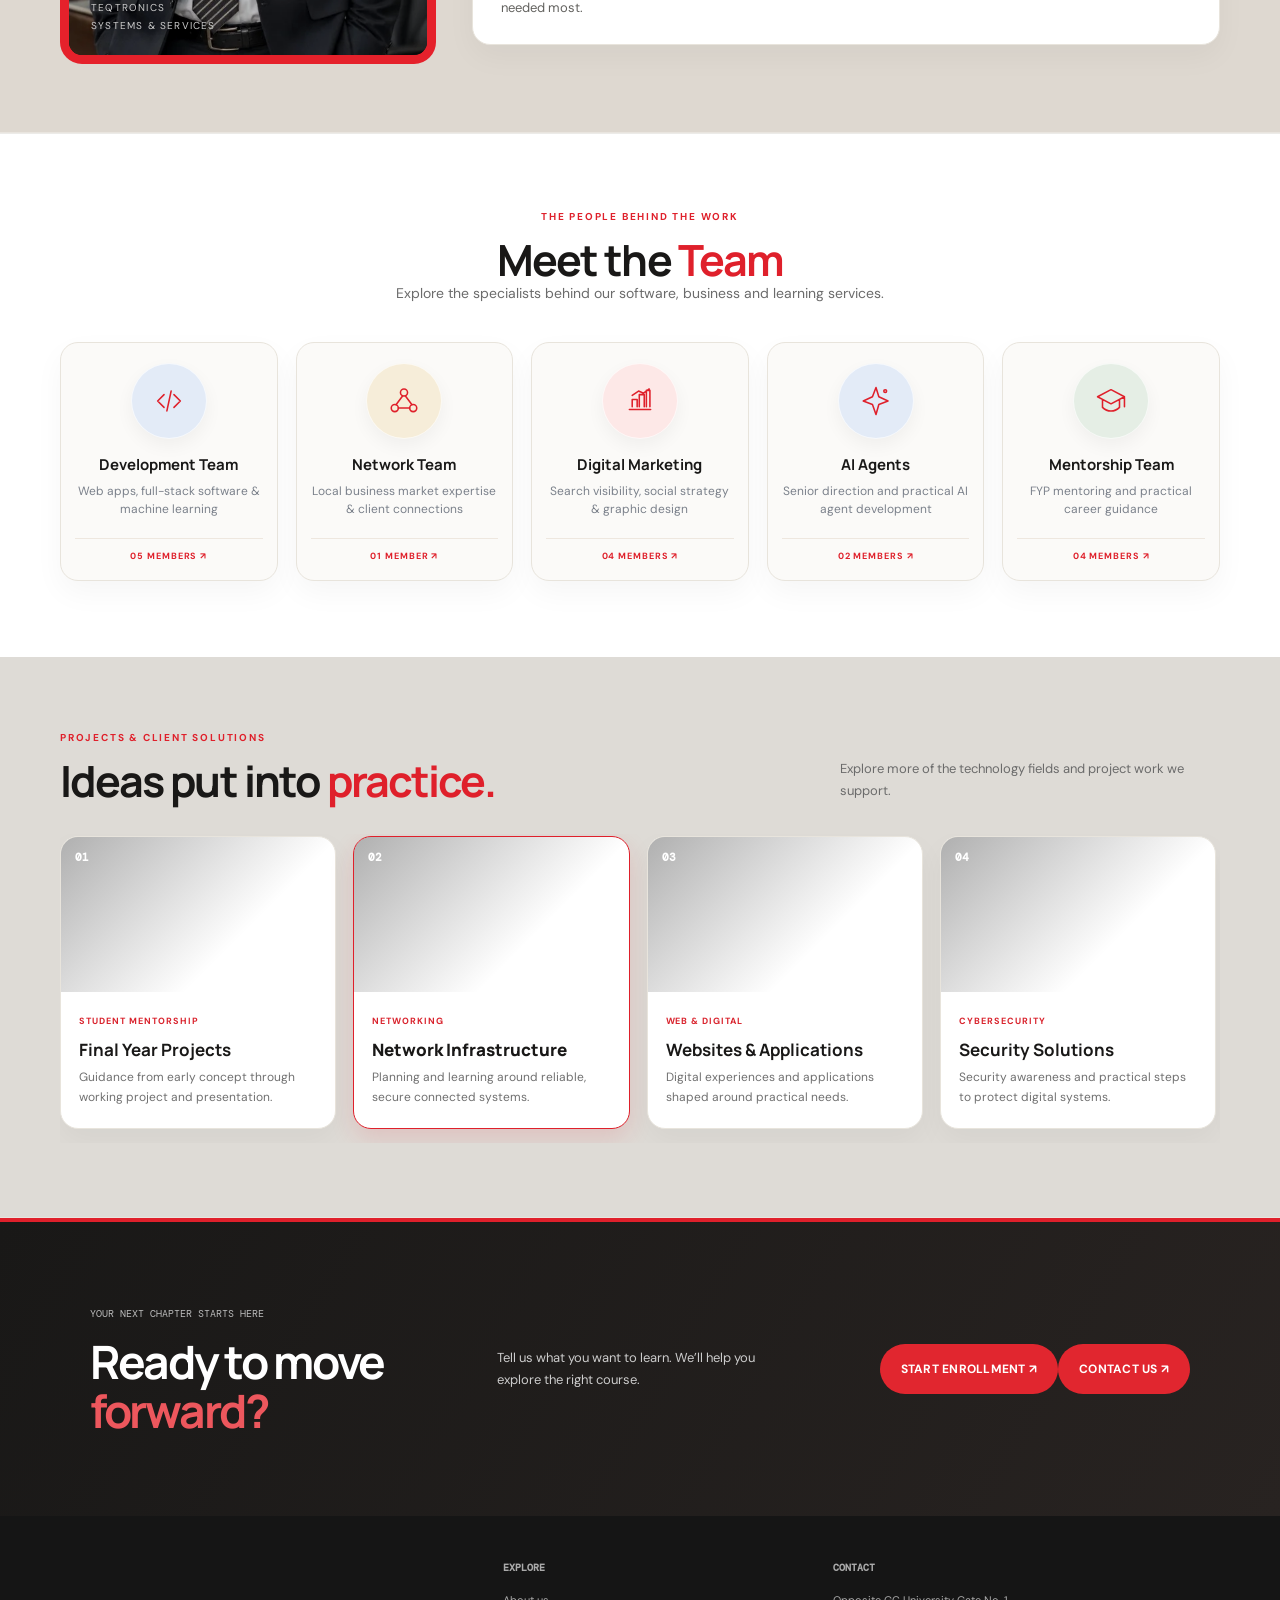
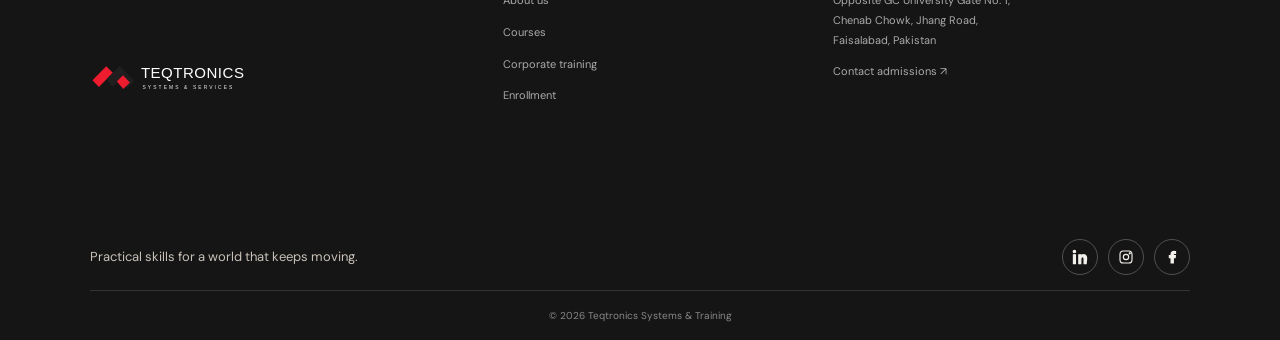
==== commit 7a21f4a2: "Update homepage and script" ====
--- a/public/index.html
+++ b/public/index.html
@@ -84,10 +84,10 @@
                     <h2 id="homeStatsTitle">Progress you can <em>count on.</em></h2>
                 </div>
                 <div class="homeStatsGrid">
-                    <article class="homeStat"><span class="homeStatNumber" data-stat="completedProjects">56</span><span class="homeStatLabel">Completed projects</span></article>
-                    <article class="homeStat"><span class="homeStatNumber" data-stat="totalProjects">67</span><span class="homeStatLabel">Total projects</span></article>
-                    <article class="homeStat"><span class="homeStatNumber" data-stat="currentProjects">39</span><span class="homeStatLabel">Current projects</span></article>
-                    <article class="homeStat"><span class="homeStatNumber" data-stat="fypClients">17</span><span class="homeStatLabel">FYP clients</span></article>
+                    <article class="homeStat"><span class="homeStatNumber" data-stat="projectsDelivered">50+</span><span class="homeStatLabel">Projects Delivered</span></article>
+                    <article class="homeStat"><span class="homeStatNumber" data-stat="ourPartners">10+</span><span class="homeStatLabel">Our Partners</span></article>
+                    <article class="homeStat"><span class="homeStatNumber" data-stat="services">16+</span><span class="homeStatLabel">Services</span></article>
+                    <article class="homeStat"><span class="homeStatNumber" data-stat="clientRetention">95%</span><span class="homeStatLabel">Client Retention</span></article>
                 </div>
             </div>
         </section>
--- a/public/home-sections.css
+++ b/public/home-sections.css
@@ -8,6 +8,11 @@
 .projectsGrid{display:flex;gap:17px;overflow-x:auto;overscroll-behavior-inline:contain;scroll-snap-type:x mandatory;scroll-behavior:auto;scrollbar-width:none;padding:2px 2px 14px}
 .projectsGrid::-webkit-scrollbar{display:none}
 .projectsGrid .projectCard{flex:0 0 calc((100% - 51px)/4);scroll-snap-align:start}
+.projectsGrid .projectCard.isSequenceSecond{border-color:#df202b;box-shadow:0 10px 24px #df202b22}
+.projectsGrid .projectCard.isSequenceSecond .projectInfo h3{font-weight:800}
+.projectsGrid .projectCard.isSequenceSecond:hover{transform:translateY(-5px) scale(1.025);box-shadow:0 15px 30px #df202b30}
+.home.dark-mode .projectsGrid .projectCard.isSequenceSecond,body.dark-mode .projectsGrid .projectCard.isSequenceSecond{border-color:#df202b!important;box-shadow:0 10px 24px #df202b44!important}
+.home.dark-mode .projectsGrid .projectCard.isSequenceSecond:hover,body.dark-mode .projectsGrid .projectCard.isSequenceSecond:hover{transform:translateY(-5px) scale(1.025);box-shadow:0 15px 30px #df202b66!important}
 .projectFive{background-image:url('https://images.unsplash.com/photo-1677442136019-21780ecad995?auto=format&fit=crop&w=700&q=80')}
 .projectSix{background-image:url('https://images.unsplash.com/photo-1544197150-b99a580bb7a8?auto=format&fit=crop&w=700&q=80')}
 .projectSeven{background-image:url('https://images.unsplash.com/photo-1556742049-0cfed4f6a45d?auto=format&fit=crop&w=700&q=80')}
